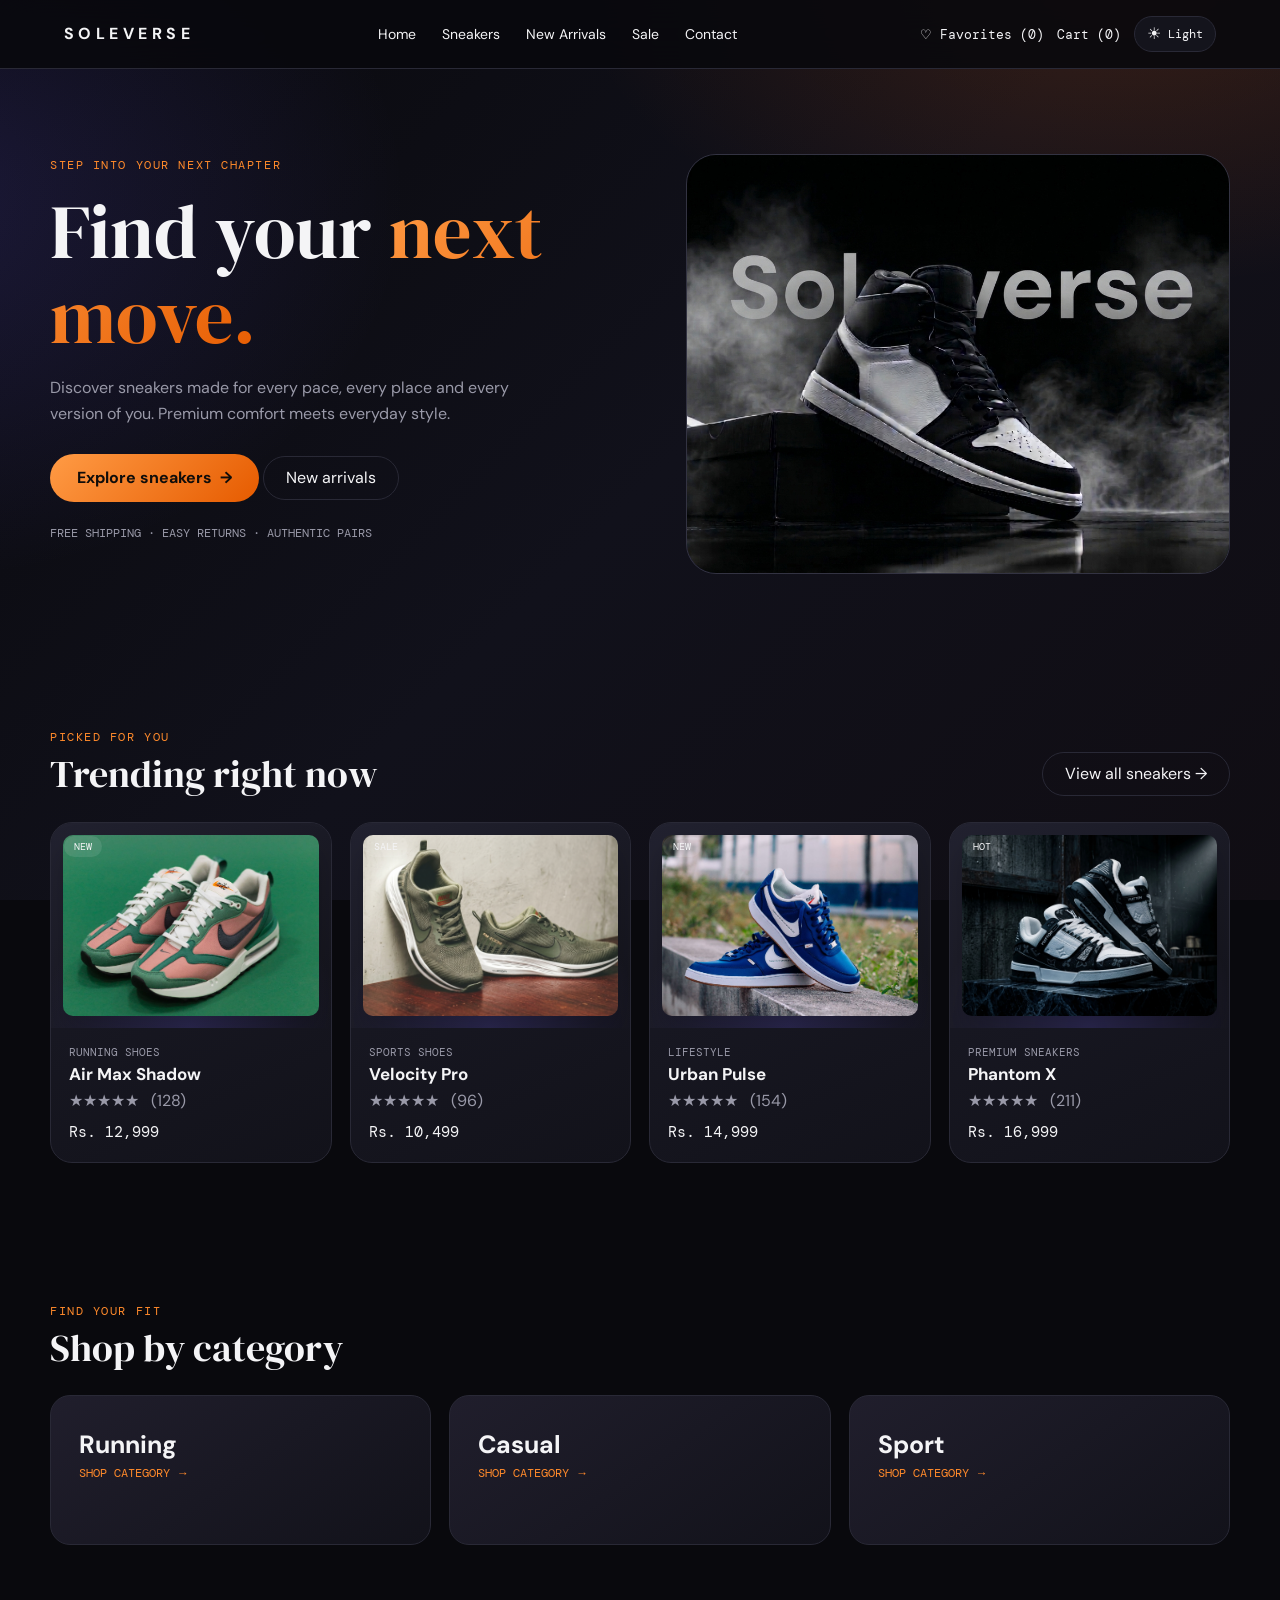
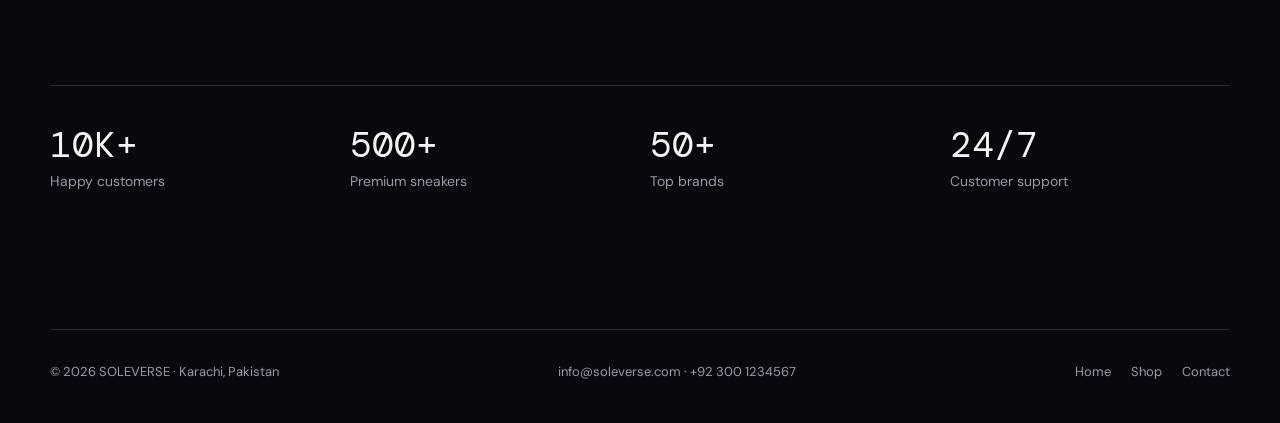
==== index.html @ de8906a9 "Soloverse | Mid Term Project" ====
<!doctype html>
<html lang="en">
  <head>
    <meta charset="UTF-8" />
    <meta name="viewport" content="width=device-width, initial-scale=1.0" />
    <title>Home | SOLEVERSE</title>
    <link rel="preconnect" href="https://fonts.googleapis.com" />
    <link rel="preconnect" href="https://fonts.gstatic.com" crossorigin />
    <link
      href="https://fonts.googleapis.com/css2?family=DM+Mono:wght@400;500&family=DM+Sans:wght@400;500;600;700&family=DM+Serif+Display&display=swap"
      rel="stylesheet"
    />
    <link rel="stylesheet" href="style.css" />
    <script>
      try {
        document.documentElement.dataset.theme =
          localStorage.getItem("soleverseTheme") || "dark";
      } catch (e) {
        document.documentElement.dataset.theme = "dark";
      }
    </script>
  </head>
  <body>
    <header class="navbar">
      <a class="logo" href="index.html">SOLEVERSE</a>
      <button class="menu-btn" onclick="toggleMenu()">☰</button>
      <nav class="nav-links" id="navLinks">
        <a href="index.html">Home</a>
        <a href="sneakers.html">Sneakers</a>
        <a href="sneakers.html?filter=new">New Arrivals</a>
        <a href="sneakers.html?filter=sale">Sale</a>
        <a href="contact.html">Contact</a>
        <a href="favorites.html" class="fav-link-nav"
          >♡ <span class="fav-text">Favorites</span> (<span class="fav-count"
            >0</span
          >)</a
        >
      </nav>
      <div class="nav-actions">
        <a href="favorites.html" class="fav-link-action"
          >♡ <span class="fav-text">Favorites</span> (<span class="fav-count"
            >0</span
          >)</a
        >
        <a href="checkout.html"> Cart (<span class="cart-count">0</span>) </a>
        <button
          class="theme-toggle"
          type="button"
          onclick="toggleTheme()"
          aria-label="Switch theme"
          title="Switch theme"
        >
          <span class="theme-toggle-icon">☀</span
          ><span class="theme-toggle-text">Light</span>
        </button>
      </div>
    </header>
    <main>
      <section class="hero container">
        <div>
          <div class="eyebrow">Step into your next chapter</div>
          <h1>
            Find your
            <span
              style="
                background: var(--grad);
                background-clip: text;
                color: transparent;
              "
              >next move.</span
            >
          </h1>
          <p>
            Discover sneakers made for every pace, every place and every version
            of you. Premium comfort meets everyday style.
          </p>
          <a class="btn" href="sneakers.html">Explore sneakers&nbsp; →</a>
          <a class="btn-outline" href="sneakers.html?filter=new"
            >New arrivals</a
          >
          <p class="mono muted" style="font-size: 12px; margin-top: 22px">
            FREE SHIPPING · EASY RETURNS · AUTHENTIC PAIRS
          </p>
        </div>
        <div class="hero-art">
          <img
            src="images/heroshoeimg2.jpg"
            alt="Premium Sneakers"
            class="shoe-art"
          />
        </div>
      </section>
      <section class="section container">
        <div class="section-head">
          <div>
            <div class="eyebrow">Picked for you</div>
            <h2>Trending right now</h2>
          </div>
          <a class="btn-outline" href="sneakers.html">View all sneakers →</a>
        </div>
        <div class="product-grid">
          <a class="card product-card" href="product.html?id=1"
            ><span class="tag">NEW</span>
            <div class="product-visual">
              <img
                class="product-photo"
                src="images/shoe-01.jpg"
                alt="Air Max Shadow sneaker"
                loading="lazy"
              />
            </div>
            <div class="product-info">
              <div class="muted mono" style="font-size: 11px">
                RUNNING SHOES
              </div>
              <h3>Air Max Shadow</h3>
              <div class="muted">★★★★★ &nbsp; (128)</div>
              <div class="price">Rs. 12,999</div>
            </div></a
          >
          <a class="card product-card" href="product.html?id=2"
            ><span class="tag">SALE</span>
            <div class="product-visual">
              <img
                class="product-photo"
                src="images/shoe2updated.jpg"
                alt="Velocity Pro sneaker"
                loading="lazy"
              />
            </div>
            <div class="product-info">
              <div class="muted mono" style="font-size: 11px">SPORTS SHOES</div>
              <h3>Velocity Pro</h3>
              <div class="muted">★★★★★ &nbsp; (96)</div>
              <div class="price">Rs. 10,499</div>
            </div></a
          >
          <a class="card product-card" href="product.html?id=3"
            ><span class="tag">NEW</span>
            <div class="product-visual">
              <img
                class="product-photo"
                src="images/pexels-rafael-quaty-37077235-13236693.jpg"
                alt="Urban Pulse sneaker"
                loading="lazy"
              />
            </div>
            <div class="product-info">
              <div class="muted mono" style="font-size: 11px">LIFESTYLE</div>
              <h3>Urban Pulse</h3>
              <div class="muted">★★★★★ &nbsp; (154)</div>
              <div class="price">Rs. 14,999</div>
            </div></a
          >
          <a class="card product-card" href="product.html?id=4"
            ><span class="tag">HOT</span>
            <div class="product-visual">
              <img
                class="product-photo"
                src="images/shoe4updated.jpg"
                alt="Phantom X sneaker"
                loading="lazy"
              />
            </div>
            <div class="product-info">
              <div class="muted mono" style="font-size: 11px">
                PREMIUM SNEAKERS
              </div>
              <h3>Phantom X</h3>
              <div class="muted">★★★★★ &nbsp; (211)</div>
              <div class="price">Rs. 16,999</div>
            </div></a
          >
        </div>
      </section>
      <section class="section container">
        <div class="section-head">
          <div>
            <div class="eyebrow">Find your fit</div>
            <h2>Shop by category</h2>
          </div>
        </div>
        <div class="category-grid">
          <a class="category" href="sneakers.html?type=Running">
            <h3>Running</h3>
            <span>SHOP CATEGORY →</span></a
          >
          <a class="category" href="sneakers.html?type=Casual">
            <h3>Casual</h3>
            <span>SHOP CATEGORY →</span></a
          >
          <a class="category" href="sneakers.html?type=Sport"
            ><h3>Sport</h3>
            <span>SHOP CATEGORY →</span></a
          >
        </div>
      </section>
      <section class="section container">
        <div class="stats">
          <div class="stat">
            <strong>10K+</strong><span>Happy customers</span>
          </div>
          <div class="stat">
            <strong>500+</strong><span>Premium sneakers</span>
          </div>
          <div class="stat"><strong>50+</strong><span>Top brands</span></div>
          <div class="stat">
            <strong>24/7</strong><span>Customer support</span>
          </div>
        </div>
      </section>
    </main>
    <footer class="footer container">
      <span>© 2026 SOLEVERSE · Karachi, Pakistan</span
      ><span>info@soleverse.com · +92 300 1234567</span>
      <div class="footer-links">
        <a href="index.html">Home</a><a href="sneakers.html">Shop</a
        ><a href="contact.html">Contact</a>
      </div>
    </footer>
    <script src="script.js"></script>
  </body>
</html>
---- style.css ----
@import url("https://fonts.googleapis.com/css2?family=DM+Mono:wght@400;500&family=DM+Sans:wght@400;500;600;700&family=DM+Serif+Display&display=swap");
:root {
  --bg: #09090d;
  --panel: #14141c;
  --panel2: #1b1b27;
  --line: #292936;
  --text: #f4f4f6;
  --muted: #9999a8;
  --orange: #ff8a2b;
  --purple: #7565ff;
  --grad: linear-gradient(135deg, #ff9b45, #e65b00);
  --purple-grad: linear-gradient(135deg, #7565ff, #3b82f6);
}
* {
  margin: 0;
  padding: 0;
  box-sizing: border-box;
}
html {
  scroll-behavior: smooth;
}
body {
  background:
    radial-gradient(
      900px 520px at 88% -4%,
      rgba(229, 91, 0, 0.15),
      transparent 62%
    ),
    radial-gradient(
      820px 620px at -8% 22%,
      rgba(109, 94, 252, 0.14),
      transparent 62%
    ),
    #09090d;
  color: var(--text);
  font:
    400 16px/1.6 "DM Sans",
    sans-serif;
  min-height: 100vh;
}

a {
  color: inherit;
  text-decoration: none;
}
button,
input,
select,
textarea {
  font: inherit;
  color: inherit;
}
button {
  cursor: pointer;
}
.container {
  width: min(1180px, calc(100% - 48px));
  margin: auto;
}
.mono {
  font-family: "DM Mono", monospace;
}
.muted {
  color: var(--muted);
}
.navbar {
  position: sticky;
  top: 0;
  z-index: 20;
  display: flex;
  align-items: center;
  justify-content: space-between;
  gap: 20px;
  padding: 16px 5%;
  background: rgba(9, 9, 13, 0.86);
  backdrop-filter: blur(18px);
  border-bottom: 1px solid var(--line);
}
.logo {
  font-size: 16px;
  font-weight: 700;
  letter-spacing: 0.28em;
  white-space: nowrap;
}
.nav-links {
  display: flex;
  align-items: center;
  gap: 26px;
  font-size: 14px;
}
.nav-links a:hover,
.nav-actions a:hover {
  color: var(--orange);
}
.nav-actions {
  display: flex;
  gap: 18px;
  align-items: center;
  font:
    13px "DM Mono",
    monospace;
  white-space: nowrap;
}
.menu-btn {
  display: none;
  background: none;
  border: 1px solid var(--line);
  padding: 7px 10px;
  border-radius: 8px;
}
.btn {
  display: inline-flex;
  align-items: center;
  justify-content: center;
  min-height: 48px;
  padding: 0 27px;
  border: 0;
  border-radius: 99px;
  background: var(--grad);
  color: #100d0a;
  font-weight: 700;
  transition: 0.25s;
}
.btn:hover {
  transform: translateY(-2px);
  filter: brightness(1.08);
}
.btn-outline {
  display: inline-flex;
  align-items: center;
  justify-content: center;
  min-height: 44px;
  padding: 0 22px;
  border: 1px solid var(--line);
  border-radius: 99px;
  background: transparent;
}
.btn-outline:hover {
  border-color: var(--orange);
  color: var(--orange);
}
.card {
  background: linear-gradient(155deg, #1b1b27, #12121a);
  border: 1px solid var(--line);
  border-radius: 22px;
  overflow: hidden;
}
.eyebrow {
  font:
    12px "DM Mono",
    monospace;
  letter-spacing: 0.13em;
  color: var(--orange);
  text-transform: uppercase;
}
h1,
h2,
h3 {
  line-height: 1.12;
}
h1,
h2 {
  font-family: "DM Serif Display", serif;
  font-weight: 400;
}
.section {
  padding: 70px 0;
}
.section-head {
  display: flex;
  justify-content: space-between;
  align-items: end;
  gap: 20px;
  margin-bottom: 26px;
}
.section-head h2 {
  font-size: 38px;
  margin-top: 8px;
}
.section-head p {
  max-width: 440px;
  color: var(--muted);
}
.hero {
  min-height: 590px;
  display: grid;
  grid-template-columns: 1.05fr 0.95fr;
  align-items: center;
  gap: 35px;
  padding: 70px 0;
}
.hero h1 {
  font-size: clamp(48px, 6vw, 76px);
  max-width: 650px;
  margin: 16px 0;
}
.hero p {
  color: var(--muted);
  max-width: 470px;
  margin-bottom: 28px;
}
.hero-art {
  height: 420px;
  border-radius: 30px;
  border: 1px solid #333342;
  background:
    radial-gradient(
      circle at 70% 20%,
      rgba(255, 138, 43, 0.25),
      transparent 45%
    ),
    radial-gradient(
      circle at 20% 90%,
      rgba(117, 101, 255, 0.22),
      transparent 48%
    ),
    linear-gradient(145deg, #242432, #111118);
  display: grid;
  place-items: center;
  position: relative;
  overflow: hidden;
}
.hero-art:before {
  content: "SOLEVERSE";
  position: absolute;
  font: 700 clamp(35px, 6vw, 75px) "DM Sans";
  letter-spacing: 0.15em;
  color: rgba(255, 255, 255, 0.045);
  transform: rotate(-18deg);
}
.shoe-art {
  width: 100%;
  height: 100%;
  object-fit: cover;
  display: block;
  margin: 0 auto;
  filter: drop-shadow(0 25px 30px rgba(0, 0, 0, 0.45));
}
.product-grid {
  display: grid;
  grid-template-columns: repeat(4, 1fr);
  gap: 18px;
}
.product-card {
  position: relative;
  transition: 0.25s;
}
.product-card:hover {
  transform: translateY(-5px);
  border-color: #565064;
}
.product-visual {
  height: 205px;
  display: grid;
  place-items: center;
  background:
    radial-gradient(
      circle at 50% 100%,
      rgba(117, 101, 255, 0.2),
      transparent 60%
    ),
    linear-gradient(145deg, #222230, #14141c);
  padding: 12px;
}
.product-visual .shoe-art {
  width: 100%;
}
.product-visual .product-photo {
  overflow: hidden;
}
.product-info {
  padding: 16px 18px 20px;
}
.product-info h3 {
  font-size: 17px;
  margin: 4px 0;
}
.product-info .price {
  font:
    15px "DM Mono",
    monospace;
  margin-top: 8px;
}
.tag {
  position: absolute;
  top: 13px;
  left: 13px;
  padding: 4px 10px;
  border-radius: 99px;
  background: #ffffff18;
  font:
    10px "DM Mono",
    monospace;
  z-index: 2;
}
.category-grid {
  display: grid;
  grid-template-columns: repeat(3, 1fr);
  gap: 18px;
}
.category {
  padding: 35px 28px;
  min-height: 150px;
  background: linear-gradient(145deg, #201e2c, #12121a);
  border: 1px solid var(--line);
  border-radius: 20px;
  transition: 0.25s;
}
.category:hover {
  border-color: var(--orange);
  transform: translateY(-4px);
}
.category h3 {
  font-size: 25px;
}
.category span {
  font: 12px "DM Mono";
  color: var(--orange);
}
.stats {
  display: grid;
  grid-template-columns: repeat(4, 1fr);
  gap: 20px;
  border-top: 1px solid var(--line);
  padding-top: 35px;
}
.stat strong {
  font: 36px "DM Mono";
  display: block;
}
.stat span {
  color: var(--muted);
  font-size: 14px;
}
.footer {
  margin-top: 65px;
  border-top: 1px solid var(--line);
  padding: 32px 0 40px;
  display: flex;
  justify-content: space-between;
  gap: 18px;
  flex-wrap: wrap;
  color: var(--muted);
  font-size: 13px;
}
.footer-links {
  display: flex;
  gap: 20px;
}
.footer a:hover {
  color: var(--orange);
}
.shop-top {
  padding: 48px 0 24px;
}
.shop-top h1 {
  font-size: 54px;
  margin: 10px 0;
}
.shop-top p {
  color: var(--muted);
  max-width: 550px;
}
.tabs,
.filter-row {
  display: flex;
  gap: 9px;
  flex-wrap: wrap;
  margin: 22px 0;
}
.pill {
  padding: 9px 17px;
  border: 1px solid var(--line);
  border-radius: 99px;
  background: #14141c;
  font-size: 13px;
}
.pill.active,
.pill:hover {
  border-color: var(--orange);
  background: #e65b001c;
  color: #ffad70;
}
.filters {
  padding: 20px;
  display: grid;
  grid-template-columns: 1.5fr 1fr 1fr 1fr;
  gap: 15px;
  margin: 20px 0 28px;
}
.field label {
  display: block;
  font-size: 12px;
  color: var(--muted);
  margin-bottom: 7px;
}
.field input,
.field select,
.field textarea {
  width: 100%;
  min-height: 44px;
  border: 1px solid var(--line);
  border-radius: 12px;
  background: #101017;
  padding: 9px 12px;
  outline: none;
}
.field input:focus,
.field select:focus,
.field textarea:focus {
  border-color: var(--orange);
}
.shop-grid {
  display: grid;
  grid-template-columns: repeat(3, 1fr);
  gap: 20px;
}
.shop-grid .product-visual {
  height: 220px;
}
.heart {
  position: absolute;
  right: 12px;
  top: 10px;
  background: #09090d99;
  border: 1px solid var(--line);
  border-radius: 50%;
  width: 38px;
  height: 38px;
  font-size: 19px;
  z-index: 3;
}
.detail {
  display: grid;
  grid-template-columns: 1.1fr 0.9fr;
  gap: 45px;
  padding-top: 45px;
  align-items: start;
}
.detail-image {
  height: 500px;
  display: grid;
  place-items: center;
  padding: 20px;
  background:
    radial-gradient(circle at 70% 15%, #ff8a2b30, transparent 55%),
    linear-gradient(135deg, #252532, #14141c);
}

/* ===== PRODUCT THUMBNAILS FIX ===== */

.thumbs {
  display: flex;
  align-items: center;
  gap: 12px;
  margin-top: 12px;
  flex-wrap: wrap;
}

.thumbs .thumb {
  width: 90px;
  height: 80px;
  min-width: 90px;
  padding: 4px;
  margin: 0;
  border: 1px solid var(--line);
  border-radius: 13px;
  background: var(--thumb-bg);
  display: flex;
  align-items: center;
  justify-content: center;
  overflow: hidden;
  flex-shrink: 0;
  cursor: pointer;
  transition: 0.25s ease;
}

.thumbs .thumb img {
  display: block;
  width: 100%;
  height: 100%;
  max-width: 100%;
  max-height: 100%;
  object-fit: cover;
  object-position: center;
  border-radius: 8px;
}

.thumbs .thumb:hover {
  border-color: var(--orange);
  transform: translateY(-3px);
}

.thumbs .thumb:focus-visible {
  outline: 2px solid var(--orange);
  outline-offset: 3px;
}

.detail h1 {
  font-size: 36px;
  margin: 12px 0;
}
.detail-price {
  font: 30px "DM Mono";
  margin: 17px 0;
}
.sizes {
  display: flex;
  gap: 8px;
  flex-wrap: wrap;
  margin: 10px 0 24px;
}
.size-btn {
  min-width: 52px;
  height: 44px;
  border: 1px solid var(--line);
  border-radius: 12px;
  background: var(--panel);
}
.size-btn.active {
  border: 2px solid var(--orange);
}
.color-dots {
  display: flex;
  gap: 12px;
  margin: 10px 0 24px;
}
.color-dot {
  width: 30px;
  height: 30px;
  border-radius: 50%;
  border: 2px solid #777;
}
.qty {
  display: inline-flex;
  align-items: center;
  border: 1px solid var(--line);
  border-radius: 12px;
  background: var(--panel);
  margin: 8px 0 20px;
}
.qty button {
  width: 42px;
  height: 42px;
  background: none;
  border: 0;
  font-size: 20px;
}
.qty span {
  width: 35px;
  text-align: center;
  font-family: "DM Mono";
}
.form-layout {
  display: grid;
  grid-template-columns: 1fr 1fr;
  gap: 45px;
  padding: 65px 0;
}
.form-card {
  padding: 30px;
  display: grid;
  gap: 16px;
}
.form-card h2 {
  font-size: 28px;
}
.form-card .btn {
  width: 100%;
}
.order-summary {
  padding: 25px;
  height: max-content;
}
.summary-row {
  display: flex;
  justify-content: space-between;
  gap: 15px;
  padding: 12px 0;
  border-bottom: 1px solid var(--line);
  font: 13px "DM Mono";
}
.contact-layout {
  display: grid;
  grid-template-columns: 1fr 1fr;
  gap: 55px;
  padding: 75px 0;
}
.contact-layout h1 {
  font-size: 58px;
  margin: 14px 0;
}
.contact-details {
  font: 14px/2 "DM Mono";
  margin-top: 30px;
}
.empty {
  text-align: center;
  padding: 60px 20px;
  color: var(--muted);
}
@media (max-width: 917px) {
  .fav-text {
    display: none;
  }
  .theme-toggle-text {
    display: none;
  }
}
@media (max-width: 900px) {
  .product-grid {
    grid-template-columns: repeat(2, 1fr);
  }
  .filters {
    grid-template-columns: repeat(2, 1fr);
  }
  .shop-grid {
    grid-template-columns: repeat(2, 1fr);
  }
  .hero {
    grid-template-columns: 1fr;
  }
  .hero-art {
    height: 350px;
  }
  .detail {
    grid-template-columns: 1fr;
  }
  .detail-image {
    height: 400px;
  }
}
@media (max-width: 800px) {
  .navbar {
    padding: 14px 16px;
  }
  .menu-btn {
    display: block;
  }

  /* Was display: none. Now always flex, hidden with visibility instead. */
  .nav-links {
    display: flex;
    position: absolute;
    top: 62px;
    left: 0;
    right: 0;
    background: #101017;
    padding: 20px;
    flex-direction: column;
    align-items: flex-start;
    border-bottom: 1px solid var(--line);

    /* closed state */
    visibility: hidden;
    opacity: 0;
    pointer-events: none;
    transform: translateY(-8px);
    transition:
      opacity 0.3s ease,
      transform 0.3s ease,
      visibility 0s linear 0.3s;
  }

  /* Was display: flex. Now just the open state. */
  .nav-links.show {
    visibility: visible;
    opacity: 1;
    pointer-events: auto;
    transform: none;
    transition-delay: 0s;
  }

  /* Links start lowered and invisible... */
  .nav-links a {
    opacity: 0;
    transform: translateY(14px);
    transition:
      opacity 0.35s ease,
      transform 0.35s cubic-bezier(0.22, 0.8, 0.24, 1),
      color 0.2s ease;
  }

  /* ...and rise into place one after another when the menu opens */
  .nav-links.show a {
    opacity: 1;
    transform: none;
    transition-delay: calc(80ms + var(--i, 0) * 70ms);
  }
  .nav-links a:nth-child(1) {
    --i: 0;
  }
  .nav-links a:nth-child(2) {
    --i: 1;
  }
  .nav-links a:nth-child(3) {
    --i: 2;
  }
  .nav-links a:nth-child(4) {
    --i: 3;
  }
  .nav-links a:nth-child(5) {
    --i: 4;
  }
  .nav-links a:nth-child(6) {
    --i: 5;
  }

  .fav-text {
    display: inline;
  }
}
@media (max-width: 650px) {
  .container {
    width: calc(100% - 32px);
  }

  .nav-actions {
    gap: 10px;
  }
  .hero {
    padding: 48px 0;
    min-height: auto;
  }
  .hero-art {
    height: 270px;
  }
  .section {
    padding: 48px 0;
  }
  .section-head {
    align-items: flex-start;
    flex-direction: column;
  }
  .section-head h2 {
    font-size: 32px;
  }
  .product-grid,
  .shop-grid {
    grid-template-columns: 1fr 1fr;
    gap: 12px;
  }
  .product-visual,
  .shop-grid .product-visual {
    height: 150px;
    padding: 12px;
  }
  .product-info {
    padding: 12px;
  }
  .category-grid {
    grid-template-columns: 1fr;
  }
  .stats {
    grid-template-columns: 1fr 1fr;
  }
  .filters {
    grid-template-columns: 1fr;
  }
  .contact-layout,
  .form-layout {
    grid-template-columns: 1fr;
    padding: 45px 0;
    gap: 25px;
  }
  .contact-layout h1 {
    font-size: 44px;
  }
  .detail-image {
    height: 300px;
  }
  .shop-top h1 {
    font-size: 42px;
  }
  .footer {
    margin-top: 40px;
  }
  .footer-links {
    flex-wrap: wrap;
  }
  .fav-text {
    display: inline;
  }
  .theme-toggle-text {
    display: inline;
  }
}
.fav-link-nav {
  display: none;
}
@media (max-width: 530px) {
  .fav-link-action {
    display: none;
  }
  .fav-link-nav {
    display: inline;
  }
}
/* ===== SOLEVERSE THEME, PRODUCT IMAGES & HOVER UPDATES ===== */
:root {
  --page-gradient:
    radial-gradient(
      900px 520px at 88% -4%,
      rgba(229, 91, 0, 0.19),
      transparent 62%
    ),
    radial-gradient(
      820px 620px at -8% 22%,
      rgba(109, 94, 252, 0.18),
      transparent 62%
    ),
    linear-gradient(135deg, #09090d 0%, #11111b 52%, #100d13 100%);
  --nav-bg: rgba(9, 9, 13, 0.88);
  --card-bg: linear-gradient(155deg, #1b1b27, #12121a);
  --card-hover-bg:
    linear-gradient(135deg, rgba(255, 138, 43, 0.2), rgba(117, 101, 255, 0.2)),
    #191923;
  --card-hover-border: #ff8a2b;
  --visual-bg:
    radial-gradient(
      circle at 50% 100%,
      rgba(117, 101, 255, 0.22),
      transparent 60%
    ),
    linear-gradient(145deg, #222230, #14141c);
  --hero-bg:
    radial-gradient(
      circle at 70% 20%,
      rgba(255, 138, 43, 0.25),
      transparent 45%
    ),
    radial-gradient(
      circle at 20% 90%,
      rgba(117, 101, 255, 0.22),
      transparent 48%
    ),
    linear-gradient(145deg, #242432, #111118);
  --category-bg: linear-gradient(145deg, #201e2c, #12121a);
  --input-bg: #101017;
  --pill-bg: #14141c;
  --detail-bg:
    radial-gradient(circle at 70% 15%, #ff8a2b30, transparent 55%),
    linear-gradient(135deg, #252532, #14141c);
  --thumb-bg: #1b1b27;
  --heart-bg: rgba(9, 9, 13, 0.72);
  --hover-shadow:
    0 16px 35px rgba(0, 0, 0, 0.24), 0 0 0 1px rgba(255, 138, 43, 0.08);
}
:root[data-theme="light"] {
  --bg: #f4f5fb;
  --panel: #ffffff;
  --panel2: #edf0f8;
  --line: #dfe2ed;
  --text: #191a2a;
  --muted: #64697a;
  --page-gradient:
    radial-gradient(
      900px 520px at 88% -4%,
      rgba(255, 138, 43, 0.2),
      transparent 62%
    ),
    radial-gradient(
      820px 620px at -8% 22%,
      rgba(109, 94, 252, 0.17),
      transparent 62%
    ),
    linear-gradient(135deg, #f8f9ff 0%, #eef0ff 54%, #fff3e9 100%);
  --nav-bg: rgba(248, 249, 255, 0.88);
  --card-bg: linear-gradient(155deg, #ffffff, #f3f4fc);
  --card-hover-bg: linear-gradient(135deg, #fff0e4, #eeedff);
  --card-hover-border: #e8752b;
  --visual-bg:
    radial-gradient(
      circle at 50% 100%,
      rgba(117, 101, 255, 0.13),
      transparent 60%
    ),
    linear-gradient(145deg, #f0effb, #ffffff);
  --hero-bg:
    radial-gradient(
      circle at 70% 20%,
      rgba(255, 138, 43, 0.19),
      transparent 45%
    ),
    radial-gradient(
      circle at 20% 90%,
      rgba(117, 101, 255, 0.16),
      transparent 48%
    ),
    linear-gradient(145deg, #ffffff, #e9eafd);
  --category-bg: linear-gradient(145deg, #ffffff, #eff0fa);
  --input-bg: #ffffff;
  --pill-bg: rgba(255, 255, 255, 0.82);
  --detail-bg:
    radial-gradient(
      circle at 70% 15%,
      rgba(255, 138, 43, 0.14),
      transparent 55%
    ),
    linear-gradient(135deg, #ffffff, #eceefa);
  --thumb-bg: #ffffff;
  --heart-bg: rgba(255, 255, 255, 0.88);
  --hover-shadow:
    0 16px 35px rgba(58, 54, 105, 0.12), 0 0 0 1px rgba(232, 117, 43, 0.08);
}
body {
  background: var(--bg);
  color: var(--text);
}
body::before {
  content: "";
  position: fixed;
  inset: 0;
  z-index: -1;
  background: var(--page-gradient);
  pointer-events: none;
}
.navbar {
  background: var(--nav-bg);
}
.nav-actions {
  gap: 13px;
}
.theme-toggle {
  display: inline-flex;
  align-items: center;
  justify-content: center;
  gap: 7px;
  min-height: 36px;
  padding: 0 12px;
  border: 1px solid var(--line);
  border-radius: 99px;
  background: var(--panel);
  color: var(--text);
  font:
    12px "DM Mono",
    monospace;
  transition: 0.22s ease;
}
.theme-toggle:hover {
  border-color: var(--orange);
  color: var(--orange);
  transform: translateY(-1px);
}
.theme-toggle-icon {
  font-size: 16px;
  line-height: 1;
}
.card {
  background: var(--card-bg);
  transition:
    background 0.28s ease,
    border-color 0.28s ease,
    box-shadow 0.28s ease,
    transform 0.28s ease;
}
.card:hover {
  background: var(--card-hover-bg);
  border-color: var(--card-hover-border);
  box-shadow: var(--hover-shadow);
}
.product-card:hover {
  transform: translateY(-6px);
}
.product-card .product-visual {
  background: var(--visual-bg);
}
.product-photo {
  display: block;
  width: 100%;
  height: 100%;
  max-width: 100%;
  object-fit: cover;
  object-position: center;
  position: relative;
  z-index: 1;
  filter: drop-shadow(0 16px 13px rgba(0, 0, 0, 0.2));
  transition: transform 0.3s ease;
  border-radius: 10px;
}
/*.product-card:hover .product-photo {
  transform: scale(1.055) rotate(-2deg);
}*/
.product-card .product-visual {
  overflow: hidden;
}
.product-card-action {
  padding: 0 16px 16px;
}
.product-card-action .btn {
  width: 100%;
  min-height: 40px;
}
.hero-art {
  background: var(--hero-bg);
}
.category {
  background: var(--category-bg);
}
.category:hover {
  background: var(--card-hover-bg);
}
.pill {
  background: var(--pill-bg);
}
.field input,
.field select,
.field textarea {
  background: var(--input-bg);
  color: var(--text);
}
.detail-image {
  background: var(--detail-bg);
}
.detail-photo {
  width: 100%;
  height: 100%;
  overflow: hidden;
}
.thumb {
  background: var(--thumb-bg);
}
.size-btn,
.qty {
  background: var(--panel);
}
.heart {
  background: var(--heart-bg);
  color: var(--text);
}
.menu-btn {
  color: var(--text);
}
:root[data-theme="light"] .hero-art:before {
  color: rgba(25, 26, 42, 0.055);
}
:root[data-theme="light"] .tag {
  background: rgba(25, 26, 42, 0.08);
  color: #292a3a;
}
:root[data-theme="light"] .nav-links {
  color: var(--text);
}
:root[data-theme="light"] .nav-links a:hover,
:root[data-theme="light"] .nav-actions a:hover,
:root[data-theme="light"] .footer a:hover {
  color: #d85f16;
}
:root[data-theme="light"] .detail-image .product-photo {
  filter: drop-shadow(0 16px 13px rgba(35, 35, 55, 0.16));
}
@media (max-width: 650px) {
  .nav-actions {
    gap: 8px;
  }
  .theme-toggle {
    min-height: 34px;
    padding: 0 9px;
    font-size: 11px;
  }
  .nav-links {
    background: var(--nav-bg);
  }
  .product-card-action {
    padding: 0 10px 12px;
  }
}

.thumb {
  overflow: hidden;
  padding: 7px;
  display: grid;
  place-items: center;
}
.thumb img {
  width: 100%;
  height: 100%;
  object-fit: cover;
}

.product-card {
  animation: slide-up 0.4s ease-out backwards;
}

@media (prefers-reduced-motion: reduce) {
  .product-card {
    animation: none;
  }
}

/* Toast Notification */

.soleverse-toast {
  position: fixed;
  top: 25px;
  right: 25px;
  z-index: 9999;

  background: #151515;
  color: #ffffff;

  padding: 15px 24px;
  border: 1px solid #d4a017;
  border-radius: 10px;

  font-size: 14px;
  font-weight: 500;

  opacity: 0;
  visibility: hidden;
  transform: translateY(-15px);

  transition: all 0.3s ease;
}

.soleverse-toast.show {
  opacity: 1;
  visibility: visible;
  transform: translateY(0);
}

.soleverse-toast.error {
  border-color: #ef4444;
}

/* ===== PRODUCT CARDS LAYOUT FIX ===== */

/* Main product grid */
.shop-grid {
  display: grid;
  grid-template-columns: repeat(3, minmax(0, 1fr));
  gap: 24px;
  align-items: stretch;
}

/* Product card */
.shop-grid .product-card {
  display: flex;
  flex-direction: column;
  position: relative;
  min-width: 0;
  height: 100%;
  overflow: hidden;
}

/* Product image area */
.shop-grid .product-visual {
  width: 100%;
  height: 240px;
  min-height: 240px;
  flex: 0 0 240px;
  padding: 12px;
  display: flex;
  align-items: center;
  justify-content: center;
  overflow: hidden;
  position: relative;
}

/* Product image */
.shop-grid .product-visual img,
.shop-grid .product-visual .product-photo {
  display: block;
  width: 100%;
  height: 100%;
  max-width: 100%;
  max-height: 100%;
  object-fit: cover;
  object-position: center;
}

/* Product information */
.shop-grid .product-info {
  display: flex;
  flex-direction: column;
  flex: 1;
  padding: 16px 18px;
  position: relative;
  min-height: 125px;
}

.shop-grid .product-info h3 {
  margin: 5px 0;
  line-height: 1.4;
}

.shop-grid .product-info .price {
  margin-top: auto;
  padding-top: 10px;
}

/* Add to cart button */
.shop-grid .product-card-action {
  position: relative;
  padding: 0 18px 18px;
  margin-top: auto;
}

.shop-grid .product-card-action .btn {
  width: 100%;
  min-height: 48px;
}

/* Mobile responsive */
@media (max-width: 900px) {
  .shop-grid {
    grid-template-columns: repeat(2, minmax(0, 1fr));
  }
}

@media (max-width: 650px) {
  .shop-grid {
    grid-template-columns: repeat(2, minmax(0, 1fr));
    gap: 12px;
  }

  .shop-grid .product-visual {
    height: 160px;
    min-height: 160px;
    flex-basis: 160px;
    padding: 12px;
  }

  .shop-grid .product-info {
    padding: 12px;
    min-height: 115px;
  }

  .shop-grid .product-card-action {
    padding: 0 12px 12px;
  }

  .shop-grid .product-card-action .btn {
    min-height: 40px;
    padding: 0 10px;
    font-size: 13px;
  }
}

/* ===== REMOVE BUTTON (CHECKOUT) ===== */
.summary-right {
  display: flex;
  align-items: center;
  gap: 12px;
}

.remove-btn {
  width: 26px;
  height: 26px;
  border: 1px solid var(--line);
  border-radius: 50%;
  background: transparent;
  color: var(--muted);
  font-size: 12px;
  line-height: 1;
  transition: 0.2s ease;
}

.remove-btn:hover {
  border-color: #ef4444;
  color: #ef4444;
  transform: scale(1.1);
}

/* ===== THANK YOU POPUP ===== */
.thankyou-overlay {
  position: fixed;
  inset: 0;
  z-index: 10000;
  display: grid;
  place-items: center;
  padding: 20px;
  background: rgba(0, 0, 0, 0.65);
  backdrop-filter: blur(6px);
  opacity: 0;
  visibility: hidden;
  transition: 0.3s ease;
}

.thankyou-overlay.show {
  opacity: 1;
  visibility: visible;
}

.thankyou-box {
  width: min(420px, 100%);
  padding: 40px 30px;
  text-align: center;
  background: var(--panel);
  border: 1px solid var(--orange);
  border-radius: 22px;
  transform: translateY(20px) scale(0.96);
  transition: 0.3s ease;
}

.thankyou-overlay.show .thankyou-box {
  transform: translateY(0) scale(1);
}

.thankyou-icon {
  width: 64px;
  height: 64px;
  margin: 0 auto 18px;
  display: grid;
  place-items: center;
  border-radius: 50%;
  background: var(--grad);
  color: #100d0a;
  font-size: 32px;
  font-weight: 700;
}

.thankyou-box h2 {
  font-size: 28px;
  margin-bottom: 8px;
}

.thankyou-box p {
  margin-bottom: 24px;
}

@media (prefers-reduced-motion: reduce) {
  .nav-links,
  .nav-links a {
    transition-duration: 1ms !important;
    transition-delay: 0s !important;
  }
}
.field select {
  appearance: none;
  -webkit-appearance: none;
  padding-right: 2.75rem;
  background-image: url("data:image/svg+xml,%3Csvg xmlns='http://www.w3.org/2000/svg' width='16' height='16' viewBox='0 0 24 24' fill='none' stroke='%239999a8' stroke-width='2' stroke-linecap='round' stroke-linejoin='round'%3E%3Cpolyline points='6 9 12 15 18 9'/%3E%3C/svg%3E");
  background-repeat: no-repeat;
  background-position: right 1rem center;
  background-size: 1rem;
}

:root[data-theme="light"] .field select {
  background-image: url("data:image/svg+xml,%3Csvg xmlns='http://www.w3.org/2000/svg' width='16' height='16' viewBox='0 0 24 24' fill='none' stroke='%23666666' stroke-width='2' stroke-linecap='round' stroke-linejoin='round'%3E%3Cpolyline points='6 9 12 15 18 9'/%3E%3C/svg%3E");
}

.detail.is-loading {
  visibility: hidden;
}

/* Reserve the thumbnail row so a missing thumbnail can't pull the page up */
.thumbs {
  min-height: 80px;
}

@keyframes detail-rise {
  from {
    opacity: 0;
    transform: translateY(18px);
  }
  to {
    opacity: 1;
    transform: none;
  }
}

@keyframes detail-image-in {
  from {
    opacity: 0;
    transform: scale(0.97);
  }
  to {
    opacity: 1;
    transform: none;
  }
}

/* "backwards" (not "both") so your hover transforms still work afterwards */
.detail:not(.is-loading) .detail-image {
  animation: detail-image-in 0.6s cubic-bezier(0.22, 0.8, 0.24, 1) backwards;
}

.detail:not(.is-loading) .thumbs {
  animation: detail-rise 0.5s cubic-bezier(0.22, 0.8, 0.24, 1) 0.3s backwards;
}

/* Info column: every direct child rises in turn (--i is set by the JS) */
.detail:not(.is-loading) > div:last-child > * {
  animation: detail-rise 0.5s cubic-bezier(0.22, 0.8, 0.24, 1) backwards;
  animation-delay: calc(120ms + var(--i, 0) * 50ms);
}

@media (prefers-reduced-motion: reduce) {
  .detail .detail-image,
  .detail .thumbs,
  .detail > div:last-child > * {
    animation: none !important;
  }
}

/* Hidden (but still taking up space) until script.js has set the text */
.shop-head.is-loading {
  visibility: hidden;
}

.shop-head:not(.is-loading) > * {
  animation: slide-up 0.4s ease-out backwards;
  animation-delay: calc(var(--i, 0) * 70ms);
}
.shop-head > :nth-child(1) {
  --i: 0;
}
.shop-head > :nth-child(2) {
  --i: 1;
}
.shop-head > :nth-child(3) {
  --i: 2;
}
.shop-head > :nth-child(4) {
  --i: 3;
}

@media (prefers-reduced-motion: reduce) {
  .shop-head > * {
    animation: none !important;
  }
}
@keyframes slide-up {
  from {
    opacity: 0;
    transform: translateY(30px);
  }
  to {
    opacity: 1;
    transform: translateY(0);
  }
}
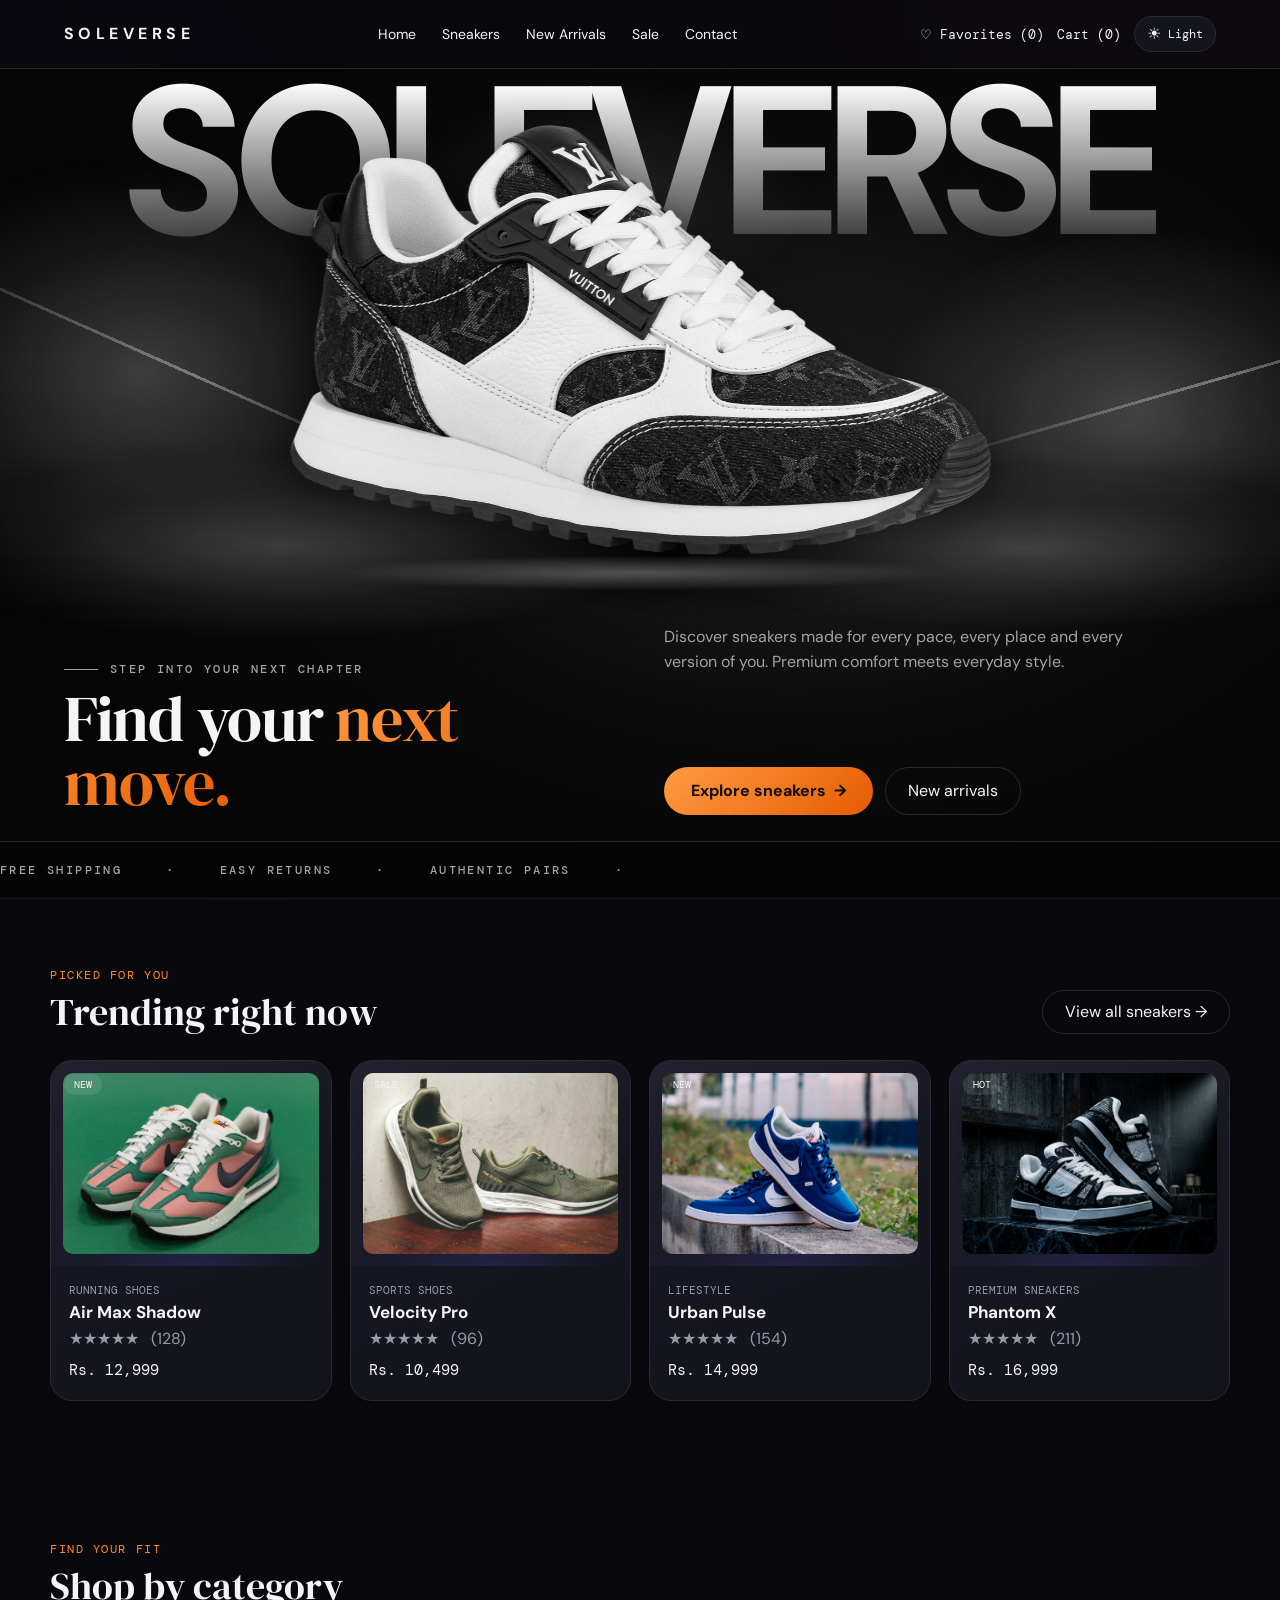
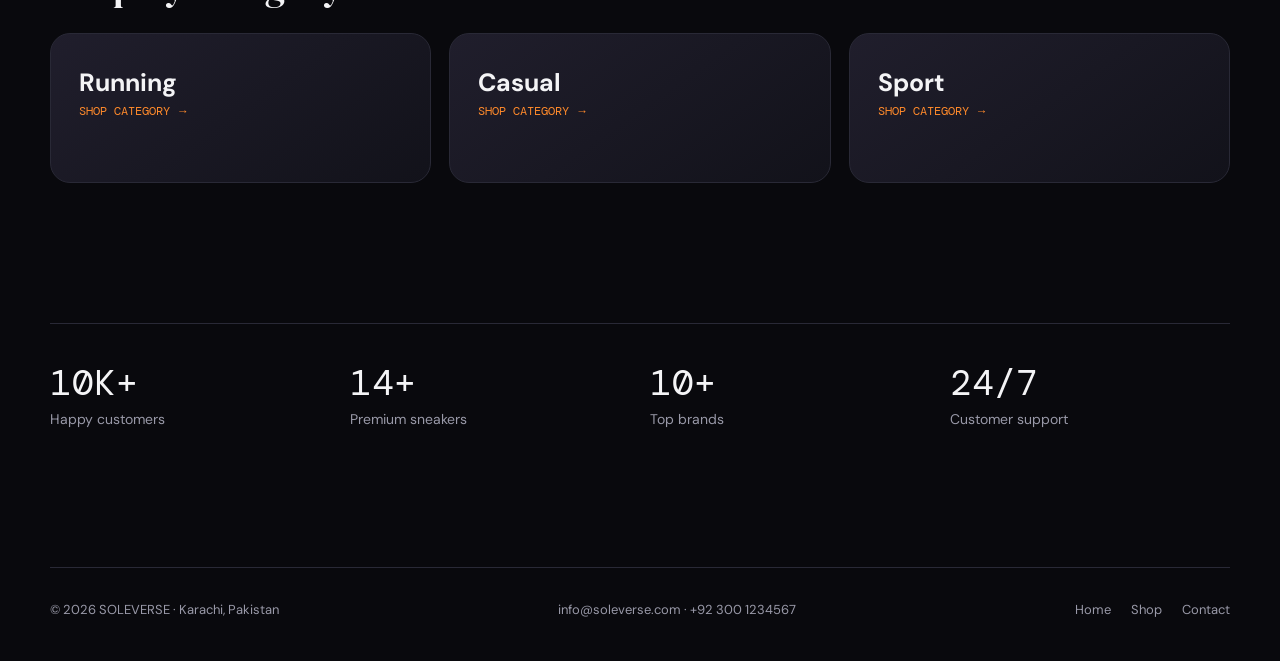
==== commit db6fa563: "Soloverse | Mid Term Project" ====
--- a/index.html
+++ b/index.html
@@ -10,6 +10,7 @@
       href="https://fonts.googleapis.com/css2?family=DM+Mono:wght@400;500&family=DM+Sans:wght@400;500;600;700&family=DM+Serif+Display&display=swap"
       rel="stylesheet"
     />
+    <link rel="stylesheet" href="hero.css" />
     <link rel="stylesheet" href="style.css" />
     <script>
       try {
@@ -56,40 +57,95 @@
       </div>
     </header>
     <main>
-      <section class="hero container">
-        <div>
-          <div class="eyebrow">Step into your next chapter</div>
-          <h1>
-            Find your
-            <span
-              style="
-                background: var(--grad);
-                background-clip: text;
-                color: transparent;
-              "
-              >next move.</span
+      <!-- ===== HERO: replaces your <section class="hero container"> ===== -->
+      <section class="hx" aria-label="Soleverse hero">
+        <div class="hx-stage">
+          <!-- 1. back: haze + light beams -->
+          <div class="hx-l" style="--d: -6" aria-hidden="true">
+            <i class="hx-smoke hx-s1"></i><i class="hx-smoke hx-s2"></i
+            ><i class="hx-smoke hx-s3"></i> <i class="hx-beam hx-b1"></i
+            ><i class="hx-beam hx-b2"></i>
+          </div>
+          <div class="hx-floor" aria-hidden="true"></div>
+
+          <div class="hx-pos">
+            <div
+              class="hx-l hx-wl"
+              style="--d: -14; --s: 0.25"
+              aria-hidden="true"
             >
+              <div class="hx-word">
+                <span style="--i: 0">S</span><span style="--i: 1">O</span
+                ><span style="--i: 2">L</span><span style="--i: 3">E</span
+                ><span style="--i: 4">V</span><span style="--i: 5">E</span
+                ><span style="--i: 6">R</span><span style="--i: 7">S</span
+                ><span style="--i: 8">E</span>
+              </div>
+            </div>
+            <div class="hx-l hx-sl" style="--d: 22; --s: 0.06">
+              <div class="hx-enter">
+                <div class="hx-float">
+                  <img
+                    class="hx-img"
+                    src="images/shoe-04-corner-Photoroom.png"
+                    alt="Blue and orange retro running sneaker"
+                    width="835"
+                    height="536"
+                  />
+                  <img
+                    class="hx-refl"
+                    src="images/shoe-04-corner-Photoroom.png"
+                    alt=""
+                    aria-hidden="true"
+                  />
+                  <span class="hx-hs" style="left: 38%; top: 44%; --dl: 2.2s"
+                    ><b>Suede + mesh</b></span
+                  >
+                  <span class="hx-hs" style="left: 56%; top: 20%; --dl: 2.5s"
+                    ><b>Lace-up fit</b></span
+                  >
+                  <span class="hx-hs" style="left: 70%; top: 86%; --dl: 2.8s"
+                    ><b class="hx-left">Grip outsole</b></span
+                  >
+                </div>
+              </div>
+              <div class="hx-pool"></div>
+            </div>
+          </div>
+
+          <div class="hx-l hx-fg" style="--d: 34" aria-hidden="true">
+            <i class="hx-smoke hx-s4"></i><i class="hx-smoke hx-s5"></i>
+          </div>
+        </div>
+
+        <div class="hx-copy">
+          <div class="hx-eyebrow hx-up" style="--dl: 1.5s">
+            Step into your next chapter
+          </div>
+          <h1 class="hx-up" style="--dl: 1.65s">
+            Find your <span class="hx-grad">next move.</span>
           </h1>
-          <p>
+          <p class="hx-up" style="--dl: 1.8s">
             Discover sneakers made for every pace, every place and every version
             of you. Premium comfort meets everyday style.
           </p>
-          <a class="btn" href="sneakers.html">Explore sneakers&nbsp; →</a>
-          <a class="btn-outline" href="sneakers.html?filter=new"
-            >New arrivals</a
-          >
-          <p class="mono muted" style="font-size: 12px; margin-top: 22px">
-            FREE SHIPPING · EASY RETURNS · AUTHENTIC PAIRS
-          </p>
-        </div>
-        <div class="hero-art">
-          <img
-            src="images/heroshoeimg2.jpg"
-            alt="Premium Sneakers"
-            class="shoe-art"
-          />
-        </div>
-      </section>
+          <div class="hx-cta hx-up" style="--dl: 1.95s">
+            <a class="btn" href="sneakers.html">Explore sneakers&nbsp; →</a>
+            <a class="btn-outline" href="sneakers.html?filter=new"
+              >New arrivals</a
+            >
+          </div>
+        </div>
+        <div class="hx-tick" aria-hidden="true">
+          <div class="hx-track">
+            <div class="hx-grp">
+              <span>FREE SHIPPING</span><span>·</span><span>EASY RETURNS</span
+              ><span>·</span><span>AUTHENTIC PAIRS</span><span>·</span>
+            </div>
+          </div>
+        </div>
+      </section>
+
       <section class="section container">
         <div class="section-head">
           <div>
@@ -201,9 +257,9 @@
             <strong>10K+</strong><span>Happy customers</span>
           </div>
           <div class="stat">
-            <strong>500+</strong><span>Premium sneakers</span>
-          </div>
-          <div class="stat"><strong>50+</strong><span>Top brands</span></div>
+            <strong>14+</strong><span>Premium sneakers</span>
+          </div>
+          <div class="stat"><strong>10+</strong><span>Top brands</span></div>
           <div class="stat">
             <strong>24/7</strong><span>Customer support</span>
           </div>
--- a/hero.css
+++ b/hero.css
@@ -0,0 +1,144 @@
+/* ==========================================================
+   SOLEVERSE hero. Everything is scoped to .hx so it can't
+   clash with the rest of your CSS. Paste at the TOP or BOTTOM.
+   Needs from your site: --grad, .btn, .btn-outline (you already have them)
+   ========================================================== */
+
+/* ---------- 1. THEME TOKENS ----------
+   Light is the default. The second block is DARK.
+   >>> Change the selector list in the dark block to match YOUR toggle:
+       [data-theme="dark"] (attribute on <html>/<body>), .dark, or .dark-mode */
+.hx{
+  --hx-nav:72px;                         /* your navbar height, so the hero fits the screen */
+  --hx-pad:clamp(20px,5vw,72px);         /* side padding, match your .container padding */
+  --hx-bg:radial-gradient(70% 70% at 62% 46%,#fff 0%,#f2f2f0 55%,#e3e3e0 100%);
+  --hx-fg:#0a0a0a; --hx-mut:#5c5c5c; --hx-line:rgba(0,0,0,.12);
+  --hx-word:#0a0a0a;
+  --hx-smoke:rgba(110,110,120,.2); --hx-smoke2:rgba(110,110,120,.06);
+  --hx-beam:#000; --hx-beam-op:0;
+  --hx-floor:linear-gradient(180deg,rgba(0,0,0,.02),rgba(0,0,0,.1)); --hx-floor-line:rgba(0,0,0,.06);
+  --hx-glass:linear-gradient(160deg,rgba(255,255,255,.96),rgba(244,244,242,.92));
+  --hx-chip:rgba(255,255,255,.92); --hx-tickbg:rgba(255,255,255,.92);
+  --hx-drop:rgba(0,0,0,.32); --hx-pool:rgba(0,0,0,.3); --hx-refl:.12;
+}
+:is([data-theme="dark"],.dark,.dark-mode) .hx{
+  --hx-bg:radial-gradient(60% 60% at 62% 46%,#222 0%,#0b0b0b 55%,#050505 100%);
+  --hx-fg:#f5f5f4; --hx-mut:#a3a3a3; --hx-line:rgba(255,255,255,.14);
+  --hx-word:#fff;
+  --hx-smoke:rgba(220,220,225,.26); --hx-smoke2:rgba(220,220,225,.08);
+  --hx-beam:#fff; --hx-beam-op:.35;
+  --hx-floor:linear-gradient(180deg,rgba(255,255,255,.07),#000 75%); --hx-floor-line:rgba(255,255,255,.14);
+  --hx-glass:linear-gradient(160deg,rgba(38,38,40,.94),rgba(16,16,18,.94));
+  --hx-chip:rgba(12,12,12,.9); --hx-tickbg:rgba(5,5,5,.92);
+  --hx-drop:rgba(0,0,0,.75); --hx-pool:rgba(255,255,255,.3); --hx-refl:.22;
+}
+
+/* ---------- 2. BASE ---------- */
+.hx{position:relative;isolation:isolate;overflow:hidden;min-height:max(620px,calc(100svh - var(--hx-nav)));color:var(--hx-fg);background:var(--hx-bg);--mx:0;--my:0;--sy:0;transition:background .4s,color .4s}
+.hx *,.hx *::before,.hx *::after{box-sizing:border-box}
+.hx-stage{position:absolute;inset:0}
+/* a "layer" is just a full-size wrapper (mouse/scroll movement removed for performance) */
+.hx-l{position:absolute;inset:0;pointer-events:none}
+
+/* ---------- 3. BACKGROUND ---------- */
+.hx-smoke{position:absolute;border-radius:50%;background:radial-gradient(closest-side,var(--hx-smoke),var(--hx-smoke2) 60%,transparent);will-change:transform;animation:hx-drift 14s ease-in-out infinite alternate,hx-fade 2s .3s both}
+.hx-s1{width:46vw;height:34vw;left:-12vw;top:16%}
+.hx-s2{width:42vw;height:30vw;right:-10vw;top:28%;animation-delay:-5s,.6s}
+.hx-s3{width:34vw;height:20vw;left:30vw;top:0;opacity:.5;animation-delay:-9s,.9s}
+.hx-s4{width:60vw;height:15vw;left:-8vw;bottom:-6%}
+.hx-s5{width:56vw;height:13vw;right:-8vw;bottom:-4%;animation-delay:-4s,1.2s}
+.hx-beam{position:absolute;height:3px;width:46vw;background:linear-gradient(90deg,transparent,var(--hx-beam) 60%,transparent);opacity:var(--hx-beam-op);animation:hx-beam 1.6s .4s both cubic-bezier(.2,.8,.2,1)}
+.hx-b1{left:-12vw;top:52%;transform:rotate(24deg)}
+.hx-b2{right:-14vw;top:60%;transform:rotate(-16deg);animation-delay:.7s}
+.hx-floor{position:absolute;left:0;right:0;bottom:0;height:24%;background:var(--hx-floor);border-top:1px solid var(--hx-floor-line)}
+.hx-fg{z-index:4}
+
+/* ---------- 4. SHOE + GIANT WORD ----------
+   .hx-pos is the shoe's box. The word lives INSIDE it (z-index 1) and the shoe is z-index 3,
+   so SOLEVERSE is always behind the shoe at every screen size. */
+.hx-pos{position:absolute;z-index:2;left:62%;bottom:14%;width:clamp(320px,min(46vw,88svh),820px);aspect-ratio:835/536;transform:translateX(-50%);container-type:inline-size}
+.hx-wl{z-index:1}.hx-sl{z-index:3}
+.hx-word{position:absolute;left:calc(50% - 26cqw);top:-24%;transform:translateX(-50%);white-space:nowrap;font-weight:800;line-height:1;letter-spacing:-.045em;font-size:min(30cqw,16vw);color:var(--hx-word);-webkit-mask-image:linear-gradient(180deg,#000 12%,rgba(0,0,0,.1) 95%);mask-image:linear-gradient(180deg,#000 12%,rgba(0,0,0,.1) 95%)}
+.hx-word span{display:inline-block;animation:hx-rise 1.3s calc(.25s + var(--i)*.07s) both cubic-bezier(.2,.8,.2,1)}
+.hx-enter{animation:hx-emerge 1.8s .5s both cubic-bezier(.16,.9,.2,1)}
+.hx-float{position:relative;animation:hx-float 7s 2.4s ease-in-out infinite}
+.hx-img{display:block;width:100%;height:auto;filter:drop-shadow(0 28px 26px var(--hx-drop))}
+.hx-refl{position:absolute;left:0;top:97%;width:100%;transform:scaleY(-1);opacity:var(--hx-refl);-webkit-mask-image:linear-gradient(0deg,#000,transparent 45%);mask-image:linear-gradient(0deg,#000,transparent 45%)}
+.hx-pool{position:absolute;left:50%;bottom:-3%;width:86%;height:8%;transform:translateX(-50%);background:radial-gradient(closest-side,var(--hx-pool),transparent);animation:hx-pool 7s 2.4s ease-in-out infinite}
+.hx-hs{position:absolute;width:14px;height:14px;margin:-7px;border-radius:50%;background:var(--hx-fg);color:var(--hx-fg);pointer-events:auto;animation:hx-ping 2.4s infinite,hx-pop .6s var(--dl,2s) both}
+.hx-hs b{position:absolute;left:22px;top:-9px;white-space:nowrap;font:500 11px/1 ui-monospace,"DM Mono",monospace;letter-spacing:.06em;text-transform:uppercase;padding:7px 11px;border:1px solid var(--hx-line);border-radius:999px;background:var(--hx-chip);color:var(--hx-fg)}
+.hx-hs b.hx-left{left:auto;right:22px}
+
+/* ---------- 5. TEXT ---------- */
+.hx-copy{position:absolute;z-index:6;left:var(--hx-pad);bottom:calc(56px + 5svh);width:min(500px,34vw)}
+.hx-eyebrow{display:flex;align-items:center;gap:12px;font:500 12px/1 ui-monospace,"DM Mono",monospace;letter-spacing:.2em;text-transform:uppercase;color:var(--hx-mut)}
+.hx-eyebrow::before{content:"";width:34px;height:1px;background:currentColor}
+.hx h1{font-size:clamp(40px,5.2vw,86px);line-height:1;letter-spacing:-.02em;margin:16px 0 18px;color:var(--hx-fg)}
+.hx-grad{background:var(--grad,linear-gradient(90deg,#e55b00,#ff9a3c));-webkit-background-clip:text;background-clip:text;color:transparent;-webkit-text-fill-color:transparent}
+.hx-copy p{color:var(--hx-mut);max-width:40ch;margin:0}
+.hx-cta{display:flex;flex-wrap:wrap;gap:12px;margin-top:26px}
+.hx-card{position:absolute;z-index:6;right:var(--hx-pad);top:clamp(24px,9svh,96px);width:250px;padding:20px;border:1px solid var(--hx-line);border-radius:24px;background:var(--hx-glass)}
+.hx-card small{font:500 11px/1 ui-monospace,"DM Mono",monospace;letter-spacing:.14em;text-transform:uppercase;color:var(--hx-mut)}
+.hx-card h3{font-size:22px;margin:8px 0 2px;color:var(--hx-fg)}
+.hx-price{font:500 18px ui-monospace,"DM Mono",monospace}
+.hx-sz{display:flex;gap:6px;margin:14px 0}
+.hx-sz span{flex:1;text-align:center;font:500 12px ui-monospace,"DM Mono",monospace;padding:8px 0;border:1px solid var(--hx-line);border-radius:10px}
+.hx-sz .on{background:var(--hx-fg);color:var(--bg,#fff);border-color:var(--hx-fg)}
+.hx-bar{height:2px;background:var(--hx-line);overflow:hidden}.hx-bar i{display:block;height:100%;background:var(--hx-fg);animation:hx-prog 6s linear infinite}
+.hx-tick{position:absolute;z-index:6;left:0;right:0;bottom:0;height:56px;display:flex;align-items:center;overflow:hidden;border-top:1px solid var(--hx-line);background:var(--hx-tickbg);font:500 12px/1 ui-monospace,"DM Mono",monospace;letter-spacing:.2em;color:var(--hx-mut)}
+.hx-track{display:flex;width:max-content;animation:hx-mq 30s linear infinite}
+.hx-grp{display:flex;gap:44px;padding-right:44px;white-space:nowrap}
+.hx-up{opacity:0;animation:hx-up 1s var(--dl,1.5s) both cubic-bezier(.2,.8,.2,1)}
+
+/* ---------- 6. RESPONSIVE ----------
+   > 900px : desktop layout (text bottom-left, shoe right, card top-right)
+   <= 900px: tablet / phone. Stacked: art on top, text below, ticker last. */
+@media (max-width:900px),(max-aspect-ratio:3/2){
+  .hx{display:flex;flex-direction:column;min-height:calc(100svh - var(--hx-nav))}
+  .hx-stage{position:relative;inset:auto;flex:1 0 auto;min-height:clamp(330px,48svh,600px)}
+  .hx-pos{left:50%;bottom:7%;width:min(98vw,660px)}
+  .hx-word{left:50%;top:-14%;font-size:min(30cqw,16.5vw)}
+  .hx-floor{height:36%;border-top:0;-webkit-mask-image:linear-gradient(180deg,transparent,#000 45%,transparent);mask-image:linear-gradient(180deg,transparent,#000 45%,transparent)}
+  .hx-copy{position:relative;left:auto;bottom:auto;width:auto;padding:14px var(--hx-pad) 6px}
+  .hx h1{font-size:clamp(38px,9vw,64px)}
+  .hx-card,.hx-hs,.hx-refl{display:none}
+  .hx-tick{position:relative;margin-top:22px}
+}
+@media (max-width:480px){
+  .hx-cta .btn,.hx-cta .btn-outline{flex:1 1 auto;text-align:center}
+  .hx-tick{height:48px;font-size:11px}
+}
+/* portrait, square and 4:3 tablet screens (iPad etc.): stacked layout, bigger art and text */
+@media (min-width:700px) and (max-aspect-ratio:3/2){
+  .hx-stage{min-height:clamp(420px,54svh,820px)}
+  .hx-pos{width:max(360px,min(94vw,900px,calc((100svh - 400px)/.8)));bottom:6%}
+  .hx-copy{max-width:720px;padding:20px var(--hx-pad) 8px}
+  .hx h1{font-size:clamp(52px,7.4vw,92px)}
+  .hx-copy p{font-size:18px;max-width:46ch}
+}
+/* landscape tablets (4:3 to 3:2): text in two columns so everything fits on one screen */
+@media (min-width:901px) and (min-aspect-ratio:5/4) and (max-aspect-ratio:3/2){
+  .hx-stage{min-height:340px}
+  .hx-pos{width:max(380px,min(94vw,900px,calc((100svh - 330px)/.8)))}
+  .hx-copy{display:grid;grid-template-columns:1fr 1fr;column-gap:48px;align-items:end;max-width:none;padding:14px var(--hx-pad) 4px}
+  .hx-eyebrow{grid-column:1;grid-row:1}
+  .hx h1{grid-column:1;grid-row:2;margin:12px 0 0;font-size:clamp(40px,5.2vw,64px)}
+  .hx-copy p{grid-column:2;grid-row:1;font-size:16px}
+  .hx-cta{grid-column:2;grid-row:2;margin-top:18px}
+}
+@media (max-height:560px) and (min-width:901px){ .hx-copy p{display:none} }
+
+/* ---------- 7. ANIMATION ---------- */
+@keyframes hx-rise{from{opacity:0;transform:translateY(60%) rotate(4deg)}}
+@keyframes hx-emerge{from{opacity:0;transform:translateY(90px) scale(.92)}}
+@keyframes hx-float{50%{transform:translateY(-14px) rotate(-.6deg)}}
+@keyframes hx-pool{50%{transform:translateX(-50%) scale(.82);opacity:.6}}
+@keyframes hx-drift{to{transform:translate3d(6vw,-2vw,0) scale(1.12)}}
+@keyframes hx-fade{from{opacity:0}}
+@keyframes hx-beam{from{opacity:0}}
+@keyframes hx-up{from{opacity:0;transform:translateY(28px)}to{opacity:1;transform:none}}
+@keyframes hx-pop{from{transform:scale(0)}}
+@keyframes hx-ping{from{box-shadow:0 0 0 0 color-mix(in srgb,currentColor 50%,transparent)}70%,to{box-shadow:0 0 0 16px transparent}}
+@keyframes hx-mq{to{transform:translateX(-50%)}}
+@keyframes hx-prog{from{width:0}to{width:100%}}
+@media (prefers-reduced-motion:reduce){.hx *,.hx::after{animation:none!important;transition:none!important}.hx-up{opacity:1;transform:none}}
--- a/style.css
+++ b/style.css
@@ -20,6 +20,7 @@
   scroll-behavior: smooth;
 }
 body {
+  caret-color: transparent;
   background:
     radial-gradient(
       900px 520px at 88% -4%,
@@ -1078,10 +1079,27 @@
   object-fit: cover;
 }
 
-.product-card {
+.product-card,
+.contact-layout > section > *,
+.form-card {
   animation: slide-up 0.4s ease-out backwards;
 }
 
+/* Left column: eyebrow, heading, text and details rise one after another */
+.contact-layout > section > :nth-child(2) {
+  animation-delay: 70ms;
+}
+.contact-layout > section > :nth-child(3) {
+  animation-delay: 140ms;
+}
+.contact-layout > section > :nth-child(4) {
+  animation-delay: 210ms;
+}
+
+/* The form card follows right after */
+.form-card {
+  animation-delay: 250ms;
+}
 @media (prefers-reduced-motion: reduce) {
   .product-card {
     animation: none;
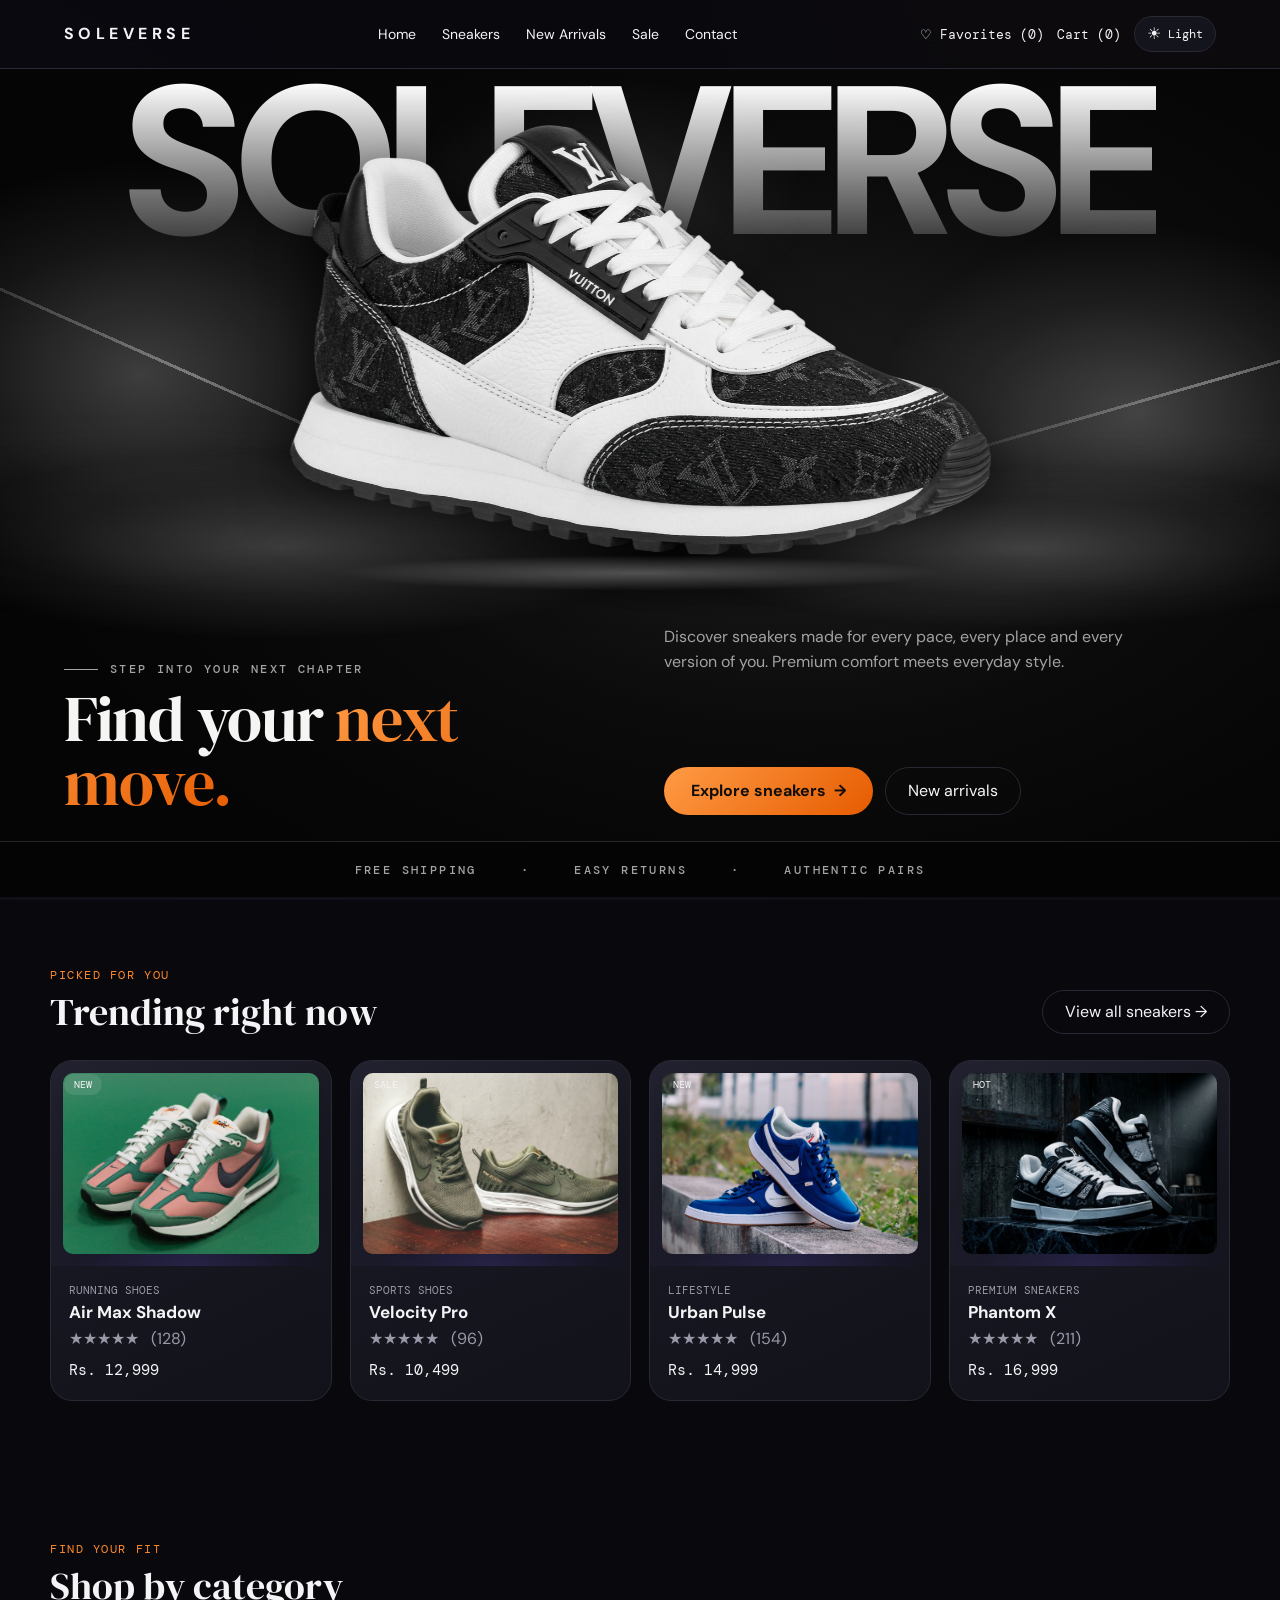
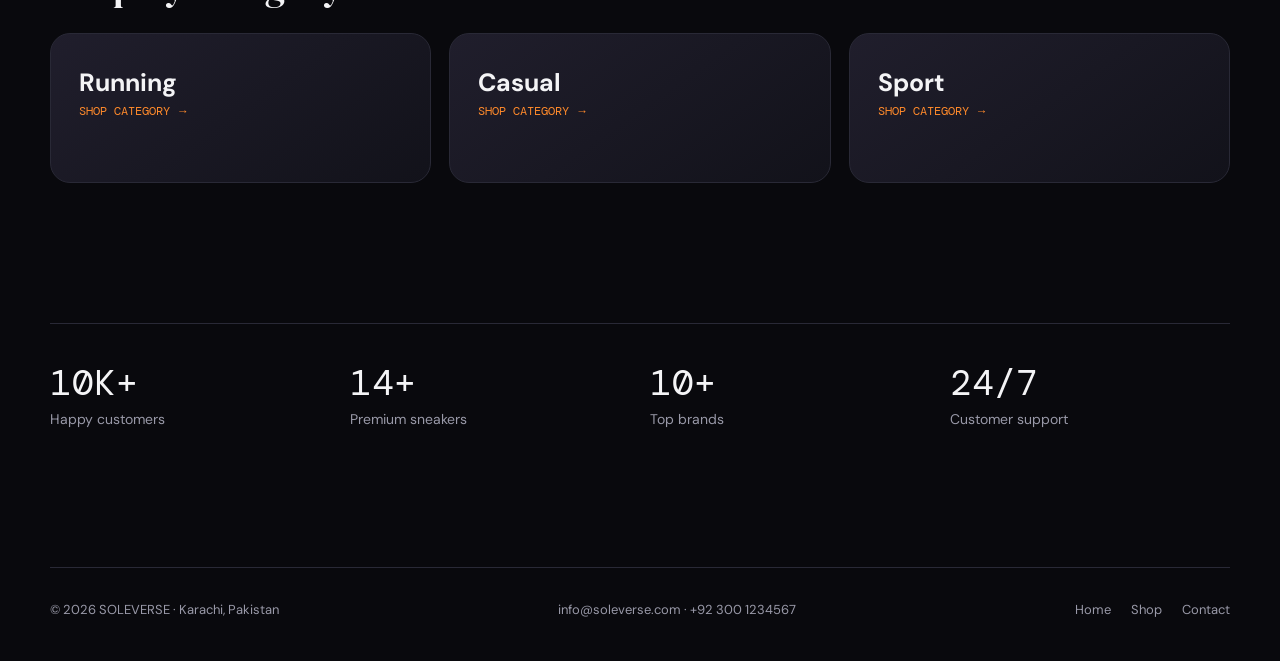
==== commit 8e82d6cf: "Soloverse | Mid Term Project" ====
--- a/index.html
+++ b/index.html
@@ -140,7 +140,7 @@
           <div class="hx-track">
             <div class="hx-grp">
               <span>FREE SHIPPING</span><span>·</span><span>EASY RETURNS</span
-              ><span>·</span><span>AUTHENTIC PAIRS</span><span>·</span>
+              ><span>·</span><span>AUTHENTIC PAIRS</span>
             </div>
           </div>
         </div>
--- a/hero.css
+++ b/hero.css
@@ -8,137 +8,659 @@
    Light is the default. The second block is DARK.
    >>> Change the selector list in the dark block to match YOUR toggle:
        [data-theme="dark"] (attribute on <html>/<body>), .dark, or .dark-mode */
-.hx{
-  --hx-nav:72px;                         /* your navbar height, so the hero fits the screen */
-  --hx-pad:clamp(20px,5vw,72px);         /* side padding, match your .container padding */
-  --hx-bg:radial-gradient(70% 70% at 62% 46%,#fff 0%,#f2f2f0 55%,#e3e3e0 100%);
-  --hx-fg:#0a0a0a; --hx-mut:#5c5c5c; --hx-line:rgba(0,0,0,.12);
-  --hx-word:#0a0a0a;
-  --hx-smoke:rgba(110,110,120,.2); --hx-smoke2:rgba(110,110,120,.06);
-  --hx-beam:#000; --hx-beam-op:0;
-  --hx-floor:linear-gradient(180deg,rgba(0,0,0,.02),rgba(0,0,0,.1)); --hx-floor-line:rgba(0,0,0,.06);
-  --hx-glass:linear-gradient(160deg,rgba(255,255,255,.96),rgba(244,244,242,.92));
-  --hx-chip:rgba(255,255,255,.92); --hx-tickbg:rgba(255,255,255,.92);
-  --hx-drop:rgba(0,0,0,.32); --hx-pool:rgba(0,0,0,.3); --hx-refl:.12;
-}
-:is([data-theme="dark"],.dark,.dark-mode) .hx{
-  --hx-bg:radial-gradient(60% 60% at 62% 46%,#222 0%,#0b0b0b 55%,#050505 100%);
-  --hx-fg:#f5f5f4; --hx-mut:#a3a3a3; --hx-line:rgba(255,255,255,.14);
-  --hx-word:#fff;
-  --hx-smoke:rgba(220,220,225,.26); --hx-smoke2:rgba(220,220,225,.08);
-  --hx-beam:#fff; --hx-beam-op:.35;
-  --hx-floor:linear-gradient(180deg,rgba(255,255,255,.07),#000 75%); --hx-floor-line:rgba(255,255,255,.14);
-  --hx-glass:linear-gradient(160deg,rgba(38,38,40,.94),rgba(16,16,18,.94));
-  --hx-chip:rgba(12,12,12,.9); --hx-tickbg:rgba(5,5,5,.92);
-  --hx-drop:rgba(0,0,0,.75); --hx-pool:rgba(255,255,255,.3); --hx-refl:.22;
+.hx {
+  --hx-nav: 72px; /* your navbar height, so the hero fits the screen */
+  --hx-pad: clamp(
+    20px,
+    5vw,
+    72px
+  ); /* side padding, match your .container padding */
+  --hx-bg: radial-gradient(
+    70% 70% at 62% 46%,
+    #fff 0%,
+    #f2f2f0 55%,
+    #e3e3e0 100%
+  );
+  --hx-fg: #0a0a0a;
+  --hx-mut: #5c5c5c;
+  --hx-line: rgba(0, 0, 0, 0.12);
+  --hx-word: #0a0a0a;
+  --hx-smoke: rgba(110, 110, 120, 0.2);
+  --hx-smoke2: rgba(110, 110, 120, 0.06);
+  --hx-beam: #000;
+  --hx-beam-op: 0;
+  --hx-floor: linear-gradient(180deg, rgba(0, 0, 0, 0.02), rgba(0, 0, 0, 0.1));
+  --hx-floor-line: rgba(0, 0, 0, 0.06);
+  --hx-glass: linear-gradient(
+    160deg,
+    rgba(255, 255, 255, 0.96),
+    rgba(244, 244, 242, 0.92)
+  );
+  --hx-chip: rgba(255, 255, 255, 0.92);
+  --hx-tickbg: rgba(255, 255, 255, 0.92);
+  --hx-drop: rgba(0, 0, 0, 0.32);
+  --hx-pool: rgba(0, 0, 0, 0.3);
+  --hx-refl: 0.12;
+}
+:is([data-theme="dark"], .dark, .dark-mode) .hx {
+  --hx-bg: radial-gradient(
+    60% 60% at 62% 46%,
+    #222 0%,
+    #0b0b0b 55%,
+    #050505 100%
+  );
+  --hx-fg: #f5f5f4;
+  --hx-mut: #a3a3a3;
+  --hx-line: rgba(255, 255, 255, 0.14);
+  --hx-word: #fff;
+  --hx-smoke: rgba(220, 220, 225, 0.26);
+  --hx-smoke2: rgba(220, 220, 225, 0.08);
+  --hx-beam: #fff;
+  --hx-beam-op: 0.35;
+  --hx-floor: linear-gradient(180deg, rgba(255, 255, 255, 0.07), #000 75%);
+  --hx-floor-line: rgba(255, 255, 255, 0.14);
+  --hx-glass: linear-gradient(
+    160deg,
+    rgba(38, 38, 40, 0.94),
+    rgba(16, 16, 18, 0.94)
+  );
+  --hx-chip: rgba(12, 12, 12, 0.9);
+  --hx-tickbg: rgba(5, 5, 5, 0.92);
+  --hx-drop: rgba(0, 0, 0, 0.75);
+  --hx-pool: rgba(255, 255, 255, 0.3);
+  --hx-refl: 0.22;
 }
 
 /* ---------- 2. BASE ---------- */
-.hx{position:relative;isolation:isolate;overflow:hidden;min-height:max(620px,calc(100svh - var(--hx-nav)));color:var(--hx-fg);background:var(--hx-bg);--mx:0;--my:0;--sy:0;transition:background .4s,color .4s}
-.hx *,.hx *::before,.hx *::after{box-sizing:border-box}
-.hx-stage{position:absolute;inset:0}
-/* a "layer" is just a full-size wrapper (mouse/scroll movement removed for performance) */
-.hx-l{position:absolute;inset:0;pointer-events:none}
+.hx {
+  position: relative;
+  isolation: isolate;
+  overflow: hidden;
+  min-height: max(620px, calc(100svh - var(--hx-nav)));
+  color: var(--hx-fg);
+  background: var(--hx-bg);
+  --mx: 0;
+  --my: 0;
+  --sy: 0;
+  transition:
+    background 0.4s,
+    color 0.4s;
+}
+.hx *,
+.hx *::before,
+.hx *::after {
+  box-sizing: border-box;
+}
+.hx-stage {
+  position: absolute;
+  inset: 0;
+}
+.hx-l {
+  position: absolute;
+  inset: 0;
+  pointer-events: none;
+}
 
 /* ---------- 3. BACKGROUND ---------- */
-.hx-smoke{position:absolute;border-radius:50%;background:radial-gradient(closest-side,var(--hx-smoke),var(--hx-smoke2) 60%,transparent);will-change:transform;animation:hx-drift 14s ease-in-out infinite alternate,hx-fade 2s .3s both}
-.hx-s1{width:46vw;height:34vw;left:-12vw;top:16%}
-.hx-s2{width:42vw;height:30vw;right:-10vw;top:28%;animation-delay:-5s,.6s}
-.hx-s3{width:34vw;height:20vw;left:30vw;top:0;opacity:.5;animation-delay:-9s,.9s}
-.hx-s4{width:60vw;height:15vw;left:-8vw;bottom:-6%}
-.hx-s5{width:56vw;height:13vw;right:-8vw;bottom:-4%;animation-delay:-4s,1.2s}
-.hx-beam{position:absolute;height:3px;width:46vw;background:linear-gradient(90deg,transparent,var(--hx-beam) 60%,transparent);opacity:var(--hx-beam-op);animation:hx-beam 1.6s .4s both cubic-bezier(.2,.8,.2,1)}
-.hx-b1{left:-12vw;top:52%;transform:rotate(24deg)}
-.hx-b2{right:-14vw;top:60%;transform:rotate(-16deg);animation-delay:.7s}
-.hx-floor{position:absolute;left:0;right:0;bottom:0;height:24%;background:var(--hx-floor);border-top:1px solid var(--hx-floor-line)}
-.hx-fg{z-index:4}
+.hx-smoke {
+  position: absolute;
+  border-radius: 50%;
+  background: radial-gradient(
+    closest-side,
+    var(--hx-smoke),
+    var(--hx-smoke2) 60%,
+    transparent
+  );
+  will-change: transform;
+  animation:
+    hx-drift 14s ease-in-out infinite alternate,
+    hx-fade 2s 0.3s both;
+}
+.hx-s1 {
+  width: 46vw;
+  height: 34vw;
+  left: -12vw;
+  top: 16%;
+}
+.hx-s2 {
+  width: 42vw;
+  height: 30vw;
+  right: -10vw;
+  top: 28%;
+  animation-delay: -5s, 0.6s;
+}
+.hx-s3 {
+  width: 34vw;
+  height: 20vw;
+  left: 30vw;
+  top: 0;
+  opacity: 0.5;
+  animation-delay: -9s, 0.9s;
+}
+.hx-s4 {
+  width: 60vw;
+  height: 15vw;
+  left: -8vw;
+  bottom: -6%;
+}
+.hx-s5 {
+  width: 56vw;
+  height: 13vw;
+  right: -8vw;
+  bottom: -4%;
+  animation-delay: -4s, 1.2s;
+}
+.hx-beam {
+  position: absolute;
+  height: 3px;
+  width: 46vw;
+  background: linear-gradient(
+    90deg,
+    transparent,
+    var(--hx-beam) 60%,
+    transparent
+  );
+  opacity: var(--hx-beam-op);
+  animation: hx-beam 1.6s 0.4s both cubic-bezier(0.2, 0.8, 0.2, 1);
+}
+.hx-b1 {
+  left: -12vw;
+  top: 52%;
+  transform: rotate(24deg);
+}
+.hx-b2 {
+  right: -14vw;
+  top: 60%;
+  transform: rotate(-16deg);
+  animation-delay: 0.7s;
+}
+.hx-floor {
+  position: absolute;
+  left: 0;
+  right: 0;
+  bottom: 0;
+  height: 24%;
+  background: var(--hx-floor);
+  border-top: 1px solid var(--hx-floor-line);
+}
+.hx-fg {
+  z-index: 4;
+}
 
 /* ---------- 4. SHOE + GIANT WORD ----------
    .hx-pos is the shoe's box. The word lives INSIDE it (z-index 1) and the shoe is z-index 3,
    so SOLEVERSE is always behind the shoe at every screen size. */
-.hx-pos{position:absolute;z-index:2;left:62%;bottom:14%;width:clamp(320px,min(46vw,88svh),820px);aspect-ratio:835/536;transform:translateX(-50%);container-type:inline-size}
-.hx-wl{z-index:1}.hx-sl{z-index:3}
-.hx-word{position:absolute;left:calc(50% - 26cqw);top:-24%;transform:translateX(-50%);white-space:nowrap;font-weight:800;line-height:1;letter-spacing:-.045em;font-size:min(30cqw,16vw);color:var(--hx-word);-webkit-mask-image:linear-gradient(180deg,#000 12%,rgba(0,0,0,.1) 95%);mask-image:linear-gradient(180deg,#000 12%,rgba(0,0,0,.1) 95%)}
-.hx-word span{display:inline-block;animation:hx-rise 1.3s calc(.25s + var(--i)*.07s) both cubic-bezier(.2,.8,.2,1)}
-.hx-enter{animation:hx-emerge 1.8s .5s both cubic-bezier(.16,.9,.2,1)}
-.hx-float{position:relative;animation:hx-float 7s 2.4s ease-in-out infinite}
-.hx-img{display:block;width:100%;height:auto;filter:drop-shadow(0 28px 26px var(--hx-drop))}
-.hx-refl{position:absolute;left:0;top:97%;width:100%;transform:scaleY(-1);opacity:var(--hx-refl);-webkit-mask-image:linear-gradient(0deg,#000,transparent 45%);mask-image:linear-gradient(0deg,#000,transparent 45%)}
-.hx-pool{position:absolute;left:50%;bottom:-3%;width:86%;height:8%;transform:translateX(-50%);background:radial-gradient(closest-side,var(--hx-pool),transparent);animation:hx-pool 7s 2.4s ease-in-out infinite}
-.hx-hs{position:absolute;width:14px;height:14px;margin:-7px;border-radius:50%;background:var(--hx-fg);color:var(--hx-fg);pointer-events:auto;animation:hx-ping 2.4s infinite,hx-pop .6s var(--dl,2s) both}
-.hx-hs b{position:absolute;left:22px;top:-9px;white-space:nowrap;font:500 11px/1 ui-monospace,"DM Mono",monospace;letter-spacing:.06em;text-transform:uppercase;padding:7px 11px;border:1px solid var(--hx-line);border-radius:999px;background:var(--hx-chip);color:var(--hx-fg)}
-.hx-hs b.hx-left{left:auto;right:22px}
+.hx-pos {
+  position: absolute;
+  z-index: 2;
+  left: 62%;
+  bottom: 14%;
+  width: clamp(320px, min(46vw, 88svh), 820px);
+  aspect-ratio: 835/536;
+  transform: translateX(-50%);
+  container-type: inline-size;
+}
+.hx-wl {
+  z-index: 1;
+}
+.hx-sl {
+  z-index: 3;
+}
+.hx-word {
+  position: absolute;
+  left: calc(50% - 26cqw);
+  top: -24%;
+  transform: translateX(-50%);
+  white-space: nowrap;
+  font-weight: 800;
+  line-height: 1;
+  letter-spacing: -0.045em;
+  font-size: min(30cqw, 16vw);
+  color: var(--hx-word);
+  -webkit-mask-image: linear-gradient(180deg, #000 12%, rgba(0, 0, 0, 0.1) 95%);
+  mask-image: linear-gradient(180deg, #000 12%, rgba(0, 0, 0, 0.1) 95%);
+}
+.hx-word span {
+  display: inline-block;
+  animation: hx-rise 1.3s calc(0.25s + var(--i) * 0.07s) both
+    cubic-bezier(0.2, 0.8, 0.2, 1);
+}
+.hx-enter {
+  animation: hx-emerge 1.8s 0.5s both cubic-bezier(0.16, 0.9, 0.2, 1);
+}
+.hx-float {
+  position: relative;
+  animation: hx-float 7s 2.4s ease-in-out infinite;
+}
+.hx-img {
+  display: block;
+  width: 100%;
+  height: auto;
+  filter: drop-shadow(0 28px 26px var(--hx-drop));
+}
+.hx-refl {
+  position: absolute;
+  left: 0;
+  top: 97%;
+  width: 100%;
+  transform: scaleY(-1);
+  opacity: var(--hx-refl);
+  -webkit-mask-image: linear-gradient(0deg, #000, transparent 45%);
+  mask-image: linear-gradient(0deg, #000, transparent 45%);
+}
+.hx-pool {
+  position: absolute;
+  left: 50%;
+  bottom: -3%;
+  width: 86%;
+  height: 8%;
+  transform: translateX(-50%);
+  background: radial-gradient(closest-side, var(--hx-pool), transparent);
+  animation: hx-pool 7s 2.4s ease-in-out infinite;
+}
+.hx-hs {
+  position: absolute;
+  width: 14px;
+  height: 14px;
+  margin: -7px;
+  border-radius: 50%;
+  background: var(--hx-fg);
+  color: var(--hx-fg);
+  pointer-events: auto;
+  animation:
+    hx-ping 2.4s infinite,
+    hx-pop 0.6s var(--dl, 2s) both;
+}
+.hx-hs b {
+  position: absolute;
+  left: 22px;
+  top: -9px;
+  white-space: nowrap;
+  font:
+    500 11px/1 ui-monospace,
+    "DM Mono",
+    monospace;
+  letter-spacing: 0.06em;
+  text-transform: uppercase;
+  padding: 7px 11px;
+  border: 1px solid var(--hx-line);
+  border-radius: 999px;
+  background: var(--hx-chip);
+  color: var(--hx-fg);
+}
+.hx-hs b.hx-left {
+  left: auto;
+  right: 22px;
+}
 
 /* ---------- 5. TEXT ---------- */
-.hx-copy{position:absolute;z-index:6;left:var(--hx-pad);bottom:calc(56px + 5svh);width:min(500px,34vw)}
-.hx-eyebrow{display:flex;align-items:center;gap:12px;font:500 12px/1 ui-monospace,"DM Mono",monospace;letter-spacing:.2em;text-transform:uppercase;color:var(--hx-mut)}
-.hx-eyebrow::before{content:"";width:34px;height:1px;background:currentColor}
-.hx h1{font-size:clamp(40px,5.2vw,86px);line-height:1;letter-spacing:-.02em;margin:16px 0 18px;color:var(--hx-fg)}
-.hx-grad{background:var(--grad,linear-gradient(90deg,#e55b00,#ff9a3c));-webkit-background-clip:text;background-clip:text;color:transparent;-webkit-text-fill-color:transparent}
-.hx-copy p{color:var(--hx-mut);max-width:40ch;margin:0}
-.hx-cta{display:flex;flex-wrap:wrap;gap:12px;margin-top:26px}
-.hx-card{position:absolute;z-index:6;right:var(--hx-pad);top:clamp(24px,9svh,96px);width:250px;padding:20px;border:1px solid var(--hx-line);border-radius:24px;background:var(--hx-glass)}
-.hx-card small{font:500 11px/1 ui-monospace,"DM Mono",monospace;letter-spacing:.14em;text-transform:uppercase;color:var(--hx-mut)}
-.hx-card h3{font-size:22px;margin:8px 0 2px;color:var(--hx-fg)}
-.hx-price{font:500 18px ui-monospace,"DM Mono",monospace}
-.hx-sz{display:flex;gap:6px;margin:14px 0}
-.hx-sz span{flex:1;text-align:center;font:500 12px ui-monospace,"DM Mono",monospace;padding:8px 0;border:1px solid var(--hx-line);border-radius:10px}
-.hx-sz .on{background:var(--hx-fg);color:var(--bg,#fff);border-color:var(--hx-fg)}
-.hx-bar{height:2px;background:var(--hx-line);overflow:hidden}.hx-bar i{display:block;height:100%;background:var(--hx-fg);animation:hx-prog 6s linear infinite}
-.hx-tick{position:absolute;z-index:6;left:0;right:0;bottom:0;height:56px;display:flex;align-items:center;overflow:hidden;border-top:1px solid var(--hx-line);background:var(--hx-tickbg);font:500 12px/1 ui-monospace,"DM Mono",monospace;letter-spacing:.2em;color:var(--hx-mut)}
-.hx-track{display:flex;width:max-content;animation:hx-mq 30s linear infinite}
-.hx-grp{display:flex;gap:44px;padding-right:44px;white-space:nowrap}
-.hx-up{opacity:0;animation:hx-up 1s var(--dl,1.5s) both cubic-bezier(.2,.8,.2,1)}
+.hx-copy {
+  position: absolute;
+  z-index: 6;
+  left: var(--hx-pad);
+  bottom: calc(56px + 5svh);
+  width: min(500px, 34vw);
+}
+.hx-eyebrow {
+  display: flex;
+  align-items: center;
+  gap: 12px;
+  font:
+    500 12px/1 ui-monospace,
+    "DM Mono",
+    monospace;
+  letter-spacing: 0.2em;
+  text-transform: uppercase;
+  color: var(--hx-mut);
+}
+.hx-eyebrow::before {
+  content: "";
+  width: 34px;
+  height: 1px;
+  background: currentColor;
+}
+.hx h1 {
+  font-size: clamp(40px, 5.2vw, 86px);
+  line-height: 1;
+  letter-spacing: -0.02em;
+  margin: 16px 0 18px;
+  color: var(--hx-fg);
+}
+.hx-grad {
+  background: var(--grad, linear-gradient(90deg, #e55b00, #ff9a3c));
+  -webkit-background-clip: text;
+  background-clip: text;
+  color: transparent;
+  -webkit-text-fill-color: transparent;
+}
+.hx-copy p {
+  color: var(--hx-mut);
+  max-width: 40ch;
+  margin: 0;
+}
+.hx-cta {
+  display: flex;
+  flex-wrap: wrap;
+  gap: 12px;
+  margin-top: 26px;
+}
+.hx-card {
+  position: absolute;
+  z-index: 6;
+  right: var(--hx-pad);
+  top: clamp(24px, 9svh, 96px);
+  width: 250px;
+  padding: 20px;
+  border: 1px solid var(--hx-line);
+  border-radius: 24px;
+  background: var(--hx-glass);
+}
+.hx-card small {
+  font:
+    500 11px/1 ui-monospace,
+    "DM Mono",
+    monospace;
+  letter-spacing: 0.14em;
+  text-transform: uppercase;
+  color: var(--hx-mut);
+}
+.hx-card h3 {
+  font-size: 22px;
+  margin: 8px 0 2px;
+  color: var(--hx-fg);
+}
+.hx-price {
+  font:
+    500 18px ui-monospace,
+    "DM Mono",
+    monospace;
+}
+.hx-sz {
+  display: flex;
+  gap: 6px;
+  margin: 14px 0;
+}
+.hx-sz span {
+  flex: 1;
+  text-align: center;
+  font:
+    500 12px ui-monospace,
+    "DM Mono",
+    monospace;
+  padding: 8px 0;
+  border: 1px solid var(--hx-line);
+  border-radius: 10px;
+}
+.hx-sz .on {
+  background: var(--hx-fg);
+  color: var(--bg, #fff);
+  border-color: var(--hx-fg);
+}
+.hx-bar {
+  height: 2px;
+  background: var(--hx-line);
+  overflow: hidden;
+}
+.hx-bar i {
+  display: block;
+  height: 100%;
+  background: var(--hx-fg);
+  animation: hx-prog 6s linear infinite;
+}
+.hx-tick {
+  position: absolute;
+  z-index: 6;
+  left: 0;
+  right: 0;
+  bottom: 0;
+  height: 56px;
+  display: flex;
+  justify-content: center;
+  align-items: center;
+  overflow: hidden;
+  border-top: 1px solid var(--hx-line);
+  background: var(--hx-tickbg);
+  font:
+    500 12px/1 ui-monospace,
+    "DM Mono",
+    monospace;
+  letter-spacing: 0.2em;
+  color: var(--hx-mut);
+}
+.hx-track {
+  display: flex;
+  width: max-content;
+}
+.hx-grp {
+  display: flex;
+  gap: 44px;
+  white-space: nowrap;
+}
+.hx-up {
+  opacity: 0;
+  animation: hx-up 1s var(--dl, 1.5s) both cubic-bezier(0.2, 0.8, 0.2, 1);
+}
 
 /* ---------- 6. RESPONSIVE ----------
    > 900px : desktop layout (text bottom-left, shoe right, card top-right)
    <= 900px: tablet / phone. Stacked: art on top, text below, ticker last. */
-@media (max-width:900px),(max-aspect-ratio:3/2){
-  .hx{display:flex;flex-direction:column;min-height:calc(100svh - var(--hx-nav))}
-  .hx-stage{position:relative;inset:auto;flex:1 0 auto;min-height:clamp(330px,48svh,600px)}
-  .hx-pos{left:50%;bottom:7%;width:min(98vw,660px)}
-  .hx-word{left:50%;top:-14%;font-size:min(30cqw,16.5vw)}
-  .hx-floor{height:36%;border-top:0;-webkit-mask-image:linear-gradient(180deg,transparent,#000 45%,transparent);mask-image:linear-gradient(180deg,transparent,#000 45%,transparent)}
-  .hx-copy{position:relative;left:auto;bottom:auto;width:auto;padding:14px var(--hx-pad) 6px}
-  .hx h1{font-size:clamp(38px,9vw,64px)}
-  .hx-card,.hx-hs,.hx-refl{display:none}
-  .hx-tick{position:relative;margin-top:22px}
-}
-@media (max-width:480px){
-  .hx-cta .btn,.hx-cta .btn-outline{flex:1 1 auto;text-align:center}
-  .hx-tick{height:48px;font-size:11px}
+@media (max-width: 900px), (max-aspect-ratio: 3/2) {
+  .hx {
+    display: flex;
+    flex-direction: column;
+    min-height: calc(100svh - var(--hx-nav));
+  }
+  .hx-stage {
+    position: relative;
+    inset: auto;
+    flex: 1 0 auto;
+    min-height: clamp(330px, 48svh, 600px);
+  }
+  .hx-pos {
+    left: 50%;
+    bottom: 7%;
+    width: min(98vw, 660px);
+  }
+  .hx-word {
+    left: 50%;
+    top: -14%;
+    font-size: min(30cqw, 16.5vw);
+  }
+  .hx-floor {
+    height: 36%;
+    border-top: 0;
+    -webkit-mask-image: linear-gradient(
+      180deg,
+      transparent,
+      #000 45%,
+      transparent
+    );
+    mask-image: linear-gradient(180deg, transparent, #000 45%, transparent);
+  }
+  .hx-copy {
+    position: relative;
+    left: auto;
+    bottom: auto;
+    width: auto;
+    padding: 14px var(--hx-pad) 6px;
+  }
+  .hx h1 {
+    font-size: clamp(38px, 9vw, 64px);
+  }
+  .hx-card,
+  .hx-hs,
+  .hx-refl {
+    display: none;
+  }
+  .hx-tick {
+    position: relative;
+    margin-top: 22px;
+  }
+}
+@media (max-width: 480px) {
+  .hx-cta .btn,
+  .hx-cta .btn-outline {
+    flex: 1 1 auto;
+    text-align: center;
+  }
+  .hx-tick {
+    height: 48px;
+    font-size: 11px;
+  }
 }
 /* portrait, square and 4:3 tablet screens (iPad etc.): stacked layout, bigger art and text */
-@media (min-width:700px) and (max-aspect-ratio:3/2){
-  .hx-stage{min-height:clamp(420px,54svh,820px)}
-  .hx-pos{width:max(360px,min(94vw,900px,calc((100svh - 400px)/.8)));bottom:6%}
-  .hx-copy{max-width:720px;padding:20px var(--hx-pad) 8px}
-  .hx h1{font-size:clamp(52px,7.4vw,92px)}
-  .hx-copy p{font-size:18px;max-width:46ch}
+@media (min-width: 700px) and (max-aspect-ratio: 3/2) {
+  .hx-stage {
+    min-height: clamp(420px, 54svh, 820px);
+  }
+  .hx-pos {
+    width: max(360px, min(94vw, 900px, calc((100svh - 400px) / 0.8)));
+    bottom: 6%;
+  }
+  .hx-copy {
+    max-width: 720px;
+    padding: 20px var(--hx-pad) 8px;
+  }
+  .hx h1 {
+    font-size: clamp(52px, 7.4vw, 92px);
+  }
+  .hx-copy p {
+    font-size: 18px;
+    max-width: 46ch;
+  }
 }
 /* landscape tablets (4:3 to 3:2): text in two columns so everything fits on one screen */
-@media (min-width:901px) and (min-aspect-ratio:5/4) and (max-aspect-ratio:3/2){
-  .hx-stage{min-height:340px}
-  .hx-pos{width:max(380px,min(94vw,900px,calc((100svh - 330px)/.8)))}
-  .hx-copy{display:grid;grid-template-columns:1fr 1fr;column-gap:48px;align-items:end;max-width:none;padding:14px var(--hx-pad) 4px}
-  .hx-eyebrow{grid-column:1;grid-row:1}
-  .hx h1{grid-column:1;grid-row:2;margin:12px 0 0;font-size:clamp(40px,5.2vw,64px)}
-  .hx-copy p{grid-column:2;grid-row:1;font-size:16px}
-  .hx-cta{grid-column:2;grid-row:2;margin-top:18px}
-}
-@media (max-height:560px) and (min-width:901px){ .hx-copy p{display:none} }
+@media (min-width: 901px) and (min-aspect-ratio: 5/4) and (max-aspect-ratio: 3/2) {
+  .hx-stage {
+    min-height: 340px;
+  }
+  .hx-pos {
+    width: max(380px, min(94vw, 900px, calc((100svh - 330px) / 0.8)));
+  }
+  .hx-copy {
+    display: grid;
+    grid-template-columns: 1fr 1fr;
+    column-gap: 48px;
+    align-items: end;
+    max-width: none;
+    padding: 14px var(--hx-pad) 4px;
+  }
+  .hx-eyebrow {
+    grid-column: 1;
+    grid-row: 1;
+  }
+  .hx h1 {
+    grid-column: 1;
+    grid-row: 2;
+    margin: 12px 0 0;
+    font-size: clamp(40px, 5.2vw, 64px);
+  }
+  .hx-copy p {
+    grid-column: 2;
+    grid-row: 1;
+    font-size: 16px;
+  }
+  .hx-cta {
+    grid-column: 2;
+    grid-row: 2;
+    margin-top: 18px;
+  }
+}
+@media (max-height: 560px) and (min-width: 901px) {
+  .hx-copy p {
+    display: none;
+  }
+}
+@media (max-width: 500px) {
+  .hx-track {
+    animation: hx-mq 30s linear infinite;
+  }
+}
 
 /* ---------- 7. ANIMATION ---------- */
-@keyframes hx-rise{from{opacity:0;transform:translateY(60%) rotate(4deg)}}
-@keyframes hx-emerge{from{opacity:0;transform:translateY(90px) scale(.92)}}
-@keyframes hx-float{50%{transform:translateY(-14px) rotate(-.6deg)}}
-@keyframes hx-pool{50%{transform:translateX(-50%) scale(.82);opacity:.6}}
-@keyframes hx-drift{to{transform:translate3d(6vw,-2vw,0) scale(1.12)}}
-@keyframes hx-fade{from{opacity:0}}
-@keyframes hx-beam{from{opacity:0}}
-@keyframes hx-up{from{opacity:0;transform:translateY(28px)}to{opacity:1;transform:none}}
-@keyframes hx-pop{from{transform:scale(0)}}
-@keyframes hx-ping{from{box-shadow:0 0 0 0 color-mix(in srgb,currentColor 50%,transparent)}70%,to{box-shadow:0 0 0 16px transparent}}
-@keyframes hx-mq{to{transform:translateX(-50%)}}
-@keyframes hx-prog{from{width:0}to{width:100%}}
-@media (prefers-reduced-motion:reduce){.hx *,.hx::after{animation:none!important;transition:none!important}.hx-up{opacity:1;transform:none}}
+@keyframes hx-rise {
+  from {
+    opacity: 0;
+    transform: translateY(60%) rotate(4deg);
+  }
+}
+@keyframes hx-emerge {
+  from {
+    opacity: 0;
+    transform: translateY(90px) scale(0.92);
+  }
+}
+@keyframes hx-float {
+  50% {
+    transform: translateY(-14px) rotate(-0.6deg);
+  }
+}
+@keyframes hx-pool {
+  50% {
+    transform: translateX(-50%) scale(0.82);
+    opacity: 0.6;
+  }
+}
+@keyframes hx-drift {
+  to {
+    transform: translate3d(6vw, -2vw, 0) scale(1.12);
+  }
+}
+@keyframes hx-fade {
+  from {
+    opacity: 0;
+  }
+}
+@keyframes hx-beam {
+  from {
+    opacity: 0;
+  }
+}
+@keyframes hx-up {
+  from {
+    opacity: 0;
+    transform: translateY(28px);
+  }
+  to {
+    opacity: 1;
+    transform: none;
+  }
+}
+@keyframes hx-pop {
+  from {
+    transform: scale(0);
+  }
+}
+@keyframes hx-ping {
+  from {
+    box-shadow: 0 0 0 0 color-mix(in srgb, currentColor 50%, transparent);
+  }
+  70%,
+  to {
+    box-shadow: 0 0 0 16px transparent;
+  }
+}
+@keyframes hx-mq {
+  to {
+    transform: translateX(-50%);
+  }
+}
+@keyframes hx-prog {
+  from {
+    width: 0;
+  }
+  to {
+    width: 100%;
+  }
+}
+@media (prefers-reduced-motion: reduce) {
+  .hx *,
+  .hx::after {
+    animation: none !important;
+    transition: none !important;
+  }
+  .hx-up {
+    opacity: 1;
+    transform: none;
+  }
+}
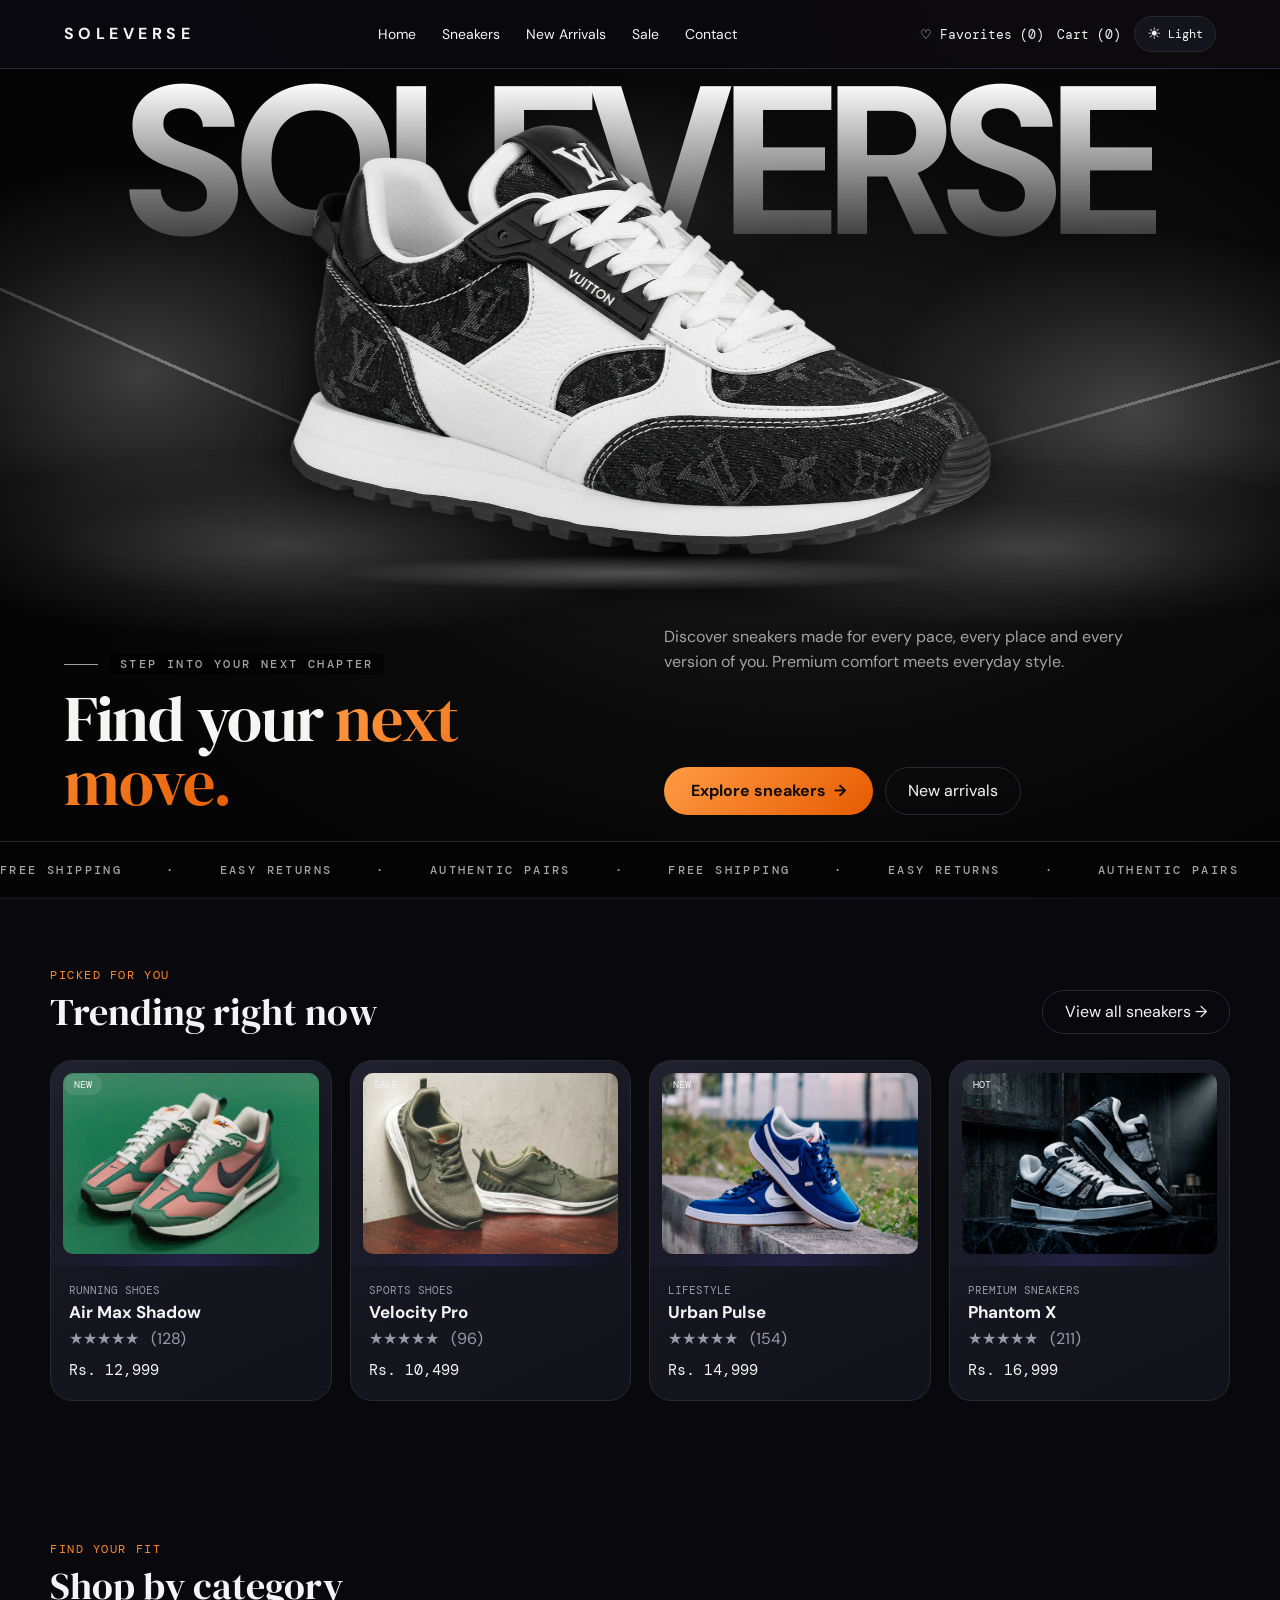
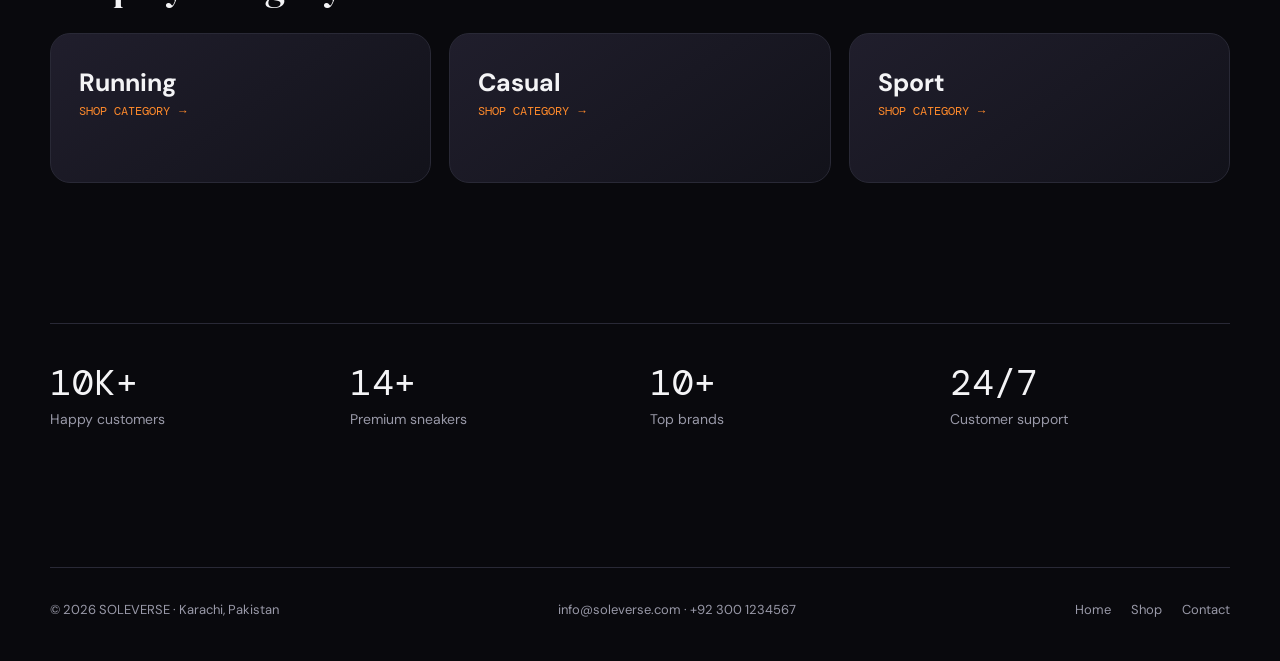
==== commit 803e17f6: "Soleverse | Mid Term Project" ====
--- a/index.html
+++ b/index.html
@@ -57,11 +57,10 @@
       </div>
     </header>
     <main>
-      <!-- ===== HERO: replaces your <section class="hero container"> ===== -->
       <section class="hx" aria-label="Soleverse hero">
         <div class="hx-stage">
           <!-- 1. back: haze + light beams -->
-          <div class="hx-l" style="--d: -6" aria-hidden="true">
+          <div class="hx-l" aria-hidden="true">
             <i class="hx-smoke hx-s1"></i><i class="hx-smoke hx-s2"></i
             ><i class="hx-smoke hx-s3"></i> <i class="hx-beam hx-b1"></i
             ><i class="hx-beam hx-b2"></i>
@@ -69,11 +68,7 @@
           <div class="hx-floor" aria-hidden="true"></div>
 
           <div class="hx-pos">
-            <div
-              class="hx-l hx-wl"
-              style="--d: -14; --s: 0.25"
-              aria-hidden="true"
-            >
+            <div class="hx-l hx-wl" aria-hidden="true">
               <div class="hx-word">
                 <span style="--i: 0">S</span><span style="--i: 1">O</span
                 ><span style="--i: 2">L</span><span style="--i: 3">E</span
@@ -82,7 +77,7 @@
                 ><span style="--i: 8">E</span>
               </div>
             </div>
-            <div class="hx-l hx-sl" style="--d: 22; --s: 0.06">
+            <div class="hx-l hx-sl">
               <div class="hx-enter">
                 <div class="hx-float">
                   <img
@@ -113,14 +108,14 @@
             </div>
           </div>
 
-          <div class="hx-l hx-fg" style="--d: 34" aria-hidden="true">
+          <div class="hx-l hx-fg" aria-hidden="true">
             <i class="hx-smoke hx-s4"></i><i class="hx-smoke hx-s5"></i>
           </div>
         </div>
 
         <div class="hx-copy">
           <div class="hx-eyebrow hx-up" style="--dl: 1.5s">
-            Step into your next chapter
+            <span class="hx-text">Step into your next chapter</span>
           </div>
           <h1 class="hx-up" style="--dl: 1.65s">
             Find your <span class="hx-grad">next move.</span>
@@ -140,7 +135,27 @@
           <div class="hx-track">
             <div class="hx-grp">
               <span>FREE SHIPPING</span><span>·</span><span>EASY RETURNS</span
-              ><span>·</span><span>AUTHENTIC PAIRS</span>
+              ><span>·</span><span>AUTHENTIC PAIRS</span><span>·</span>
+            </div>
+            <div class="hx-grp">
+              <span>FREE SHIPPING</span><span>·</span><span>EASY RETURNS</span
+              ><span>·</span><span>AUTHENTIC PAIRS</span><span>·</span>
+            </div>
+            <div class="hx-grp">
+              <span>FREE SHIPPING</span><span>·</span><span>EASY RETURNS</span
+              ><span>·</span><span>AUTHENTIC PAIRS</span><span>·</span>
+            </div>
+            <div class="hx-grp">
+              <span>FREE SHIPPING</span><span>·</span><span>EASY RETURNS</span
+              ><span>·</span><span>AUTHENTIC PAIRS</span><span>·</span>
+            </div>
+            <div class="hx-grp">
+              <span>FREE SHIPPING</span><span>·</span><span>EASY RETURNS</span
+              ><span>·</span><span>AUTHENTIC PAIRS</span><span>·</span>
+            </div>
+            <div class="hx-grp">
+              <span>FREE SHIPPING</span><span>·</span><span>EASY RETURNS</span
+              ><span>·</span><span>AUTHENTIC PAIRS</span><span>·</span>
             </div>
           </div>
         </div>
@@ -155,7 +170,7 @@
           <a class="btn-outline" href="sneakers.html">View all sneakers →</a>
         </div>
         <div class="product-grid">
-          <a class="card product-card" href="product.html?id=1"
+          <a class="card product-card" href="product.html?id=6"
             ><span class="tag">NEW</span>
             <div class="product-visual">
               <img
--- a/hero.css
+++ b/hero.css
@@ -21,6 +21,7 @@
     #f2f2f0 55%,
     #e3e3e0 100%
   );
+  --hx-blbg: rgba(255, 255, 255, 0.5);
   --hx-fg: #0a0a0a;
   --hx-mut: #5c5c5c;
   --hx-line: rgba(0, 0, 0, 0.12);
@@ -49,6 +50,8 @@
     #0b0b0b 55%,
     #050505 100%
   );
+  --hx-blbg: rgba(0, 0, 0, 0.5);
+
   --hx-fg: #f5f5f4;
   --hx-mut: #a3a3a3;
   --hx-line: rgba(255, 255, 255, 0.14);
@@ -313,11 +316,22 @@
   text-transform: uppercase;
   color: var(--hx-mut);
 }
+.hx-eyebrow.hx-up {
+  opacity: 1;
+  animation-fill-mode: backwards;
+}
 .hx-eyebrow::before {
   content: "";
   width: 34px;
   height: 1px;
   background: currentColor;
+}
+.hx-eyebrow .hx-text {
+  background: var(--hx-blbg);
+  padding: 5px 10px;
+  backdrop-filter: blur(5px);
+  -webkit-backdrop-filter: blur(5px);
+  border-radius: 5px;
 }
 .hx h1 {
   font-size: clamp(40px, 5.2vw, 86px);
@@ -430,11 +444,13 @@
 .hx-track {
   display: flex;
   width: max-content;
+  animation: hx-mq 30s linear infinite;
 }
 .hx-grp {
   display: flex;
   gap: 44px;
   white-space: nowrap;
+  padding-right: 44px;
 }
 .hx-up {
   opacity: 0;
@@ -493,6 +509,7 @@
     display: none;
   }
   .hx-tick {
+    justify-content: flex-start;
     position: relative;
     margin-top: 22px;
   }
@@ -642,7 +659,7 @@
 }
 @keyframes hx-mq {
   to {
-    transform: translateX(-50%);
+    transform: translateX(-16.6667%);
   }
 }
 @keyframes hx-prog {
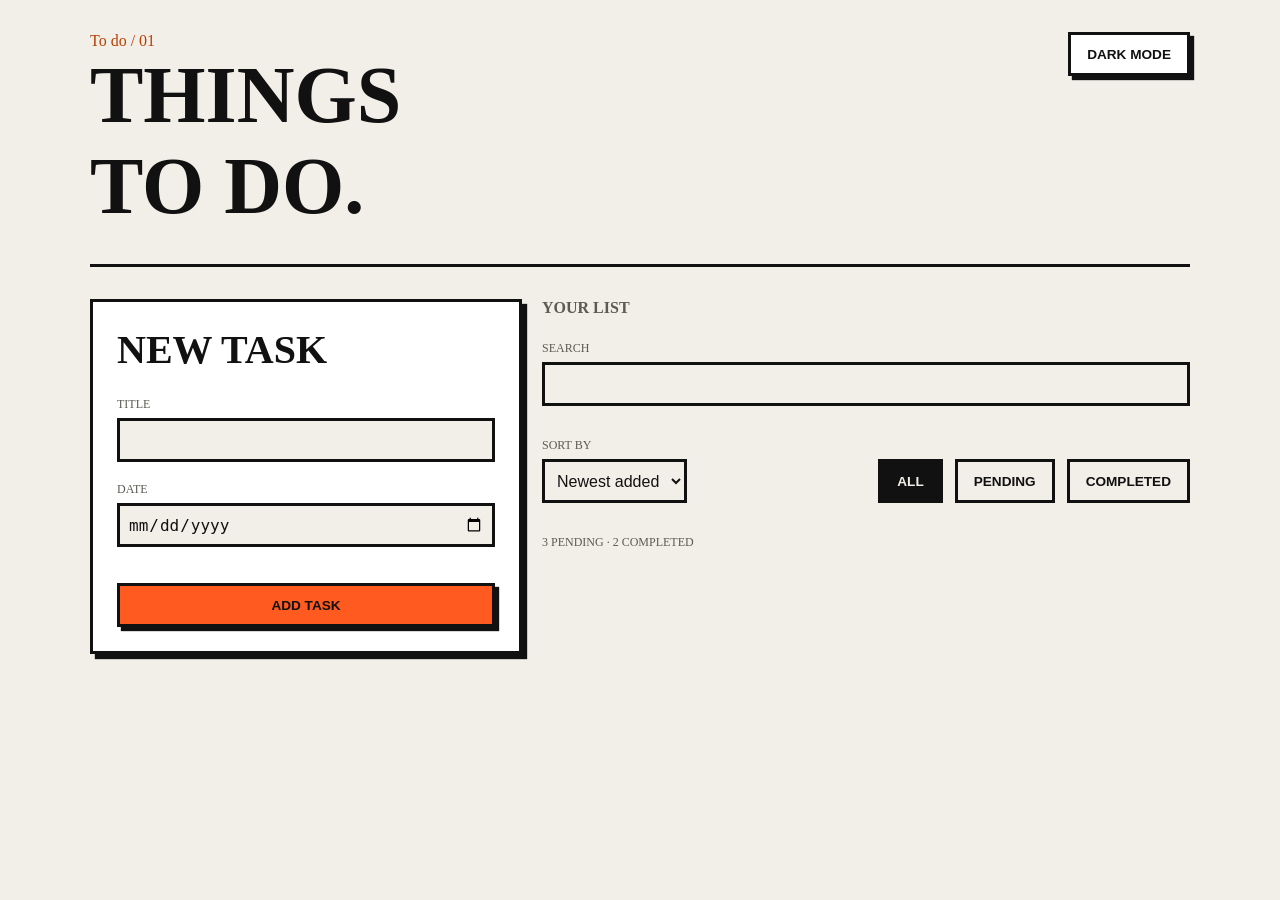
==== commit dfa97f37: "Todo App" ====
--- a/index.html
+++ b/index.html
@@ -1,294 +1,101 @@
 <!doctype html>
-<html lang="en">
+<html lang="en" data-theme="dark">
   <head>
     <meta charset="UTF-8" />
     <meta name="viewport" content="width=device-width, initial-scale=1.0" />
-    <title>Home | SOLEVERSE</title>
-    <link rel="preconnect" href="https://fonts.googleapis.com" />
-    <link rel="preconnect" href="https://fonts.gstatic.com" crossorigin />
-    <link
-      href="https://fonts.googleapis.com/css2?family=DM+Mono:wght@400;500&family=DM+Sans:wght@400;500;600;700&family=DM+Serif+Display&display=swap"
-      rel="stylesheet"
-    />
-    <link rel="stylesheet" href="hero.css" />
+    <title>To Do App</title>
     <link rel="stylesheet" href="style.css" />
-    <script>
-      try {
-        document.documentElement.dataset.theme =
-          localStorage.getItem("soleverseTheme") || "dark";
-      } catch (e) {
-        document.documentElement.dataset.theme = "dark";
-      }
-    </script>
   </head>
   <body>
-    <header class="navbar">
-      <a class="logo" href="index.html">SOLEVERSE</a>
-      <button class="menu-btn" onclick="toggleMenu()">☰</button>
-      <nav class="nav-links" id="navLinks">
-        <a href="index.html">Home</a>
-        <a href="sneakers.html">Sneakers</a>
-        <a href="sneakers.html?filter=new">New Arrivals</a>
-        <a href="sneakers.html?filter=sale">Sale</a>
-        <a href="contact.html">Contact</a>
-        <a href="favorites.html" class="fav-link-nav"
-          >♡ <span class="fav-text">Favorites</span> (<span class="fav-count"
-            >0</span
-          >)</a
-        >
-      </nav>
-      <div class="nav-actions">
-        <a href="favorites.html" class="fav-link-action"
-          >♡ <span class="fav-text">Favorites</span> (<span class="fav-count"
-            >0</span
-          >)</a
-        >
-        <a href="checkout.html"> Cart (<span class="cart-count">0</span>) </a>
-        <button
-          class="theme-toggle"
-          type="button"
-          onclick="toggleTheme()"
-          aria-label="Switch theme"
-          title="Switch theme"
-        >
-          <span class="theme-toggle-icon">☀</span
-          ><span class="theme-toggle-text">Light</span>
-        </button>
+    <header>
+      <div class="header-text">
+        <p>To do / 01</p>
+        <h1>THINGS <br />TO DO.</h1>
       </div>
+      <section class="button-section">
+        <button class="btn themeBtn">light mode</button>
+      </section>
     </header>
-    <main>
-      <section class="hx" aria-label="Soleverse hero">
-        <div class="hx-stage">
-          <!-- 1. back: haze + light beams -->
-          <div class="hx-l" aria-hidden="true">
-            <i class="hx-smoke hx-s1"></i><i class="hx-smoke hx-s2"></i
-            ><i class="hx-smoke hx-s3"></i> <i class="hx-beam hx-b1"></i
-            ><i class="hx-beam hx-b2"></i>
+    <main class="container">
+      <section class="form-section">
+        <form id="form" action="">
+          <h2>NEW TASK</h2>
+          <div class="input-container">
+            <label class="form-label" for="title">TITLE</label>
+            <input type="text" name="title" id="title" class="form-input" />
           </div>
-          <div class="hx-floor" aria-hidden="true"></div>
-
-          <div class="hx-pos">
-            <div class="hx-l hx-wl" aria-hidden="true">
-              <div class="hx-word">
-                <span style="--i: 0">S</span><span style="--i: 1">O</span
-                ><span style="--i: 2">L</span><span style="--i: 3">E</span
-                ><span style="--i: 4">V</span><span style="--i: 5">E</span
-                ><span style="--i: 6">R</span><span style="--i: 7">S</span
-                ><span style="--i: 8">E</span>
-              </div>
-            </div>
-            <div class="hx-l hx-sl">
-              <div class="hx-enter">
-                <div class="hx-float">
-                  <img
-                    class="hx-img"
-                    src="images/shoe-04-corner-Photoroom.png"
-                    alt="Blue and orange retro running sneaker"
-                    width="835"
-                    height="536"
-                  />
-                  <img
-                    class="hx-refl"
-                    src="images/shoe-04-corner-Photoroom.png"
-                    alt=""
-                    aria-hidden="true"
-                  />
-                  <span class="hx-hs" style="left: 38%; top: 44%; --dl: 2.2s"
-                    ><b>Suede + mesh</b></span
-                  >
-                  <span class="hx-hs" style="left: 56%; top: 20%; --dl: 2.5s"
-                    ><b>Lace-up fit</b></span
-                  >
-                  <span class="hx-hs" style="left: 70%; top: 86%; --dl: 2.8s"
-                    ><b class="hx-left">Grip outsole</b></span
-                  >
-                </div>
-              </div>
-              <div class="hx-pool"></div>
-            </div>
+          <div class="input-container">
+            <label class="form-label" for="date">DATE</label>
+            <input type="date" name="date" id="date" class="form-input" />
+          </div>
+          <button class="btn submitBtn">add task</button>
+        </form>
+      </section>
+      <section class="list-section">
+        <h2>YOUR LIST</h2>
+        <div class="search-container">
+          <label class="search-label" for="search">SEARCH</label>
+          <input type="text" id="search" name="search" oninput="updateList()" />
+        </div>
+        <div class="filter-container">
+          <div class="filter-sort">
+            <label for="sort">SORT BY</label>
+            <select onchange="updateList()" name="sort" id="sort">
+              <option value="newest">Newest added</option>
+              <option value="oldest">Oldest added</option>
+            </select>
           </div>
 
-          <div class="hx-l hx-fg" aria-hidden="true">
-            <i class="hx-smoke hx-s4"></i><i class="hx-smoke hx-s5"></i>
+          <div class="filter-btns">
+            <button class="btn active" data-filter="all">All</button>
+            <button class="btn" data-filter="pending">pending</button>
+            <button class="btn" data-filter="completed">completed</button>
           </div>
         </div>
-
-        <div class="hx-copy">
-          <div class="hx-eyebrow hx-up" style="--dl: 1.5s">
-            <span class="hx-text">Step into your next chapter</span>
-          </div>
-          <h1 class="hx-up" style="--dl: 1.65s">
-            Find your <span class="hx-grad">next move.</span>
-          </h1>
-          <p class="hx-up" style="--dl: 1.8s">
-            Discover sneakers made for every pace, every place and every version
-            of you. Premium comfort meets everyday style.
-          </p>
-          <div class="hx-cta hx-up" style="--dl: 1.95s">
-            <a class="btn" href="sneakers.html">Explore sneakers&nbsp; →</a>
-            <a class="btn-outline" href="sneakers.html?filter=new"
-              >New arrivals</a
-            >
-          </div>
-        </div>
-        <div class="hx-tick" aria-hidden="true">
-          <div class="hx-track">
-            <div class="hx-grp">
-              <span>FREE SHIPPING</span><span>·</span><span>EASY RETURNS</span
-              ><span>·</span><span>AUTHENTIC PAIRS</span><span>·</span>
+        <p class="task-count">3 PENDING · 2 COMPLETED</p>
+        <ul class="list-container">
+          <li class="task">
+            <div>
+              <input type="checkbox" />
             </div>
-            <div class="hx-grp">
-              <span>FREE SHIPPING</span><span>·</span><span>EASY RETURNS</span
-              ><span>·</span><span>AUTHENTIC PAIRS</span><span>·</span>
+            <div class="taskInfo">
+              <p class="taskTitle">Submit CSS assignment</p>
+              <p class="taskDate">19 NOV 2026</p>
             </div>
-            <div class="hx-grp">
-              <span>FREE SHIPPING</span><span>·</span><span>EASY RETURNS</span
-              ><span>·</span><span>AUTHENTIC PAIRS</span><span>·</span>
+            <div class="taskActions">
+              <button class="btn editBtn">Edit</button>
+              <button class="btn deleteBtn">Delete</button>
             </div>
-            <div class="hx-grp">
-              <span>FREE SHIPPING</span><span>·</span><span>EASY RETURNS</span
-              ><span>·</span><span>AUTHENTIC PAIRS</span><span>·</span>
+          </li>
+          <li class="task done">
+            <label for="taskCheck">
+              <input type="checkbox" id="taskCheck" />
+            </label>
+            <div class="taskInfo">
+              <p class="taskTitle">Finish homework</p>
+              <time class="taskDate" datetime="2026-11-19">19 NOV 2026</time>
             </div>
-            <div class="hx-grp">
-              <span>FREE SHIPPING</span><span>·</span><span>EASY RETURNS</span
-              ><span>·</span><span>AUTHENTIC PAIRS</span><span>·</span>
+            <div class="taskActions">
+              <button class="btn editBtn" disabled>Edit</button>
+              <button class="btn deleteBtn">Delete</button>
             </div>
-            <div class="hx-grp">
-              <span>FREE SHIPPING</span><span>·</span><span>EASY RETURNS</span
-              ><span>·</span><span>AUTHENTIC PAIRS</span><span>·</span>
+          </li>
+          <li class="task editing">
+            <label for="taskCheck">
+              <input type="checkbox" id="taskCheck" />
+            </label>
+            <div class="taskInfo">
+              <input type="text" class="form-input" aria-label="Edit title" />
+              <input type="date" class="form-input" aria-label="Edit date" />
             </div>
-          </div>
-        </div>
-      </section>
-
-      <section class="section container">
-        <div class="section-head">
-          <div>
-            <div class="eyebrow">Picked for you</div>
-            <h2>Trending right now</h2>
-          </div>
-          <a class="btn-outline" href="sneakers.html">View all sneakers →</a>
-        </div>
-        <div class="product-grid">
-          <a class="card product-card" href="product.html?id=6"
-            ><span class="tag">NEW</span>
-            <div class="product-visual">
-              <img
-                class="product-photo"
-                src="images/shoe-01.jpg"
-                alt="Air Max Shadow sneaker"
-                loading="lazy"
-              />
+            <div class="taskActions">
+              <button class="btn saveBtn">save</button>
+              <button class="btn cancelBtn">cancel</button>
             </div>
-            <div class="product-info">
-              <div class="muted mono" style="font-size: 11px">
-                RUNNING SHOES
-              </div>
-              <h3>Air Max Shadow</h3>
-              <div class="muted">★★★★★ &nbsp; (128)</div>
-              <div class="price">Rs. 12,999</div>
-            </div></a
-          >
-          <a class="card product-card" href="product.html?id=2"
-            ><span class="tag">SALE</span>
-            <div class="product-visual">
-              <img
-                class="product-photo"
-                src="images/shoe2updated.jpg"
-                alt="Velocity Pro sneaker"
-                loading="lazy"
-              />
-            </div>
-            <div class="product-info">
-              <div class="muted mono" style="font-size: 11px">SPORTS SHOES</div>
-              <h3>Velocity Pro</h3>
-              <div class="muted">★★★★★ &nbsp; (96)</div>
-              <div class="price">Rs. 10,499</div>
-            </div></a
-          >
-          <a class="card product-card" href="product.html?id=3"
-            ><span class="tag">NEW</span>
-            <div class="product-visual">
-              <img
-                class="product-photo"
-                src="images/pexels-rafael-quaty-37077235-13236693.jpg"
-                alt="Urban Pulse sneaker"
-                loading="lazy"
-              />
-            </div>
-            <div class="product-info">
-              <div class="muted mono" style="font-size: 11px">LIFESTYLE</div>
-              <h3>Urban Pulse</h3>
-              <div class="muted">★★★★★ &nbsp; (154)</div>
-              <div class="price">Rs. 14,999</div>
-            </div></a
-          >
-          <a class="card product-card" href="product.html?id=4"
-            ><span class="tag">HOT</span>
-            <div class="product-visual">
-              <img
-                class="product-photo"
-                src="images/shoe4updated.jpg"
-                alt="Phantom X sneaker"
-                loading="lazy"
-              />
-            </div>
-            <div class="product-info">
-              <div class="muted mono" style="font-size: 11px">
-                PREMIUM SNEAKERS
-              </div>
-              <h3>Phantom X</h3>
-              <div class="muted">★★★★★ &nbsp; (211)</div>
-              <div class="price">Rs. 16,999</div>
-            </div></a
-          >
-        </div>
-      </section>
-      <section class="section container">
-        <div class="section-head">
-          <div>
-            <div class="eyebrow">Find your fit</div>
-            <h2>Shop by category</h2>
-          </div>
-        </div>
-        <div class="category-grid">
-          <a class="category" href="sneakers.html?type=Running">
-            <h3>Running</h3>
-            <span>SHOP CATEGORY →</span></a
-          >
-          <a class="category" href="sneakers.html?type=Casual">
-            <h3>Casual</h3>
-            <span>SHOP CATEGORY →</span></a
-          >
-          <a class="category" href="sneakers.html?type=Sport"
-            ><h3>Sport</h3>
-            <span>SHOP CATEGORY →</span></a
-          >
-        </div>
-      </section>
-      <section class="section container">
-        <div class="stats">
-          <div class="stat">
-            <strong>10K+</strong><span>Happy customers</span>
-          </div>
-          <div class="stat">
-            <strong>14+</strong><span>Premium sneakers</span>
-          </div>
-          <div class="stat"><strong>10+</strong><span>Top brands</span></div>
-          <div class="stat">
-            <strong>24/7</strong><span>Customer support</span>
-          </div>
-        </div>
+          </li>
+        </ul>
       </section>
     </main>
-    <footer class="footer container">
-      <span>© 2026 SOLEVERSE · Karachi, Pakistan</span
-      ><span>info@soleverse.com · +92 300 1234567</span>
-      <div class="footer-links">
-        <a href="index.html">Home</a><a href="sneakers.html">Shop</a
-        ><a href="contact.html">Contact</a>
-      </div>
-    </footer>
     <script src="script.js"></script>
   </body>
 </html>
--- a/style.css
+++ b/style.css
@@ -1,1451 +1,343 @@
-@import url("https://fonts.googleapis.com/css2?family=DM+Mono:wght@400;500&family=DM+Sans:wght@400;500;600;700&family=DM+Serif+Display&display=swap");
-:root {
-  --bg: #09090d;
-  --panel: #14141c;
-  --panel2: #1b1b27;
-  --line: #292936;
-  --text: #f4f4f6;
-  --muted: #9999a8;
-  --orange: #ff8a2b;
-  --purple: #7565ff;
-  --grad: linear-gradient(135deg, #ff9b45, #e65b00);
-  --purple-grad: linear-gradient(135deg, #7565ff, #3b82f6);
-}
-* {
+*,
+*::before,
+*::after {
+  box-sizing: border-box;
   margin: 0;
   padding: 0;
-  box-sizing: border-box;
-}
-html {
-  scroll-behavior: smooth;
+}
+
+:root {
+  --bg: #f2efe8; /* page background */
+  --surface: #ffffff; /* cards, task rows, buttons */
+  --surface-2: #e8e4da; /* completed rows, subtle step */
+  --ink: #111111; /* main text */
+  --muted: #5c5a53; /* dates, labels, completed text */
+  --border: #111111;
+  --shadow-c: #111111; /* offset shadow colour */
+
+  --accent: #ff5a1f; /* Add / Save buttons, checked box, focus ring */
+  --accent-ink: #111111; /* text that sits on top of --accent */
+  --accent-text: #b83e00; /* accent used as small text */
+  --success: #1e7a46;
+  --danger: #c62828; /* Delete */
+  --edit-shadow: #f2efe8;
+}
+
+:root[data-theme="dark"] {
+  --bg: #141414;
+  --surface: #1e1e1e;
+  --surface-2: #2a2a2a;
+  --ink: #f2efe8;
+  --muted: #a8a59c;
+  --border: #f2efe8;
+  --shadow-c: #ff7a3d;
+
+  --accent: #ff7a3d;
+  --accent-ink: #111111;
+  --accent-text: #ff8f5c;
+  --success: #5fd08a;
+  --danger: #ff7b7b;
+  --edit-shadow: #ff7a3d;
 }
 body {
-  caret-color: transparent;
-  background:
-    radial-gradient(
-      900px 520px at 88% -4%,
-      rgba(229, 91, 0, 0.15),
-      transparent 62%
-    ),
-    radial-gradient(
-      820px 620px at -8% 22%,
-      rgba(109, 94, 252, 0.14),
-      transparent 62%
-    ),
-    #09090d;
-  color: var(--text);
-  font:
-    400 16px/1.6 "DM Sans",
-    sans-serif;
-  min-height: 100vh;
-}
-
-a {
-  color: inherit;
-  text-decoration: none;
-}
-button,
+  background-color: var(--bg);
+  color: var(--ink);
+}
+body,
+.container,
+header,
+button {
+  transition:
+    background-color 0.2s ease,
+    color 0.2s ease,
+    border-color 0.2s ease;
+}
+header {
+  max-width: 1100px;
+  width: calc(100% - 3rem);
+  margin: 0 auto 0;
+  display: flex;
+  justify-content: space-between;
+  border-bottom: var(--border) 3px solid;
+  padding: 2rem 0;
+}
+
+.header-text p {
+  font-size: 1rem;
+  color: var(--accent-text);
+}
+.header-text h1 {
+  font-size: clamp(2.5rem, 1.21rem + 5vw, 5rem);
+}
+.container {
+  max-width: 1100px;
+  width: calc(100% - 3rem);
+  margin: 2rem auto;
+  display: grid;
+  grid-template-columns: minmax(0, 4fr) 6fr;
+  gap: 20px;
+}
+@media (max-width: 800px) {
+  .container {
+    grid-template-columns: 1fr;
+    row-gap: 3rem;
+  }
+}
+
+.form-section {
+  width: 100%;
+  position: relative;
+}
+#form {
+  width: 100%;
+  position: sticky;
+  top: 1rem;
+  border: var(--border) 3px solid;
+  padding: 1.5rem;
+  background-color: var(--surface);
+  box-shadow: 0.3125rem 0.3125rem 1px var(--shadow-c);
+}
+#form h2 {
+  font-size: clamp(0.75rem, 0.5rem + 5vw, 2.5rem);
+  margin-bottom: 1.5rem;
+}
+label {
+  display: block;
+  margin-bottom: 0.375rem;
+  color: var(--muted);
+  font-size: 0.75rem;
+}
 input,
-select,
-textarea {
-  font: inherit;
-  color: inherit;
-}
-button {
+select {
+  width: 100%;
+  background-color: var(--bg);
+  border: 3px solid var(--border);
+  height: 2.75rem;
+  color: var(--ink);
+  padding: 0.5rem;
+  font-size: 1rem;
+}
+input:focus-visible {
+  outline: 3px solid var(--accent);
+  outline-offset: 3px;
+}
+select:focus-visible {
+  outline: 3px solid var(--accent);
+  outline-offset: 3px;
+}
+.input-container {
+  width: 100%;
+  margin-bottom: 1.25rem;
+}
+
+.btn {
+  font-size: 0.85rem;
+  padding: 0.5rem 1rem;
+  border: 3px solid var(--border);
+  color: var(--ink);
+  min-height: 2.75rem;
+  background-color: var(--surface);
+  box-shadow: 0.25rem 0.25rem 1px var(--shadow-c);
+  text-transform: uppercase;
+  font-weight: 600;
+}
+.themeBtn {
+  transition: all 0.1s ease;
+}
+.themeBtn:hover {
+  transform: translate(-3px, -3px);
+  box-shadow: 0.4375rem 0.4375rem 1px var(--shadow-c);
+}
+.themeBtn:active {
+  transform: translate(3px, 3px);
+  box-shadow: 0 0 0 var(--shadow-c);
+}
+
+.btn.submitBtn {
+  width: 100%;
+  color: var(--accent-ink);
+  background-color: var(--accent);
+  margin-top: 1rem;
+  transition: all 0.1s ease;
+}
+.btn.submitBtn:hover {
+  transform: translate(-3px, -3px);
+  box-shadow: 0.4375rem 0.4375rem 1px var(--shadow-c);
+}
+.btn.submitBtn:active {
+  transform: translate(3px, 3px);
+  box-shadow: 0px 0px 0px var(--shadow-c);
+}
+.filter-btns .btn {
+  background-color: transparent;
+}
+.filter-btns .btn:hover {
+  background-color: var(--ink);
+  color: var(--bg);
+}
+.filter-btns .active {
+  background-color: var(--ink);
+  color: var(--bg);
+}
+.filter-btns .btn:active {
+  background-color: var(--accent);
+}
+
+.list-section {
+  width: 100%;
+}
+.list-section label {
+  color: var(--muted);
+}
+.list-section .search-label {
+  display: block;
+}
+.list-section h2 {
+  font-size: 1rem;
+  margin-bottom: 1.5rem;
+  color: var(--muted);
+}
+.search-container {
+  margin-bottom: 2rem;
+}
+.filter-container {
+  display: flex;
+  flex-wrap: wrap;
+  margin-bottom: 2rem;
+  justify-content: space-between;
+  align-items: flex-end;
+  row-gap: 0.75rem;
+}
+.filter-sort {
+  display: flex;
+  flex-direction: column;
+}
+.filter-btns {
+  display: flex;
+  column-gap: 0.75rem;
+}
+.filter-btns button {
+  box-shadow: none;
+}
+.list-section .task-count {
+  margin-bottom: 1rem;
+  color: var(--muted);
+  font-size: 0.75rem;
+}
+.list-container {
+  display: flex;
+  flex-direction: column;
+  row-gap: 1.25rem;
+}
+.list-container .task {
+  background-color: var(--surface);
+  border: 3px solid var(--border);
+  display: grid;
+  grid-template-columns: auto 1fr auto;
+  align-items: center;
+  column-gap: 1.5rem;
+  row-gap: 1rem;
+  padding: 1.5rem;
+  box-shadow: 0.25rem 0.25rem 1px var(--shadow-c);
+}
+.task input[type="checkbox"] {
+  appearance: none;
+  width: 1.75rem;
+  height: 1.75rem;
+  border: 3px solid var(--border);
   cursor: pointer;
-}
-.container {
-  width: min(1180px, calc(100% - 48px));
-  margin: auto;
-}
-.mono {
-  font-family: "DM Mono", monospace;
-}
-.muted {
-  color: var(--muted);
-}
-.navbar {
-  position: sticky;
-  top: 0;
-  z-index: 20;
-  display: flex;
-  align-items: center;
-  justify-content: space-between;
-  gap: 20px;
-  padding: 16px 5%;
-  background: rgba(9, 9, 13, 0.86);
-  backdrop-filter: blur(18px);
-  border-bottom: 1px solid var(--line);
-}
-.logo {
-  font-size: 16px;
-  font-weight: 700;
-  letter-spacing: 0.28em;
-  white-space: nowrap;
-}
-.nav-links {
-  display: flex;
-  align-items: center;
-  gap: 26px;
-  font-size: 14px;
-}
-.nav-links a:hover,
-.nav-actions a:hover {
-  color: var(--orange);
-}
-.nav-actions {
-  display: flex;
-  gap: 18px;
-  align-items: center;
-  font:
-    13px "DM Mono",
-    monospace;
-  white-space: nowrap;
-}
-.menu-btn {
-  display: none;
-  background: none;
-  border: 1px solid var(--line);
-  padding: 7px 10px;
-  border-radius: 8px;
-}
-.btn {
-  display: inline-flex;
-  align-items: center;
-  justify-content: center;
-  min-height: 48px;
-  padding: 0 27px;
-  border: 0;
-  border-radius: 99px;
-  background: var(--grad);
-  color: #100d0a;
-  font-weight: 700;
-  transition: 0.25s;
-}
-.btn:hover {
-  transform: translateY(-2px);
-  filter: brightness(1.08);
-}
-.btn-outline {
-  display: inline-flex;
-  align-items: center;
-  justify-content: center;
-  min-height: 44px;
-  padding: 0 22px;
-  border: 1px solid var(--line);
-  border-radius: 99px;
-  background: transparent;
-}
-.btn-outline:hover {
-  border-color: var(--orange);
-  color: var(--orange);
-}
-.card {
-  background: linear-gradient(155deg, #1b1b27, #12121a);
-  border: 1px solid var(--line);
-  border-radius: 22px;
-  overflow: hidden;
-}
-.eyebrow {
-  font:
-    12px "DM Mono",
-    monospace;
-  letter-spacing: 0.13em;
-  color: var(--orange);
-  text-transform: uppercase;
-}
-h1,
-h2,
-h3 {
-  line-height: 1.12;
-}
-h1,
-h2 {
-  font-family: "DM Serif Display", serif;
-  font-weight: 400;
-}
-.section {
-  padding: 70px 0;
-}
-.section-head {
-  display: flex;
-  justify-content: space-between;
-  align-items: end;
-  gap: 20px;
-  margin-bottom: 26px;
-}
-.section-head h2 {
-  font-size: 38px;
-  margin-top: 8px;
-}
-.section-head p {
-  max-width: 440px;
-  color: var(--muted);
-}
-.hero {
-  min-height: 590px;
-  display: grid;
-  grid-template-columns: 1.05fr 0.95fr;
-  align-items: center;
-  gap: 35px;
-  padding: 70px 0;
-}
-.hero h1 {
-  font-size: clamp(48px, 6vw, 76px);
-  max-width: 650px;
-  margin: 16px 0;
-}
-.hero p {
-  color: var(--muted);
-  max-width: 470px;
-  margin-bottom: 28px;
-}
-.hero-art {
-  height: 420px;
-  border-radius: 30px;
-  border: 1px solid #333342;
-  background:
-    radial-gradient(
-      circle at 70% 20%,
-      rgba(255, 138, 43, 0.25),
-      transparent 45%
-    ),
-    radial-gradient(
-      circle at 20% 90%,
-      rgba(117, 101, 255, 0.22),
-      transparent 48%
-    ),
-    linear-gradient(145deg, #242432, #111118);
   display: grid;
   place-items: center;
-  position: relative;
-  overflow: hidden;
-}
-.hero-art:before {
-  content: "SOLEVERSE";
-  position: absolute;
-  font: 700 clamp(35px, 6vw, 75px) "DM Sans";
-  letter-spacing: 0.15em;
-  color: rgba(255, 255, 255, 0.045);
-  transform: rotate(-18deg);
-}
-.shoe-art {
-  width: 100%;
-  height: 100%;
-  object-fit: cover;
-  display: block;
-  margin: 0 auto;
-  filter: drop-shadow(0 25px 30px rgba(0, 0, 0, 0.45));
-}
-.product-grid {
+  margin: 0;
+  padding: 0;
+}
+
+.task input[type="checkbox"]:checked {
+  background-color: var(--accent);
+}
+.task input[type="checkbox"]:checked::after {
+  content: "✓";
+  color: var(--accent-ink);
+  font-weight: 700;
+}
+.task .taskInfo {
   display: grid;
-  grid-template-columns: repeat(4, 1fr);
-  gap: 18px;
-}
-.product-card {
-  position: relative;
-  transition: 0.25s;
-}
-.product-card:hover {
-  transform: translateY(-5px);
-  border-color: #565064;
-}
-.product-visual {
-  height: 205px;
-  display: grid;
-  place-items: center;
-  background:
-    radial-gradient(
-      circle at 50% 100%,
-      rgba(117, 101, 255, 0.2),
-      transparent 60%
-    ),
-    linear-gradient(145deg, #222230, #14141c);
-  padding: 12px;
-}
-.product-visual .shoe-art {
-  width: 100%;
-}
-.product-visual .product-photo {
-  overflow: hidden;
-}
-.product-info {
-  padding: 16px 18px 20px;
-}
-.product-info h3 {
-  font-size: 17px;
-  margin: 4px 0;
-}
-.product-info .price {
-  font:
-    15px "DM Mono",
-    monospace;
-  margin-top: 8px;
-}
-.tag {
-  position: absolute;
-  top: 13px;
-  left: 13px;
-  padding: 4px 10px;
-  border-radius: 99px;
-  background: #ffffff18;
-  font:
-    10px "DM Mono",
-    monospace;
-  z-index: 2;
-}
-.category-grid {
-  display: grid;
-  grid-template-columns: repeat(3, 1fr);
-  gap: 18px;
-}
-.category {
-  padding: 35px 28px;
-  min-height: 150px;
-  background: linear-gradient(145deg, #201e2c, #12121a);
-  border: 1px solid var(--line);
-  border-radius: 20px;
-  transition: 0.25s;
-}
-.category:hover {
-  border-color: var(--orange);
-  transform: translateY(-4px);
-}
-.category h3 {
-  font-size: 25px;
-}
-.category span {
-  font: 12px "DM Mono";
-  color: var(--orange);
-}
-.stats {
-  display: grid;
-  grid-template-columns: repeat(4, 1fr);
-  gap: 20px;
-  border-top: 1px solid var(--line);
-  padding-top: 35px;
-}
-.stat strong {
-  font: 36px "DM Mono";
-  display: block;
-}
-.stat span {
-  color: var(--muted);
-  font-size: 14px;
-}
-.footer {
-  margin-top: 65px;
-  border-top: 1px solid var(--line);
-  padding: 32px 0 40px;
-  display: flex;
-  justify-content: space-between;
-  gap: 18px;
-  flex-wrap: wrap;
-  color: var(--muted);
-  font-size: 13px;
-}
-.footer-links {
-  display: flex;
-  gap: 20px;
-}
-.footer a:hover {
-  color: var(--orange);
-}
-.shop-top {
-  padding: 48px 0 24px;
-}
-.shop-top h1 {
-  font-size: 54px;
-  margin: 10px 0;
-}
-.shop-top p {
-  color: var(--muted);
-  max-width: 550px;
-}
-.tabs,
-.filter-row {
-  display: flex;
-  gap: 9px;
-  flex-wrap: wrap;
-  margin: 22px 0;
-}
-.pill {
-  padding: 9px 17px;
-  border: 1px solid var(--line);
-  border-radius: 99px;
-  background: #14141c;
-  font-size: 13px;
-}
-.pill.active,
-.pill:hover {
-  border-color: var(--orange);
-  background: #e65b001c;
-  color: #ffad70;
-}
-.filters {
-  padding: 20px;
-  display: grid;
-  grid-template-columns: 1.5fr 1fr 1fr 1fr;
-  gap: 15px;
-  margin: 20px 0 28px;
-}
-.field label {
-  display: block;
-  font-size: 12px;
-  color: var(--muted);
-  margin-bottom: 7px;
-}
-.field input,
-.field select,
-.field textarea {
-  width: 100%;
-  min-height: 44px;
-  border: 1px solid var(--line);
-  border-radius: 12px;
-  background: #101017;
-  padding: 9px 12px;
-  outline: none;
-}
-.field input:focus,
-.field select:focus,
-.field textarea:focus {
-  border-color: var(--orange);
-}
-.shop-grid {
-  display: grid;
-  grid-template-columns: repeat(3, 1fr);
-  gap: 20px;
-}
-.shop-grid .product-visual {
-  height: 220px;
-}
-.heart {
-  position: absolute;
-  right: 12px;
-  top: 10px;
-  background: #09090d99;
-  border: 1px solid var(--line);
-  border-radius: 50%;
-  width: 38px;
-  height: 38px;
-  font-size: 19px;
-  z-index: 3;
-}
-.detail {
-  display: grid;
-  grid-template-columns: 1.1fr 0.9fr;
-  gap: 45px;
-  padding-top: 45px;
-  align-items: start;
-}
-.detail-image {
-  height: 500px;
-  display: grid;
-  place-items: center;
-  padding: 20px;
-  background:
-    radial-gradient(circle at 70% 15%, #ff8a2b30, transparent 55%),
-    linear-gradient(135deg, #252532, #14141c);
-}
-
-/* ===== PRODUCT THUMBNAILS FIX ===== */
-
-.thumbs {
-  display: flex;
-  align-items: center;
-  gap: 12px;
-  margin-top: 12px;
-  flex-wrap: wrap;
-}
-
-.thumbs .thumb {
-  width: 90px;
-  height: 80px;
-  min-width: 90px;
-  padding: 4px;
-  margin: 0;
-  border: 1px solid var(--line);
-  border-radius: 13px;
-  background: var(--thumb-bg);
-  display: flex;
-  align-items: center;
-  justify-content: center;
-  overflow: hidden;
-  flex-shrink: 0;
-  cursor: pointer;
-  transition: 0.25s ease;
-}
-
-.thumbs .thumb img {
-  display: block;
-  width: 100%;
-  height: 100%;
-  max-width: 100%;
-  max-height: 100%;
-  object-fit: cover;
-  object-position: center;
-  border-radius: 8px;
-}
-
-.thumbs .thumb:hover {
-  border-color: var(--orange);
-  transform: translateY(-3px);
-}
-
-.thumbs .thumb:focus-visible {
-  outline: 2px solid var(--orange);
-  outline-offset: 3px;
-}
-
-.detail h1 {
-  font-size: 36px;
-  margin: 12px 0;
-}
-.detail-price {
-  font: 30px "DM Mono";
-  margin: 17px 0;
-}
-.sizes {
-  display: flex;
-  gap: 8px;
-  flex-wrap: wrap;
-  margin: 10px 0 24px;
-}
-.size-btn {
-  min-width: 52px;
-  height: 44px;
-  border: 1px solid var(--line);
-  border-radius: 12px;
-  background: var(--panel);
-}
-.size-btn.active {
-  border: 2px solid var(--orange);
-}
-.color-dots {
-  display: flex;
-  gap: 12px;
-  margin: 10px 0 24px;
-}
-.color-dot {
-  width: 30px;
-  height: 30px;
-  border-radius: 50%;
-  border: 2px solid #777;
-}
-.qty {
-  display: inline-flex;
-  align-items: center;
-  border: 1px solid var(--line);
-  border-radius: 12px;
-  background: var(--panel);
-  margin: 8px 0 20px;
-}
-.qty button {
-  width: 42px;
-  height: 42px;
-  background: none;
-  border: 0;
-  font-size: 20px;
-}
-.qty span {
-  width: 35px;
-  text-align: center;
-  font-family: "DM Mono";
-}
-.form-layout {
-  display: grid;
-  grid-template-columns: 1fr 1fr;
-  gap: 45px;
-  padding: 65px 0;
-}
-.form-card {
-  padding: 30px;
-  display: grid;
-  gap: 16px;
-}
-.form-card h2 {
-  font-size: 28px;
-}
-.form-card .btn {
-  width: 100%;
-}
-.order-summary {
-  padding: 25px;
-  height: max-content;
-}
-.summary-row {
-  display: flex;
-  justify-content: space-between;
-  gap: 15px;
-  padding: 12px 0;
-  border-bottom: 1px solid var(--line);
-  font: 13px "DM Mono";
-}
-.contact-layout {
-  display: grid;
-  grid-template-columns: 1fr 1fr;
-  gap: 55px;
-  padding: 75px 0;
-}
-.contact-layout h1 {
-  font-size: 58px;
-  margin: 14px 0;
-}
-.contact-details {
-  font: 14px/2 "DM Mono";
-  margin-top: 30px;
-}
-.empty {
-  text-align: center;
-  padding: 60px 20px;
-  color: var(--muted);
-}
-@media (max-width: 917px) {
-  .fav-text {
-    display: none;
-  }
-  .theme-toggle-text {
-    display: none;
-  }
-}
-@media (max-width: 900px) {
-  .product-grid {
-    grid-template-columns: repeat(2, 1fr);
-  }
-  .filters {
-    grid-template-columns: repeat(2, 1fr);
-  }
-  .shop-grid {
-    grid-template-columns: repeat(2, 1fr);
-  }
-  .hero {
-    grid-template-columns: 1fr;
-  }
-  .hero-art {
-    height: 350px;
-  }
-  .detail {
-    grid-template-columns: 1fr;
-  }
-  .detail-image {
-    height: 400px;
-  }
-}
-@media (max-width: 800px) {
-  .navbar {
-    padding: 14px 16px;
-  }
-  .menu-btn {
-    display: block;
-  }
-
-  /* Was display: none. Now always flex, hidden with visibility instead. */
-  .nav-links {
-    display: flex;
-    position: absolute;
-    top: 62px;
-    left: 0;
-    right: 0;
-    background: #101017;
-    padding: 20px;
-    flex-direction: column;
-    align-items: flex-start;
-    border-bottom: 1px solid var(--line);
-
-    /* closed state */
-    visibility: hidden;
-    opacity: 0;
-    pointer-events: none;
-    transform: translateY(-8px);
-    transition:
-      opacity 0.3s ease,
-      transform 0.3s ease,
-      visibility 0s linear 0.3s;
-  }
-
-  /* Was display: flex. Now just the open state. */
-  .nav-links.show {
-    visibility: visible;
-    opacity: 1;
-    pointer-events: auto;
-    transform: none;
-    transition-delay: 0s;
-  }
-
-  /* Links start lowered and invisible... */
-  .nav-links a {
-    opacity: 0;
-    transform: translateY(14px);
-    transition:
-      opacity 0.35s ease,
-      transform 0.35s cubic-bezier(0.22, 0.8, 0.24, 1),
-      color 0.2s ease;
-  }
-
-  /* ...and rise into place one after another when the menu opens */
-  .nav-links.show a {
-    opacity: 1;
-    transform: none;
-    transition-delay: calc(80ms + var(--i, 0) * 70ms);
-  }
-  .nav-links a:nth-child(1) {
-    --i: 0;
-  }
-  .nav-links a:nth-child(2) {
-    --i: 1;
-  }
-  .nav-links a:nth-child(3) {
-    --i: 2;
-  }
-  .nav-links a:nth-child(4) {
-    --i: 3;
-  }
-  .nav-links a:nth-child(5) {
-    --i: 4;
-  }
-  .nav-links a:nth-child(6) {
-    --i: 5;
-  }
-
-  .fav-text {
-    display: inline;
-  }
-}
-@media (max-width: 650px) {
-  .container {
-    width: calc(100% - 32px);
-  }
-
-  .nav-actions {
-    gap: 10px;
-  }
-  .hero {
-    padding: 48px 0;
-    min-height: auto;
-  }
-  .hero-art {
-    height: 270px;
-  }
-  .section {
-    padding: 48px 0;
-  }
-  .section-head {
-    align-items: flex-start;
-    flex-direction: column;
-  }
-  .section-head h2 {
-    font-size: 32px;
-  }
-  .product-grid,
-  .shop-grid {
-    grid-template-columns: 1fr 1fr;
-    gap: 12px;
-  }
-  .product-visual,
-  .shop-grid .product-visual {
-    height: 150px;
-    padding: 12px;
-  }
-  .product-info {
-    padding: 12px;
-  }
-  .category-grid {
-    grid-template-columns: 1fr;
-  }
-  .stats {
-    grid-template-columns: 1fr 1fr;
-  }
-  .filters {
-    grid-template-columns: 1fr;
-  }
-  .contact-layout,
-  .form-layout {
-    grid-template-columns: 1fr;
-    padding: 45px 0;
-    gap: 25px;
-  }
-  .contact-layout h1 {
-    font-size: 44px;
-  }
-  .detail-image {
-    height: 300px;
-  }
-  .shop-top h1 {
-    font-size: 42px;
-  }
-  .footer {
-    margin-top: 40px;
-  }
-  .footer-links {
-    flex-wrap: wrap;
-  }
-  .fav-text {
-    display: inline;
-  }
-  .theme-toggle-text {
-    display: inline;
-  }
-}
-.fav-link-nav {
-  display: none;
-}
-@media (max-width: 530px) {
-  .fav-link-action {
-    display: none;
-  }
-  .fav-link-nav {
-    display: inline;
-  }
-}
-/* ===== SOLEVERSE THEME, PRODUCT IMAGES & HOVER UPDATES ===== */
-:root {
-  --page-gradient:
-    radial-gradient(
-      900px 520px at 88% -4%,
-      rgba(229, 91, 0, 0.19),
-      transparent 62%
-    ),
-    radial-gradient(
-      820px 620px at -8% 22%,
-      rgba(109, 94, 252, 0.18),
-      transparent 62%
-    ),
-    linear-gradient(135deg, #09090d 0%, #11111b 52%, #100d13 100%);
-  --nav-bg: rgba(9, 9, 13, 0.88);
-  --card-bg: linear-gradient(155deg, #1b1b27, #12121a);
-  --card-hover-bg:
-    linear-gradient(135deg, rgba(255, 138, 43, 0.2), rgba(117, 101, 255, 0.2)),
-    #191923;
-  --card-hover-border: #ff8a2b;
-  --visual-bg:
-    radial-gradient(
-      circle at 50% 100%,
-      rgba(117, 101, 255, 0.22),
-      transparent 60%
-    ),
-    linear-gradient(145deg, #222230, #14141c);
-  --hero-bg:
-    radial-gradient(
-      circle at 70% 20%,
-      rgba(255, 138, 43, 0.25),
-      transparent 45%
-    ),
-    radial-gradient(
-      circle at 20% 90%,
-      rgba(117, 101, 255, 0.22),
-      transparent 48%
-    ),
-    linear-gradient(145deg, #242432, #111118);
-  --category-bg: linear-gradient(145deg, #201e2c, #12121a);
-  --input-bg: #101017;
-  --pill-bg: #14141c;
-  --detail-bg:
-    radial-gradient(circle at 70% 15%, #ff8a2b30, transparent 55%),
-    linear-gradient(135deg, #252532, #14141c);
-  --thumb-bg: #1b1b27;
-  --heart-bg: rgba(9, 9, 13, 0.72);
-  --hover-shadow:
-    0 16px 35px rgba(0, 0, 0, 0.24), 0 0 0 1px rgba(255, 138, 43, 0.08);
-}
-:root[data-theme="light"] {
-  --bg: #f4f5fb;
-  --panel: #ffffff;
-  --panel2: #edf0f8;
-  --line: #dfe2ed;
-  --text: #191a2a;
-  --muted: #64697a;
-  --page-gradient:
-    radial-gradient(
-      900px 520px at 88% -4%,
-      rgba(255, 138, 43, 0.2),
-      transparent 62%
-    ),
-    radial-gradient(
-      820px 620px at -8% 22%,
-      rgba(109, 94, 252, 0.17),
-      transparent 62%
-    ),
-    linear-gradient(135deg, #f8f9ff 0%, #eef0ff 54%, #fff3e9 100%);
-  --nav-bg: rgba(248, 249, 255, 0.88);
-  --card-bg: linear-gradient(155deg, #ffffff, #f3f4fc);
-  --card-hover-bg: linear-gradient(135deg, #fff0e4, #eeedff);
-  --card-hover-border: #e8752b;
-  --visual-bg:
-    radial-gradient(
-      circle at 50% 100%,
-      rgba(117, 101, 255, 0.13),
-      transparent 60%
-    ),
-    linear-gradient(145deg, #f0effb, #ffffff);
-  --hero-bg:
-    radial-gradient(
-      circle at 70% 20%,
-      rgba(255, 138, 43, 0.19),
-      transparent 45%
-    ),
-    radial-gradient(
-      circle at 20% 90%,
-      rgba(117, 101, 255, 0.16),
-      transparent 48%
-    ),
-    linear-gradient(145deg, #ffffff, #e9eafd);
-  --category-bg: linear-gradient(145deg, #ffffff, #eff0fa);
-  --input-bg: #ffffff;
-  --pill-bg: rgba(255, 255, 255, 0.82);
-  --detail-bg:
-    radial-gradient(
-      circle at 70% 15%,
-      rgba(255, 138, 43, 0.14),
-      transparent 55%
-    ),
-    linear-gradient(135deg, #ffffff, #eceefa);
-  --thumb-bg: #ffffff;
-  --heart-bg: rgba(255, 255, 255, 0.88);
-  --hover-shadow:
-    0 16px 35px rgba(58, 54, 105, 0.12), 0 0 0 1px rgba(232, 117, 43, 0.08);
-}
-body {
-  background: var(--bg);
-  color: var(--text);
-}
-body::before {
-  content: "";
-  position: fixed;
-  inset: 0;
-  z-index: -1;
-  background: var(--page-gradient);
-  pointer-events: none;
-}
-.navbar {
-  background: var(--nav-bg);
-}
-.nav-actions {
-  gap: 13px;
-}
-.theme-toggle {
-  display: inline-flex;
-  align-items: center;
-  justify-content: center;
-  gap: 7px;
-  min-height: 36px;
-  padding: 0 12px;
-  border: 1px solid var(--line);
-  border-radius: 99px;
-  background: var(--panel);
-  color: var(--text);
-  font:
-    12px "DM Mono",
-    monospace;
-  transition: 0.22s ease;
-}
-.theme-toggle:hover {
-  border-color: var(--orange);
-  color: var(--orange);
-  transform: translateY(-1px);
-}
-.theme-toggle-icon {
-  font-size: 16px;
-  line-height: 1;
-}
-.card {
-  background: var(--card-bg);
-  transition:
-    background 0.28s ease,
-    border-color 0.28s ease,
-    box-shadow 0.28s ease,
-    transform 0.28s ease;
-}
-.card:hover {
-  background: var(--card-hover-bg);
-  border-color: var(--card-hover-border);
-  box-shadow: var(--hover-shadow);
-}
-.product-card:hover {
-  transform: translateY(-6px);
-}
-.product-card .product-visual {
-  background: var(--visual-bg);
-}
-.product-photo {
-  display: block;
-  width: 100%;
-  height: 100%;
-  max-width: 100%;
-  object-fit: cover;
-  object-position: center;
-  position: relative;
-  z-index: 1;
-  filter: drop-shadow(0 16px 13px rgba(0, 0, 0, 0.2));
-  transition: transform 0.3s ease;
-  border-radius: 10px;
-}
-/*.product-card:hover .product-photo {
-  transform: scale(1.055) rotate(-2deg);
-}*/
-.product-card .product-visual {
-  overflow: hidden;
-}
-.product-card-action {
-  padding: 0 16px 16px;
-}
-.product-card-action .btn {
-  width: 100%;
-  min-height: 40px;
-}
-.hero-art {
-  background: var(--hero-bg);
-}
-.category {
-  background: var(--category-bg);
-}
-.category:hover {
-  background: var(--card-hover-bg);
-}
-.pill {
-  background: var(--pill-bg);
-}
-.field input,
-.field select,
-.field textarea {
-  background: var(--input-bg);
-  color: var(--text);
-}
-.detail-image {
-  background: var(--detail-bg);
-}
-.detail-photo {
-  width: 100%;
-  height: 100%;
-  overflow: hidden;
-}
-.thumb {
-  background: var(--thumb-bg);
-}
-.size-btn,
-.qty {
-  background: var(--panel);
-}
-.heart {
-  background: var(--heart-bg);
-  color: var(--text);
-}
-.menu-btn {
-  color: var(--text);
-}
-:root[data-theme="light"] .hero-art:before {
-  color: rgba(25, 26, 42, 0.055);
-}
-:root[data-theme="light"] .tag {
-  background: rgba(25, 26, 42, 0.08);
-  color: #292a3a;
-}
-:root[data-theme="light"] .nav-links {
-  color: var(--text);
-}
-:root[data-theme="light"] .nav-links a:hover,
-:root[data-theme="light"] .nav-actions a:hover,
-:root[data-theme="light"] .footer a:hover {
-  color: #d85f16;
-}
-:root[data-theme="light"] .detail-image .product-photo {
-  filter: drop-shadow(0 16px 13px rgba(35, 35, 55, 0.16));
-}
-@media (max-width: 650px) {
-  .nav-actions {
-    gap: 8px;
-  }
-  .theme-toggle {
-    min-height: 34px;
-    padding: 0 9px;
-    font-size: 11px;
-  }
-  .nav-links {
-    background: var(--nav-bg);
-  }
-  .product-card-action {
-    padding: 0 10px 12px;
-  }
-}
-
-.thumb {
-  overflow: hidden;
-  padding: 7px;
-  display: grid;
-  place-items: center;
-}
-.thumb img {
-  width: 100%;
-  height: 100%;
-  object-fit: cover;
-}
-
-.product-card,
-.contact-layout > section > *,
-.form-card {
-  animation: slide-up 0.4s ease-out backwards;
-}
-
-/* Left column: eyebrow, heading, text and details rise one after another */
-.contact-layout > section > :nth-child(2) {
-  animation-delay: 70ms;
-}
-.contact-layout > section > :nth-child(3) {
-  animation-delay: 140ms;
-}
-.contact-layout > section > :nth-child(4) {
-  animation-delay: 210ms;
-}
-
-/* The form card follows right after */
-.form-card {
-  animation-delay: 250ms;
-}
-@media (prefers-reduced-motion: reduce) {
-  .product-card {
-    animation: none;
-  }
-}
-
-/* Toast Notification */
-
-.soleverse-toast {
-  position: fixed;
-  top: 25px;
-  right: 25px;
-  z-index: 9999;
-
-  background: #151515;
-  color: #ffffff;
-
-  padding: 15px 24px;
-  border: 1px solid #d4a017;
-  border-radius: 10px;
-
-  font-size: 14px;
-  font-weight: 500;
-
-  opacity: 0;
-  visibility: hidden;
-  transform: translateY(-15px);
-
-  transition: all 0.3s ease;
-}
-
-.soleverse-toast.show {
-  opacity: 1;
-  visibility: visible;
-  transform: translateY(0);
-}
-
-.soleverse-toast.error {
-  border-color: #ef4444;
-}
-
-/* ===== PRODUCT CARDS LAYOUT FIX ===== */
-
-/* Main product grid */
-.shop-grid {
-  display: grid;
-  grid-template-columns: repeat(3, minmax(0, 1fr));
-  gap: 24px;
-  align-items: stretch;
-}
-
-/* Product card */
-.shop-grid .product-card {
-  display: flex;
-  flex-direction: column;
-  position: relative;
   min-width: 0;
-  height: 100%;
-  overflow: hidden;
-}
-
-/* Product image area */
-.shop-grid .product-visual {
-  width: 100%;
-  height: 240px;
-  min-height: 240px;
-  flex: 0 0 240px;
-  padding: 12px;
-  display: flex;
-  align-items: center;
-  justify-content: center;
-  overflow: hidden;
-  position: relative;
-}
-
-/* Product image */
-.shop-grid .product-visual img,
-.shop-grid .product-visual .product-photo {
-  display: block;
-  width: 100%;
-  height: 100%;
-  max-width: 100%;
-  max-height: 100%;
-  object-fit: cover;
-  object-position: center;
-}
-
-/* Product information */
-.shop-grid .product-info {
-  display: flex;
-  flex-direction: column;
-  flex: 1;
-  padding: 16px 18px;
-  position: relative;
-  min-height: 125px;
-}
-
-.shop-grid .product-info h3 {
-  margin: 5px 0;
-  line-height: 1.4;
-}
-
-.shop-grid .product-info .price {
-  margin-top: auto;
-  padding-top: 10px;
-}
-
-/* Add to cart button */
-.shop-grid .product-card-action {
-  position: relative;
-  padding: 0 18px 18px;
-  margin-top: auto;
-}
-
-.shop-grid .product-card-action .btn {
-  width: 100%;
-  min-height: 48px;
-}
-
-/* Mobile responsive */
-@media (max-width: 900px) {
-  .shop-grid {
-    grid-template-columns: repeat(2, minmax(0, 1fr));
-  }
-}
-
-@media (max-width: 650px) {
-  .shop-grid {
-    grid-template-columns: repeat(2, minmax(0, 1fr));
-    gap: 12px;
-  }
-
-  .shop-grid .product-visual {
-    height: 160px;
-    min-height: 160px;
-    flex-basis: 160px;
-    padding: 12px;
-  }
-
-  .shop-grid .product-info {
-    padding: 12px;
-    min-height: 115px;
-  }
-
-  .shop-grid .product-card-action {
-    padding: 0 12px 12px;
-  }
-
-  .shop-grid .product-card-action .btn {
-    min-height: 40px;
-    padding: 0 10px;
-    font-size: 13px;
-  }
-}
-
-/* ===== REMOVE BUTTON (CHECKOUT) ===== */
-.summary-right {
-  display: flex;
-  align-items: center;
-  gap: 12px;
-}
-
-.remove-btn {
-  width: 26px;
-  height: 26px;
-  border: 1px solid var(--line);
-  border-radius: 50%;
-  background: transparent;
-  color: var(--muted);
-  font-size: 12px;
-  line-height: 1;
-  transition: 0.2s ease;
-}
-
-.remove-btn:hover {
-  border-color: #ef4444;
-  color: #ef4444;
-  transform: scale(1.1);
-}
-
-/* ===== THANK YOU POPUP ===== */
-.thankyou-overlay {
-  position: fixed;
-  inset: 0;
-  z-index: 10000;
-  display: grid;
-  place-items: center;
-  padding: 20px;
-  background: rgba(0, 0, 0, 0.65);
-  backdrop-filter: blur(6px);
-  opacity: 0;
-  visibility: hidden;
-  transition: 0.3s ease;
-}
-
-.thankyou-overlay.show {
-  opacity: 1;
-  visibility: visible;
-}
-
-.thankyou-box {
-  width: min(420px, 100%);
-  padding: 40px 30px;
-  text-align: center;
-  background: var(--panel);
-  border: 1px solid var(--orange);
-  border-radius: 22px;
-  transform: translateY(20px) scale(0.96);
-  transition: 0.3s ease;
-}
-
-.thankyou-overlay.show .thankyou-box {
-  transform: translateY(0) scale(1);
-}
-
-.thankyou-icon {
-  width: 64px;
-  height: 64px;
-  margin: 0 auto 18px;
-  display: grid;
-  place-items: center;
-  border-radius: 50%;
-  background: var(--grad);
-  color: #100d0a;
-  font-size: 32px;
-  font-weight: 700;
-}
-
-.thankyou-box h2 {
-  font-size: 28px;
-  margin-bottom: 8px;
-}
-
-.thankyou-box p {
-  margin-bottom: 24px;
-}
-
-@media (prefers-reduced-motion: reduce) {
-  .nav-links,
-  .nav-links a {
-    transition-duration: 1ms !important;
-    transition-delay: 0s !important;
-  }
-}
-.field select {
-  appearance: none;
-  -webkit-appearance: none;
-  padding-right: 2.75rem;
-  background-image: url("data:image/svg+xml,%3Csvg xmlns='http://www.w3.org/2000/svg' width='16' height='16' viewBox='0 0 24 24' fill='none' stroke='%239999a8' stroke-width='2' stroke-linecap='round' stroke-linejoin='round'%3E%3Cpolyline points='6 9 12 15 18 9'/%3E%3C/svg%3E");
-  background-repeat: no-repeat;
-  background-position: right 1rem center;
-  background-size: 1rem;
-}
-
-:root[data-theme="light"] .field select {
-  background-image: url("data:image/svg+xml,%3Csvg xmlns='http://www.w3.org/2000/svg' width='16' height='16' viewBox='0 0 24 24' fill='none' stroke='%23666666' stroke-width='2' stroke-linecap='round' stroke-linejoin='round'%3E%3Cpolyline points='6 9 12 15 18 9'/%3E%3C/svg%3E");
-}
-
-.detail.is-loading {
-  visibility: hidden;
-}
-
-/* Reserve the thumbnail row so a missing thumbnail can't pull the page up */
-.thumbs {
-  min-height: 80px;
-}
-
-@keyframes detail-rise {
-  from {
-    opacity: 0;
-    transform: translateY(18px);
-  }
-  to {
-    opacity: 1;
-    transform: none;
-  }
-}
-
-@keyframes detail-image-in {
-  from {
-    opacity: 0;
-    transform: scale(0.97);
-  }
-  to {
-    opacity: 1;
-    transform: none;
-  }
-}
-
-/* "backwards" (not "both") so your hover transforms still work afterwards */
-.detail:not(.is-loading) .detail-image {
-  animation: detail-image-in 0.6s cubic-bezier(0.22, 0.8, 0.24, 1) backwards;
-}
-
-.detail:not(.is-loading) .thumbs {
-  animation: detail-rise 0.5s cubic-bezier(0.22, 0.8, 0.24, 1) 0.3s backwards;
-}
-
-/* Info column: every direct child rises in turn (--i is set by the JS) */
-.detail:not(.is-loading) > div:last-child > * {
-  animation: detail-rise 0.5s cubic-bezier(0.22, 0.8, 0.24, 1) backwards;
-  animation-delay: calc(120ms + var(--i, 0) * 50ms);
-}
-
-@media (prefers-reduced-motion: reduce) {
-  .detail .detail-image,
-  .detail .thumbs,
-  .detail > div:last-child > * {
-    animation: none !important;
-  }
-}
-
-/* Hidden (but still taking up space) until script.js has set the text */
-.shop-head.is-loading {
-  visibility: hidden;
-}
-
-.shop-head:not(.is-loading) > * {
-  animation: slide-up 0.4s ease-out backwards;
-  animation-delay: calc(var(--i, 0) * 70ms);
-}
-.shop-head > :nth-child(1) {
-  --i: 0;
-}
-.shop-head > :nth-child(2) {
-  --i: 1;
-}
-.shop-head > :nth-child(3) {
-  --i: 2;
-}
-.shop-head > :nth-child(4) {
-  --i: 3;
-}
-
-@media (prefers-reduced-motion: reduce) {
-  .shop-head > * {
-    animation: none !important;
-  }
-}
-@keyframes slide-up {
-  from {
-    opacity: 0;
-    transform: translateY(30px);
-  }
-  to {
-    opacity: 1;
-    transform: translateY(0);
-  }
-}
+  gap: 0.375rem;
+}
+.taskInfo .taskTitle {
+  overflow-wrap: anywhere;
+  font-size: 1.25rem;
+  font-weight: bold;
+}
+.taskInfo .taskDate {
+  color: var(--muted);
+  font-size: 0.85rem;
+}
+.taskActions {
+  display: flex;
+  gap: 0.75rem;
+}
+.taskActions .btn {
+  box-shadow: 0.1875rem 0.1875rem 1px var(--shadow-c);
+  transition: all 0.15s ease;
+}
+.taskActions .btn:hover {
+  transform: translate(-2px, -2px);
+  box-shadow: 0.3125rem 0.3125rem 1px var(--shadow-c);
+}
+.taskActions .btn:active {
+  transform: translate(2.5px, 2.5px);
+  box-shadow: 0 0 0 var(--shadow-c);
+}
+.taskActions .deleteBtn {
+  color: var(--danger);
+}
+.taskActions .editBtn:hover {
+  background-color: var(--ink);
+  color: var(--bg);
+  box-shadow: 0.3125rem 0.3125rem 1px var(--accent);
+}
+.taskActions .editBtn:active {
+  box-shadow: 0 0 0;
+}
+.taskActions .deleteBtn:hover {
+  background-color: var(--danger);
+  color: var(--accent-ink);
+}
+.taskActions .saveBtn:active {
+  background-color: var(--success);
+  color: var(--accent-ink);
+}
+.task.done {
+  background-color: var(--surface-2);
+}
+.task.done .taskTitle {
+  text-decoration: line-through;
+  color: var(--muted);
+}
+.task .taskActions .btn:disabled {
+  color: var(--muted);
+  box-shadow: none;
+  transform: none;
+  background-color: transparent;
+  cursor: not-allowed;
+}
+.task.editing .saveBtn {
+  background-color: var(--accent);
+  color: var(--accent-ink);
+}
+@media (max-width: 550px) {
+  .task {
+    grid-template-columns: auto 1fr;
+  }
+  .task .taskActions {
+    grid-column: 1 / -1;
+  }
+  .taskActions .btn {
+    flex-grow: 1;
+  }
+  .task.editing .taskInfo {
+    grid-column: 2 / -1;
+  }
+}
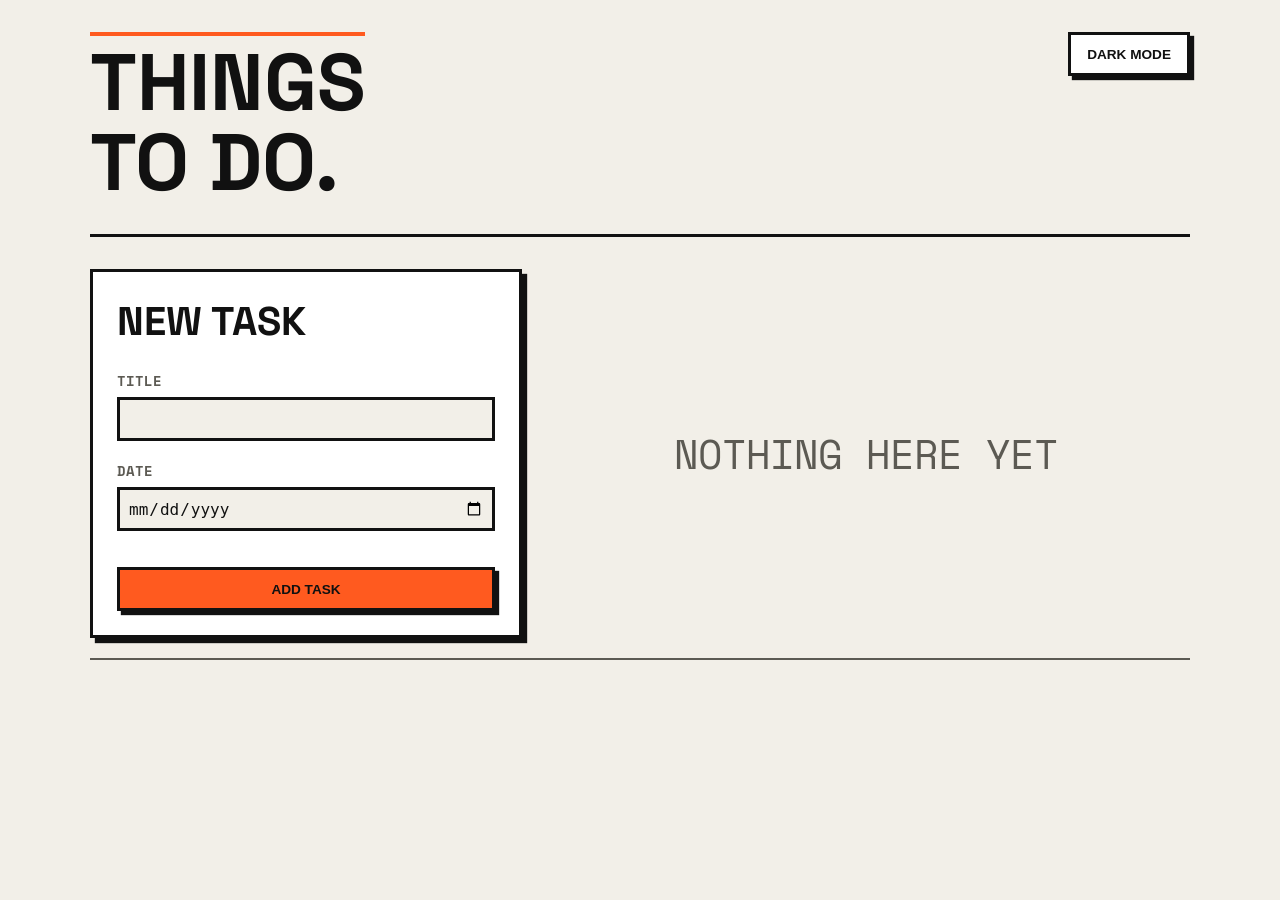
==== commit 4cd2593b: "Todo App" ====
--- a/index.html
+++ b/index.html
@@ -4,12 +4,18 @@
     <meta charset="UTF-8" />
     <meta name="viewport" content="width=device-width, initial-scale=1.0" />
     <title>To Do App</title>
+    <link rel="preconnect" href="https://fonts.googleapis.com" />
+    <link rel="preconnect" href="https://fonts.gstatic.com" crossorigin />
+    <link
+      href="https://fonts.googleapis.com/css2?family=Space+Grotesk:wght@300..700&family=Space+Mono:ital,wght@0,400;0,700;1,400;1,700&display=swap"
+      rel="stylesheet"
+    />
     <link rel="stylesheet" href="style.css" />
   </head>
   <body>
     <header>
       <div class="header-text">
-        <p>To do / 01</p>
+        <p></p>
         <h1>THINGS <br />TO DO.</h1>
       </div>
       <section class="button-section">
@@ -32,27 +38,37 @@
         </form>
       </section>
       <section class="list-section">
-        <h2>YOUR LIST</h2>
-        <div class="search-container">
-          <label class="search-label" for="search">SEARCH</label>
-          <input type="text" id="search" name="search" oninput="updateList()" />
+        <div id="empty-text">
+          <p>NOTHING HERE YET</p>
         </div>
-        <div class="filter-container">
-          <div class="filter-sort">
-            <label for="sort">SORT BY</label>
-            <select onchange="updateList()" name="sort" id="sort">
-              <option value="newest">Newest added</option>
-              <option value="oldest">Oldest added</option>
-            </select>
+        <div id="whole-list" class="hidden">
+          <h2>YOUR LIST</h2>
+          <div class="search-container">
+            <label class="search-label" for="search">SEARCH</label>
+            <input
+              type="text"
+              id="search"
+              name="search"
+              oninput="updateList()"
+            />
           </div>
+          <div class="filter-container">
+            <div class="filter-sort">
+              <label for="sort">SORT BY</label>
+              <select onchange="updateList()" name="sort" id="sort">
+                <option value="newest">Newest added</option>
+                <option value="oldest">Oldest added</option>
+              </select>
+            </div>
 
-          <div class="filter-btns">
-            <button class="btn active" data-filter="all">All</button>
-            <button class="btn" data-filter="pending">pending</button>
-            <button class="btn" data-filter="completed">completed</button>
+            <div class="filter-btns">
+              <button class="btn active" data-filter="all">All</button>
+              <button class="btn" data-filter="pending">pending</button>
+              <button class="btn" data-filter="completed">completed</button>
+            </div>
           </div>
+          <p class="task-count"></p>
         </div>
-        <p class="task-count">3 PENDING · 2 COMPLETED</p>
         <ul class="list-container">
           <li class="task">
             <div>
--- a/style.css
+++ b/style.css
@@ -21,6 +21,8 @@
   --success: #1e7a46;
   --danger: #c62828; /* Delete */
   --edit-shadow: #f2efe8;
+  --font-main: "Space Grotesk", system-ui, sans-serif;
+  --font-mono: "Space Mono", ui-monospace, monospace;
 }
 
 :root[data-theme="dark"] {
@@ -42,6 +44,7 @@
 body {
   background-color: var(--bg);
   color: var(--ink);
+  font-family: var(--font-main);
 }
 body,
 .container,
@@ -63,11 +66,13 @@
 }
 
 .header-text p {
-  font-size: 1rem;
-  color: var(--accent-text);
+  border-bottom: 4px var(--accent) inset;
+
+  margin-bottom: 0.375rem;
 }
 .header-text h1 {
   font-size: clamp(2.5rem, 1.21rem + 5vw, 5rem);
+  line-height: clamp(2.5rem, 1.21rem + 5vw, 5rem);
 }
 .container {
   max-width: 1100px;
@@ -76,6 +81,8 @@
   display: grid;
   grid-template-columns: minmax(0, 4fr) 6fr;
   gap: 20px;
+  padding-bottom: 20px;
+  border-bottom: 2px solid var(--muted);
 }
 @media (max-width: 800px) {
   .container {
@@ -96,6 +103,8 @@
   padding: 1.5rem;
   background-color: var(--surface);
   box-shadow: 0.3125rem 0.3125rem 1px var(--shadow-c);
+  height: 100%;
+  max-height: 387px;
 }
 #form h2 {
   font-size: clamp(0.75rem, 0.5rem + 5vw, 2.5rem);
@@ -105,7 +114,9 @@
   display: block;
   margin-bottom: 0.375rem;
   color: var(--muted);
-  font-size: 0.75rem;
+  font-size: 0.85rem;
+  font-family: var(--font-mono);
+  font-weight: 600;
 }
 input,
 select {
@@ -182,6 +193,20 @@
 .filter-btns .btn:active {
   background-color: var(--accent);
 }
+.hidden {
+  display: none;
+}
+
+#empty-text {
+  display: grid;
+  place-items: center;
+  color: var(--muted);
+  font-size: 2.5rem;
+  width: 100%;
+  height: 100%;
+  text-align: center;
+  font-family: var(--font-mono);
+}
 
 .list-section {
   width: 100%;
@@ -222,7 +247,9 @@
 .list-section .task-count {
   margin-bottom: 1rem;
   color: var(--muted);
-  font-size: 0.75rem;
+  font-size: 1rem;
+  text-transform: uppercase;
+  font-family: var(--font-mono);
 }
 .list-container {
   display: flex;
@@ -301,7 +328,7 @@
 .taskActions .editBtn:active {
   box-shadow: 0 0 0;
 }
-.taskActions .deleteBtn:hover {
+.taskActions .confirmBtn:hover {
   background-color: var(--danger);
   color: var(--accent-ink);
 }
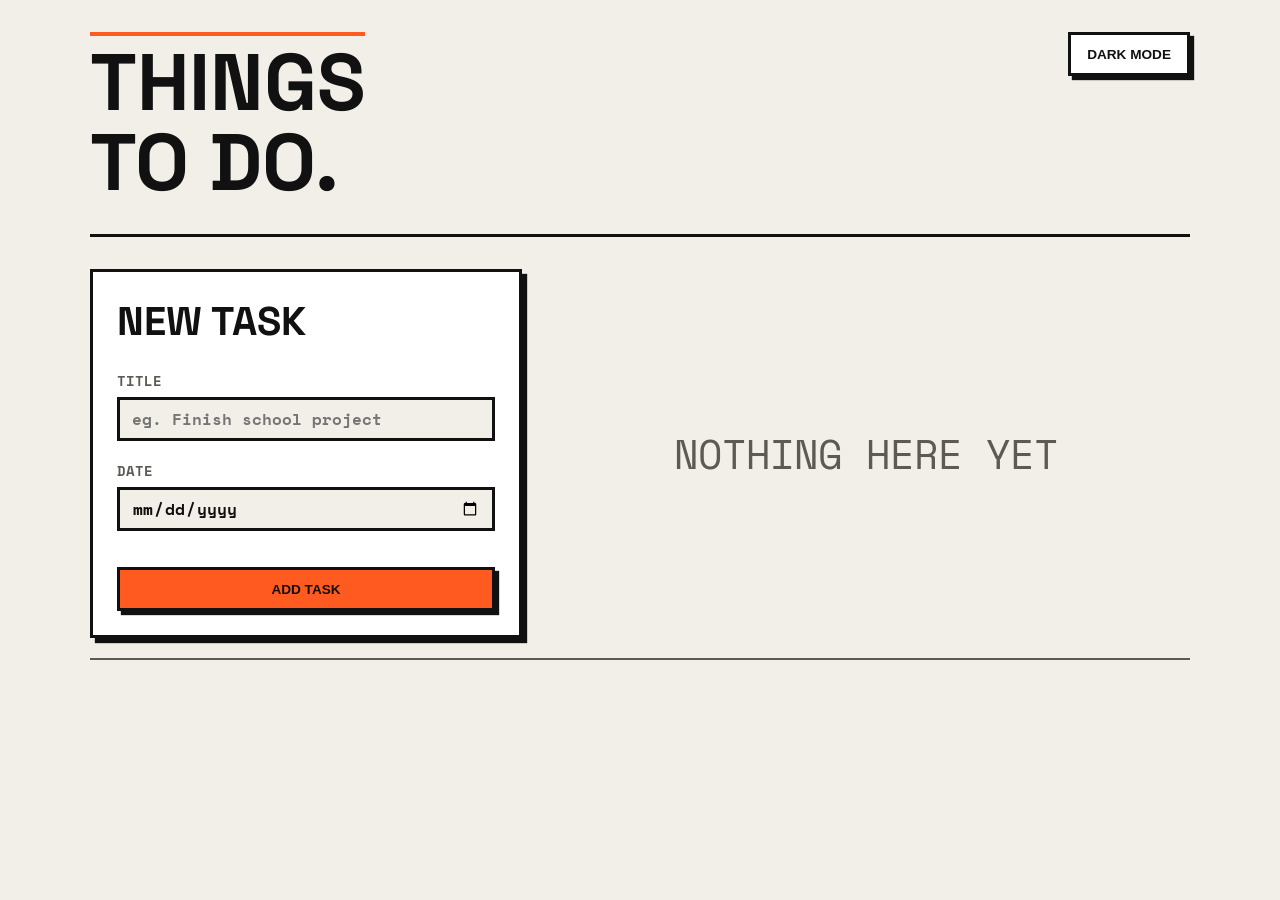
==== commit 0326a3ae: "Todo App" ====
--- a/index.html
+++ b/index.html
@@ -27,8 +27,16 @@
         <form id="form" action="">
           <h2>NEW TASK</h2>
           <div class="input-container">
-            <label class="form-label" for="title">TITLE</label>
-            <input type="text" name="title" id="title" class="form-input" />
+            <label class="form-label title-label" for="title"
+              >TITLE <span class="req" hidden>TITLE REQUIRED.</span></label
+            >
+            <input
+              type="text"
+              name="title"
+              id="title"
+              class="form-input"
+              placeholder="eg. Finish school project"
+            />
           </div>
           <div class="input-container">
             <label class="form-label" for="date">DATE</label>
--- a/style.css
+++ b/style.css
@@ -103,8 +103,8 @@
   padding: 1.5rem;
   background-color: var(--surface);
   box-shadow: 0.3125rem 0.3125rem 1px var(--shadow-c);
+  max-height: 392px;
   height: 100%;
-  max-height: 387px;
 }
 #form h2 {
   font-size: clamp(0.75rem, 0.5rem + 5vw, 2.5rem);
@@ -125,8 +125,15 @@
   border: 3px solid var(--border);
   height: 2.75rem;
   color: var(--ink);
+  font-size: 1rem;
+}
+select {
   padding: 0.5rem;
-  font-size: 1rem;
+}
+input {
+  padding: 0.75rem;
+  font-weight: 600;
+  font-family: var(--font-mono);
 }
 input:focus-visible {
   outline: 3px solid var(--accent);
@@ -136,11 +143,19 @@
   outline: 3px solid var(--accent);
   outline-offset: 3px;
 }
+
 .input-container {
   width: 100%;
   margin-bottom: 1.25rem;
 }
-
+.title-label {
+  display: flex;
+  justify-content: space-between;
+}
+.req {
+  color: var(--danger);
+  text-transform: uppercase;
+}
 .btn {
   font-size: 0.85rem;
   padding: 0.5rem 1rem;
@@ -368,3 +383,55 @@
     grid-column: 2 / -1;
   }
 }
+
+@keyframes fade-in {
+  from {
+    opacity: 0;
+    transform: scale(0.95);
+  }
+  to {
+    opacity: 1;
+    transform: scale(1);
+  }
+}
+.header-text,
+.button-section,
+.form-section,
+#empty-text,
+#whole-list h2,
+.search-container,
+.filter-sort,
+.filter-btns,
+.task-count,
+.list-container {
+  animation: fade-in 0.5s ease backwards;
+}
+
+.header-text {
+  animation-delay: 0s;
+}
+.button-section {
+  animation-delay: 0.1s;
+}
+.form-section {
+  animation-delay: 0.2s;
+}
+#empty-text,
+#whole-list h2 {
+  animation-delay: 0.35s;
+}
+.search-container {
+  animation-delay: 0.45s;
+}
+.filter-sort {
+  animation-delay: 0.55s;
+}
+.filter-btns {
+  animation-delay: 0.65s;
+}
+.task-count {
+  animation-delay: 0.75s;
+}
+.list-container {
+  animation-delay: 0.85s;
+}
